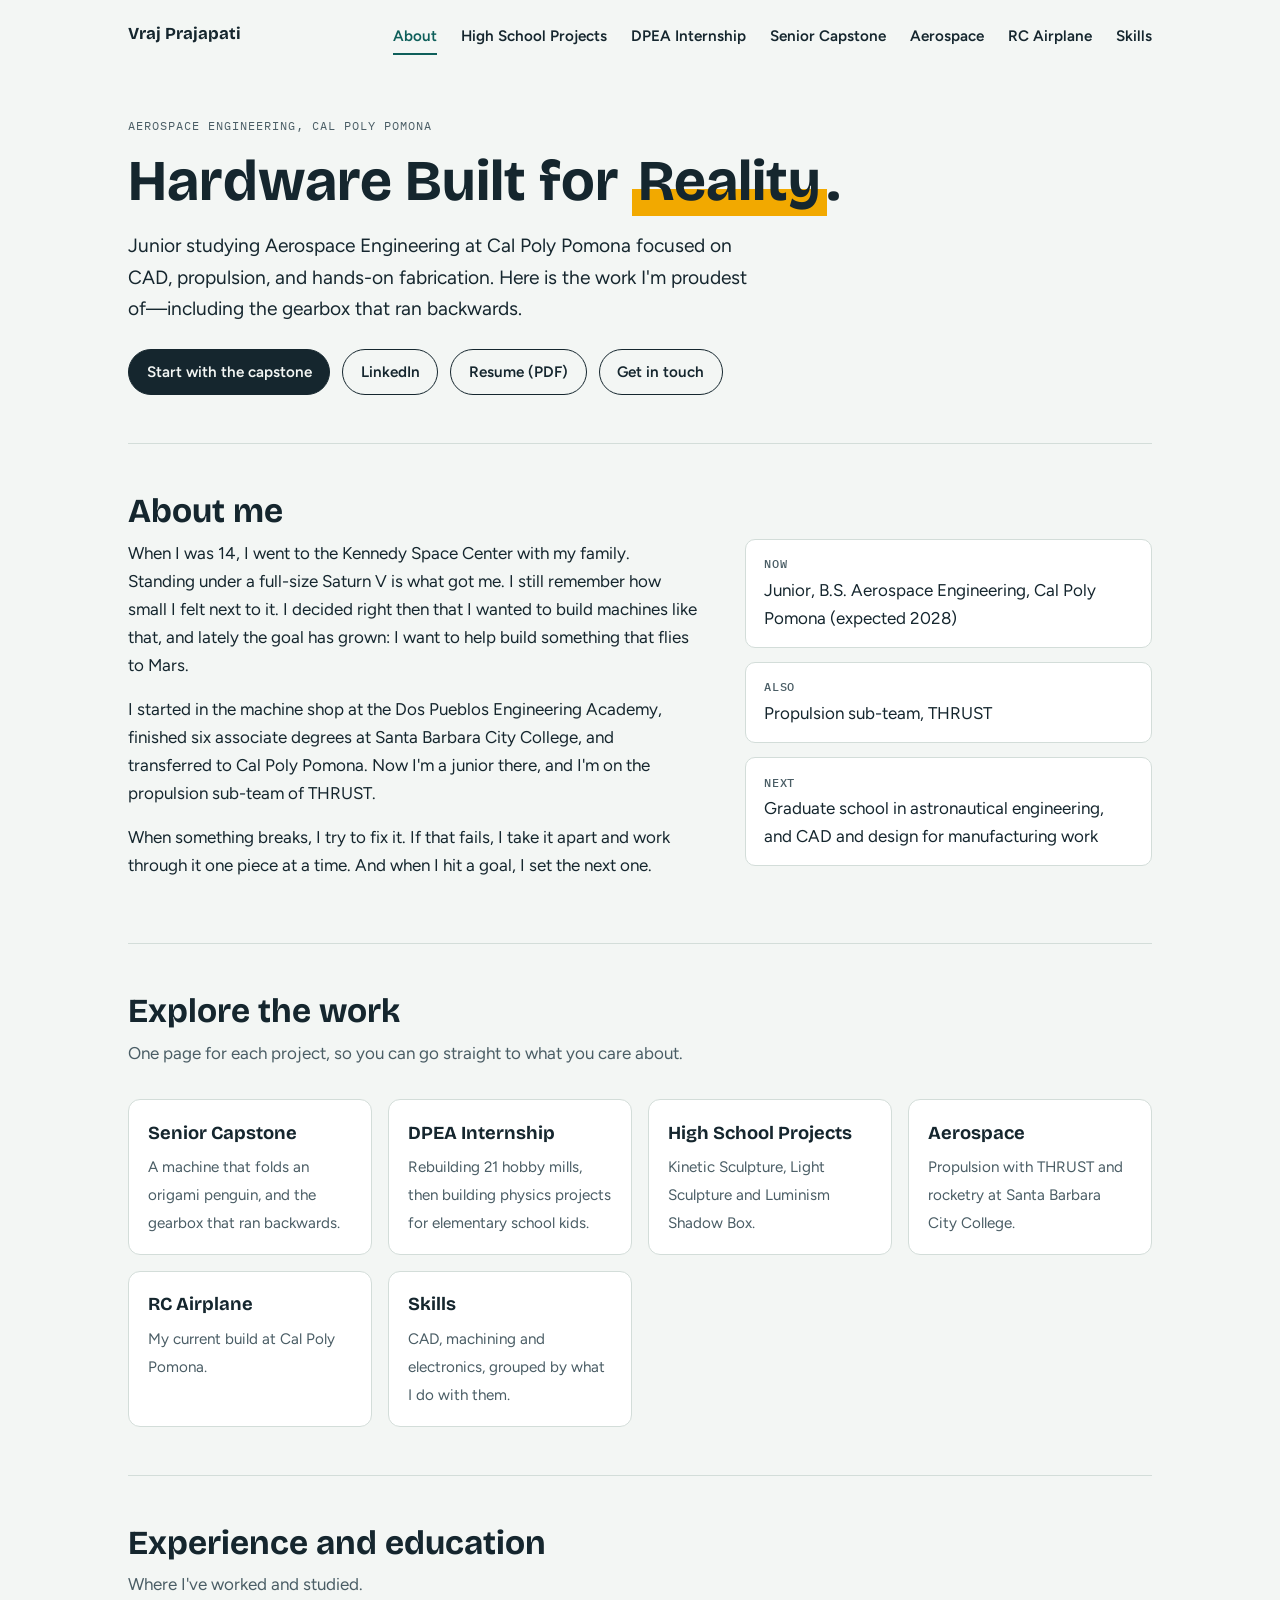
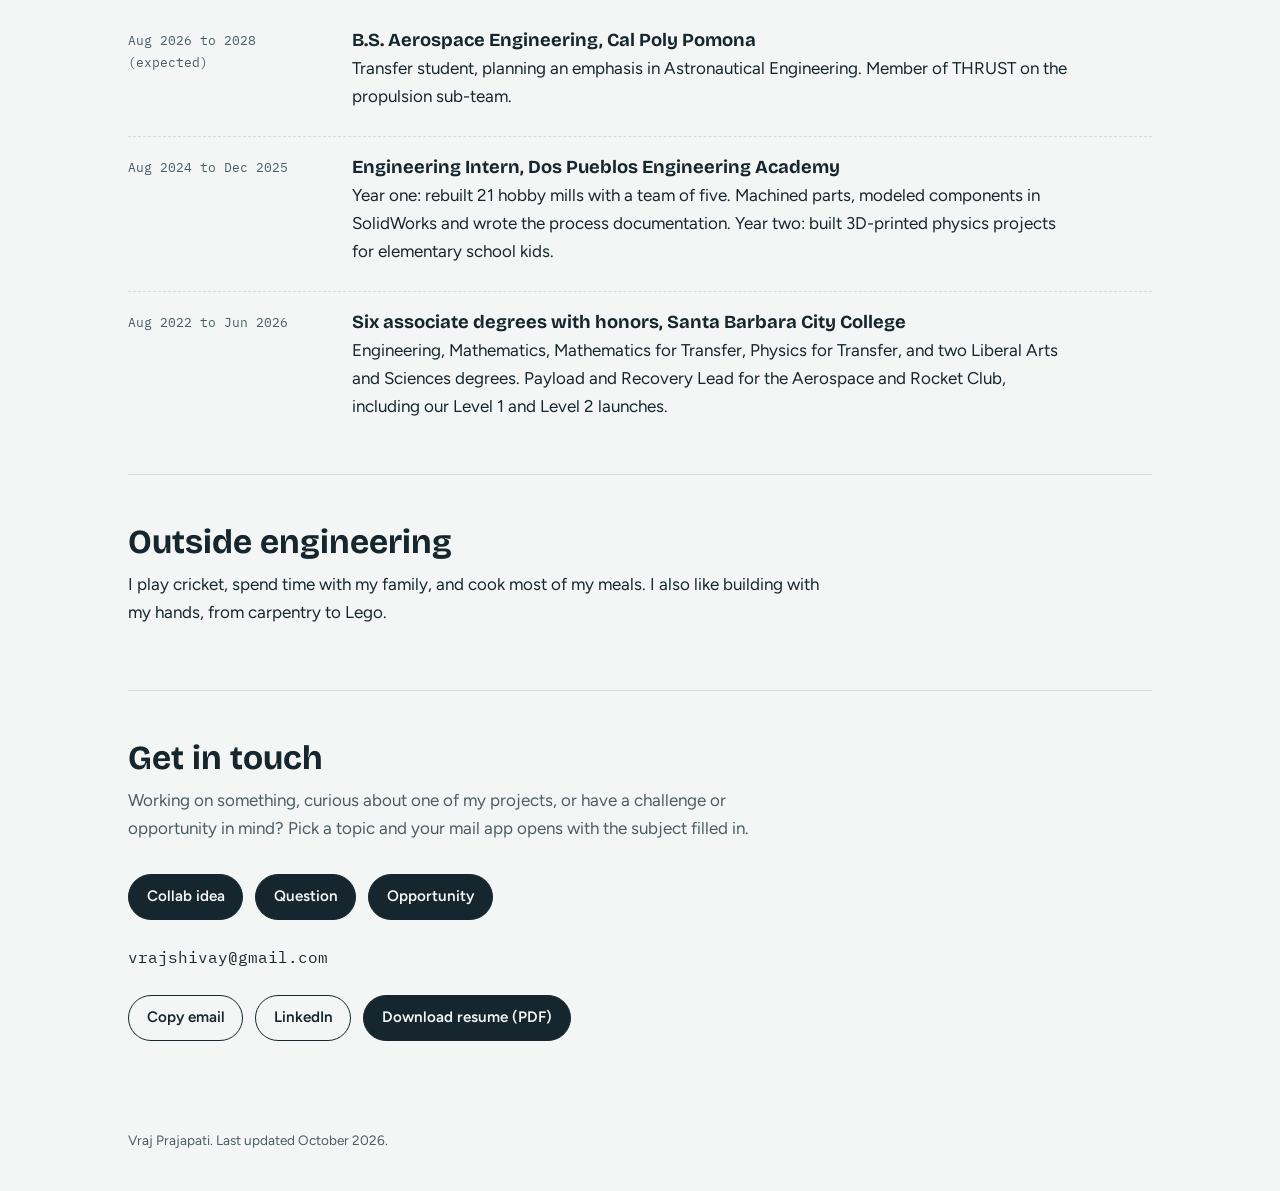
==== index.html @ 0551ebdc "Update index.html" ====
<!doctype html>
<html lang="en">
<head>
<meta charset="utf-8">
<meta name="viewport" content="width=device-width, initial-scale=1, viewport-fit=cover">
<title>Vraj Prajapati Portfolio</title>
<link rel="stylesheet" href="https://fonts.googleapis.com/css2?family=Bricolage+Grotesque:opsz,wght@12..96,600;12..96,700&family=Figtree:wght@400;500;600&family=IBM+Plex+Mono:wght@500&display=swap">
<link rel="stylesheet" href="styles.css">
</head>
<body>
<div class="wrap"><nav aria-label="Pages"><span class="name">Vraj Prajapati</span><a href="index.html" aria-current="page">About</a><a href="projects.html">High School Projects</a><a href="internship.html">DPEA Internship</a><a href="capstone.html">Senior Capstone</a><a href="aerospace.html">Aerospace</a><a href="rc.html">RC Airplane</a><a href="skills.html">Skills</a></nav>
<header class="hero">
  <p class="eyebrow">Aerospace Engineering, Cal Poly Pomona</p>
  <h1>Hardware Built for <mark>Reality</mark>.</h1>
  <p class="lede">Junior studying Aerospace Engineering at Cal Poly Pomona focused on CAD, propulsion, and hands-on fabrication. Here is the work I'm proudest of—including the gearbox that ran backwards.</p>
  <div class="links">
    <a class="btn fill" href="capstone.html">Start with the capstone</a>
    <a class="btn" href="https://www.linkedin.com/in/vrajprajapati101/" rel="noopener">LinkedIn</a>
    <a class="btn" href="Vraj_Prajapati_Resume.pdf" download>Resume (PDF)</a>
    <a class="btn" href="#contact">Get in touch</a>
  </div>
</header>

<section id="about">
  <h2>About me</h2>
  <div class="about-grid">
    <div>
      <p>When I was 14, I went to the Kennedy Space Center with my family. Standing under a full-size Saturn V is what got me. I still remember how small I felt next to it. I decided right then that I wanted to build machines like that, and lately the goal has grown: I want to help build something that flies to Mars.</p>
      <p>I started in the machine shop at the Dos Pueblos Engineering Academy, finished six associate degrees at Santa Barbara City College, and transferred to Cal Poly Pomona. Now I'm a junior there, and I'm on the propulsion sub-team of THRUST.</p>
      <p>When something breaks, I try to fix it. If that fails, I take it apart and work through it one piece at a time. And when I hit a goal, I set the next one.</p>
    </div>
    <div class="facts">
      <div class="fact"><b>Now</b>Junior, B.S. Aerospace Engineering, Cal Poly Pomona (expected 2028)</div>
      <div class="fact"><b>Also</b>Propulsion sub-team, THRUST</div>
      <div class="fact"><b>Next</b>Graduate school in astronautical engineering, and CAD and design for manufacturing work</div>
    </div>
  </div>
</section>

<section id="explore">
  <h2>Explore the work</h2>
  <p class="sub">One page for each project, so you can go straight to what you care about.</p>
  <div class="explore">
    <a href="capstone.html"><strong>Senior Capstone</strong><span>A machine that folds an origami penguin, and the gearbox that ran backwards.</span></a>
    <a href="internship.html"><strong>DPEA Internship</strong><span>Rebuilding 21 hobby mills, then building physics projects for elementary school kids.</span></a>
    <a href="projects.html"><strong>High School Projects</strong><span>Kinetic Sculpture, Light Sculpture and Luminism Shadow Box.</span></a>
    <a href="aerospace.html"><strong>Aerospace</strong><span>Propulsion with THRUST and rocketry at Santa Barbara City College.</span></a>
    <a href="rc.html"><strong>RC Airplane</strong><span>My current build at Cal Poly Pomona.</span></a>
    <a href="skills.html"><strong>Skills</strong><span>CAD, machining and electronics, grouped by what I do with them.</span></a>
  </div>
</section>

<section id="experience">
  <h2>Experience and education</h2>
  <p class="sub">Where I've worked and studied.</p>
  <div class="timeline">
    <div class="row"><div class="when">Aug 2026 to 2028 (expected)</div><div><h3>B.S. Aerospace Engineering, Cal Poly Pomona</h3><p>Transfer student, planning an emphasis in Astronautical Engineering. Member of THRUST on the propulsion sub-team.</p></div></div>
    <div class="row"><div class="when">Aug 2024 to Dec 2025</div><div><h3>Engineering Intern, Dos Pueblos Engineering Academy</h3><p>Year one: rebuilt 21 hobby mills with a team of five. Machined parts, modeled components in SolidWorks and wrote the process documentation. Year two: built 3D-printed physics projects for elementary school kids.</p></div></div>
    <div class="row"><div class="when">Aug 2022 to Jun 2026</div><div><h3>Six associate degrees with honors, Santa Barbara City College</h3><p>Engineering, Mathematics, Mathematics for Transfer, Physics for Transfer, and two Liberal Arts and Sciences degrees. Payload and Recovery Lead for the Aerospace and Rocket Club, including our Level 1 and Level 2 launches.</p></div></div>
  </div>
</section>

<section id="beyond">
  <h2>Outside engineering</h2>
  <p>I play cricket, spend time with my family, and cook most of my meals. I also like building with my hands, from carpentry to Lego.</p>
</section>

<section id="contact" class="contact">
  <h2>Get in touch</h2>
  <p class="sub">Working on something, curious about one of my projects, or have a challenge or opportunity in mind? Pick a topic and your mail app opens with the subject filled in.</p>
  <div class="topics">
    <a class="btn fill" href="mailto:vrajshivay@gmail.com?subject=Collab%20idea">Collab idea</a>
    <a class="btn fill" href="mailto:vrajshivay@gmail.com?subject=Question%20about%20your%20work">Question</a>
    <a class="btn fill" href="mailto:vrajshivay@gmail.com?subject=Opportunity">Opportunity</a>
  </div>
  <p class="addr" id="email">vrajshivay@gmail.com</p>
  <div class="links">
    <button class="btn" id="copy" type="button">Copy email</button>
    <a class="btn" href="https://www.linkedin.com/in/vrajprajapati101/" rel="noopener">LinkedIn</a>
    <a class="btn fill" href="Vraj_Prajapati_Resume.pdf" download>Download resume (PDF)</a>
  </div>
  <p id="copied" aria-live="polite" style="margin-top:0.75rem;color:var(--muted);"></p>
</section>
<footer>Vraj Prajapati. Last updated October 2026.</footer></div><script>
(function () {
  var btn = document.getElementById('copy');
  var out = document.getElementById('copied');
  if (!btn) return;
  var addr = 'vrajshivay@gmail.com';
  function pick() {
    var el = document.getElementById('email');
    var r = document.createRange(); r.selectNodeContents(el);
    var s = window.getSelection(); s.removeAllRanges(); s.addRange(r);
    out.textContent = 'Address selected. Copy it with your keyboard shortcut.';
  }
  btn.addEventListener('click', function () {
    try {
      navigator.clipboard.writeText(addr).then(function () {
        out.textContent = 'Email copied.';
      }, pick);
    } catch (e) { pick(); }
  });
})();
</script>
</body>
</html>
---- styles.css ----
/* Layout concept: a warm project-sheet portfolio. Every project opens with a small spec strip (where, when, role), then a plain story. */
:root {
  --bg: #F3F6F4;
  --surface: #FFFFFF;
  --ink: #15262E;
  --muted: #4A5D65;
  --line: #D3DDD9;
  --accent: #0E5F5A;
  --pop: #F2A900;
  --display: "Bricolage Grotesque", "Segoe UI", system-ui, sans-serif;
  --body: "Figtree", "Segoe UI", system-ui, sans-serif;
  --mono: "IBM Plex Mono", ui-monospace, Menlo, monospace;
}
@media (prefers-color-scheme: dark) {
  :root:not([data-theme="light"]) {
    --bg: #0F1B20; --surface: #16272D; --ink: #EAF1EE; --muted: #A5B7B4;
    --line: #2A4140; --accent: #5CC8BE; --pop: #F2B83A; color-scheme: dark;
  }
}
:root[data-theme="dark"] {
  --bg: #0F1B20; --surface: #16272D; --ink: #EAF1EE; --muted: #A5B7B4;
  --line: #2A4140; --accent: #5CC8BE; --pop: #F2B83A; color-scheme: dark;
}
* { box-sizing: border-box; }
html { scroll-behavior: smooth; }
body {
  margin: 0; background: var(--bg); color: var(--ink);
  font-family: var(--body); font-size: 17px; line-height: 1.65;
  padding-left: max(16px, env(safe-area-inset-left, 0px));
  padding-right: max(16px, env(safe-area-inset-right, 0px));
}
.wrap { max-width: 64rem; margin: 0 auto; }
a { color: var(--accent); text-underline-offset: 3px; }
a:focus-visible, summary:focus-visible, button:focus-visible { outline: 3px solid var(--pop); outline-offset: 3px; border-radius: 4px; }
h1, h2, h3 { font-family: var(--display); line-height: 1.15; text-wrap: balance; margin: 0; }
p { margin: 0 0 1rem; max-width: 65ch; }

nav { display: flex; flex-wrap: wrap; gap: 0.25rem 1.5rem; padding-block: 1.25rem; font-weight: 600; font-size: 0.95rem; }
nav a { color: var(--ink); text-decoration: none; padding: 0.25rem 0; border-bottom: 2px solid transparent; }
nav a:hover { border-bottom-color: var(--pop); }
nav .name { font-family: var(--display); font-weight: 700; margin-right: auto; font-size: 1.05rem; }

.hero { padding-block: 2.5rem 3rem; border-bottom: 1px solid var(--line); }
.eyebrow { font-family: var(--mono); font-size: 0.78rem; letter-spacing: 0.08em; text-transform: uppercase; color: var(--muted); margin-bottom: 0.75rem; }
.hero h1 { font-size: clamp(2.2rem, 6vw, 3.6rem); font-weight: 700; margin-bottom: 1rem; }
.hero h1 mark { background: linear-gradient(transparent 62%, var(--pop) 62%); color: inherit; padding: 0 0.1em; }
.lede { font-size: 1.2rem; max-width: 40rem; }
.links { display: flex; flex-wrap: wrap; gap: 0.75rem; margin-top: 1.5rem; }
.btn { display: inline-flex; align-items: center; gap: 0.5rem; padding: 0.6rem 1.1rem; border-radius: 999px; border: 1.5px solid var(--ink); color: var(--ink); background: transparent; font: inherit; font-weight: 600; font-size: 0.95rem; text-decoration: none; cursor: pointer; }
.btn.fill { background: var(--ink); color: var(--bg); }
.btn:hover { border-color: var(--accent); }
.btn[aria-disabled="true"] { opacity: 0.55; cursor: not-allowed; }
.btn[aria-disabled="true"]:hover { border-color: var(--ink); }

section { padding-block: 3rem; border-bottom: 1px solid var(--line); }
section > h2 { font-size: clamp(1.6rem, 4vw, 2.1rem); margin-bottom: 0.5rem; }
.sub { color: var(--muted); max-width: 42rem; margin-bottom: 2rem; }

.about-grid { display: grid; grid-template-columns: 1fr; gap: 1.5rem 3rem; }
@media (min-width: 52rem) { .about-grid { grid-template-columns: 1.4fr 1fr; } }
.facts { display: grid; gap: 0.9rem; align-content: start; }
.fact { background: var(--surface); border: 1px solid var(--line); border-radius: 10px; padding: 0.9rem 1.1rem; }
.fact b { display: block; font-family: var(--mono); font-size: 0.74rem; letter-spacing: 0.07em; text-transform: uppercase; color: var(--muted); font-weight: 500; margin-bottom: 0.15rem; }

.project { background: var(--surface); border: 1px solid var(--line); border-radius: 12px; padding: 1.4rem 1.5rem; margin-bottom: 1.5rem; min-width: 0; }
.project h3 { font-size: 1.45rem; margin-bottom: 0.25rem; }
.tagline { color: var(--muted); margin-bottom: 1rem; }
.spec { display: flex; flex-wrap: wrap; gap: 0.5rem 1.75rem; margin: 0 0 1.1rem; padding: 0.7rem 0; border-block: 1px dashed var(--line); }
.spec div { min-width: 0; }
.spec dt { font-family: var(--mono); font-size: 0.72rem; letter-spacing: 0.07em; text-transform: uppercase; color: var(--muted); }
.spec dd { margin: 0; font-weight: 600; font-size: 0.95rem; }
.pill { display: inline-block; font-family: var(--mono); font-size: 0.72rem; letter-spacing: 0.06em; text-transform: uppercase; padding: 0.15rem 0.6rem; border-radius: 999px; background: var(--pop); color: #15262E; margin-left: 0.5rem; vertical-align: middle; }
details { margin-top: 0.5rem; }
summary { cursor: pointer; font-weight: 600; color: var(--accent); }
details[open] summary { margin-bottom: 0.9rem; }
details h4 { font-family: var(--display); font-size: 1.05rem; margin: 1.2rem 0 0.35rem; }
.tools { display: flex; flex-wrap: wrap; gap: 0.4rem; list-style: none; padding: 0; margin: 1rem 0 0; }
.tools li { font-size: 0.82rem; padding: 0.15rem 0.65rem; border: 1px solid var(--line); border-radius: 999px; color: var(--muted); }
.note { color: var(--muted); font-style: italic; }

.small-grid { display: grid; grid-template-columns: repeat(auto-fit, minmax(16.5rem, 1fr)); gap: 1.25rem; }
.small-grid .project { margin: 0; }
.small-grid h3 { font-size: 1.2rem; }

.timeline { display: grid; gap: 1.25rem; }
.row { display: grid; grid-template-columns: 1fr; gap: 0.25rem 2rem; padding-bottom: 1.25rem; border-bottom: 1px dashed var(--line); }
.row:last-child { border-bottom: 0; padding-bottom: 0; }
@media (min-width: 46rem) { .row { grid-template-columns: 12rem 1fr; } }
.when { font-family: var(--mono); font-size: 0.82rem; color: var(--muted); }
.row h3 { font-size: 1.15rem; margin-bottom: 0.15rem; }
.row p { margin-bottom: 0.4rem; }

.skills { display: grid; grid-template-columns: repeat(auto-fit, minmax(15rem, 1fr)); gap: 1.25rem; }
.skills h3 { font-size: 1.05rem; margin-bottom: 0.5rem; }
.skills ul { list-style: none; padding: 0; margin: 0; }
.skills li { padding: 0.25rem 0; border-bottom: 1px solid var(--line); font-size: 0.95rem; }

.contact { border-bottom: 0; }
.topics { display: flex; flex-wrap: wrap; gap: 0.75rem; margin: 0 0 1.5rem; }
.addr { font-family: var(--mono); font-size: 1rem; user-select: all; overflow-wrap: anywhere; }
footer { padding-block: 1.5rem 2.5rem; color: var(--muted); font-size: 0.85rem; }
@media (prefers-reduced-motion: reduce) { html { scroll-behavior: auto; } }

nav a[aria-current="page"] { border-bottom-color: var(--accent); color: var(--accent); }
.page-head { padding-block: 2rem 1.5rem; border-bottom: 1px solid var(--line); }
.page-head h1 { font-size: clamp(2rem, 5vw, 3rem); font-weight: 700; margin-bottom: 0.75rem; }
.explore { display: grid; grid-template-columns: repeat(auto-fit, minmax(15rem, 1fr)); gap: 1rem; }
.explore a { display: block; background: var(--surface); border: 1px solid var(--line); border-radius: 12px; padding: 1.1rem 1.2rem; text-decoration: none; color: var(--ink); }
.explore a:hover { border-color: var(--accent); }
.explore strong { display: block; font-family: var(--display); font-size: 1.15rem; margin-bottom: 0.25rem; }
.explore span { color: var(--muted); font-size: 0.95rem; }
.phase { margin-bottom: 1.5rem; }
.phase h3 { font-size: 1.2rem; margin-bottom: 0.2rem; }
.phase .when { margin-bottom: 0.5rem; }
.proj-body h4 { font-family: var(--display); font-size: 1.05rem; margin: 1.3rem 0 0.3rem; }
.back { margin-top: 2rem; }

/* figures */
/* Every image shows in full (object-fit: contain on a neutral surface) rather than being cropped,
   and every photo/video is laid out in its own row under the text it illustrates rather than
   floated into the paragraph. Click any still image to open it full-size. */
.hero-fig { margin: 0 0 1.4rem; border-radius: 10px; overflow: hidden; border: 1px solid var(--line); background: var(--surface); }
.hero-fig img, .hero-fig video { display: block; width: 100%; height: auto; max-height: 26rem; object-fit: contain; background: var(--surface); }
.hero-fig img { cursor: zoom-in; }
.hero-fig figcaption { padding: 0.6rem 0.9rem; font-size: 0.85rem; color: var(--muted); background: var(--surface); }

.shot-row { display: flex; flex-wrap: wrap; gap: 0.9rem; margin: 0 0 1.5rem; }
.shot-row figure { margin: 0; flex: 1 1 14rem; max-width: 19rem; border: 1px solid var(--line); border-radius: 8px; overflow: hidden; background: var(--surface); display: flex; flex-direction: column; }
.shot-row img, .shot-row video { display: block; width: 100%; height: 11.5rem; object-fit: contain; background: var(--surface); }
.shot-row img { cursor: zoom-in; }
.shot-row figcaption { padding: 0.5rem 0.7rem; font-size: 0.8rem; color: var(--muted); background: var(--surface); border-top: 1px solid var(--line); margin-top: auto; }
.shot-row.wide figure { flex-basis: 100%; max-width: 100%; }
.shot-row.wide img, .shot-row.wide video { height: auto; max-height: 24rem; }

.gallery-head { font-family: var(--mono); font-size: 0.78rem; letter-spacing: 0.06em; text-transform: uppercase; color: var(--muted); margin: 1.6rem 0 0.7rem; }
.gallery { display: grid; grid-template-columns: repeat(auto-fill, minmax(10rem, 1fr)); gap: 0.6rem; }
.gallery figure { margin: 0; border: 1px solid var(--line); border-radius: 8px; overflow: hidden; background: var(--surface); }
.gallery img, .gallery video { display: block; width: 100%; height: 9rem; object-fit: contain; background: var(--surface); }
.gallery img { cursor: zoom-in; }
.gallery figcaption { padding: 0.4rem 0.55rem; font-size: 0.74rem; color: var(--muted); line-height: 1.3; }
.gallery .side figcaption { font-style: italic; }

.compare { display: grid; grid-template-columns: 1fr 1fr; gap: 1rem; margin: 1.2rem 0; }
.compare figure { margin: 0; border: 1px solid var(--line); border-radius: 8px; overflow: hidden; background: var(--surface); }
.compare img { display: block; width: 100%; height: 14rem; object-fit: contain; background: var(--surface); cursor: zoom-in; }
.compare figcaption { padding: 0.5rem 0.7rem; font-size: 0.8rem; color: var(--muted); background: var(--surface); }
.compare .placeholder { display: flex; align-items: center; justify-content: center; height: 14rem; background: var(--surface); color: var(--muted); font-family: var(--mono); font-size: 0.76rem; text-align: center; padding: 1rem; border: 1px dashed var(--line); box-sizing: border-box; }

@media (max-width: 30rem) { .shot-row figure { flex-basis: 100%; max-width: 100%; } .compare { grid-template-columns: 1fr; } }

/* lightbox */
.lightbox-overlay { position: fixed; inset: 0; background: rgba(8, 14, 14, 0.94); display: flex; align-items: center; justify-content: center; padding: 3rem 1.25rem; z-index: 999; cursor: zoom-out; }
.lightbox-overlay[hidden] { display: none; }
.lightbox-overlay img { max-width: 100%; max-height: 100%; object-fit: contain; border-radius: 6px; cursor: default; }
.lightbox-close { position: fixed; top: 1rem; right: 1.25rem; width: 2.5rem; height: 2.5rem; border-radius: 999px; border: none; background: rgba(255,255,255,0.12); color: #fff; font-size: 1.6rem; line-height: 1; cursor: pointer; z-index: 1000; }
.lightbox-close[hidden] { display: none; }
.lightbox-close:hover { background: rgba(255,255,255,0.22); }
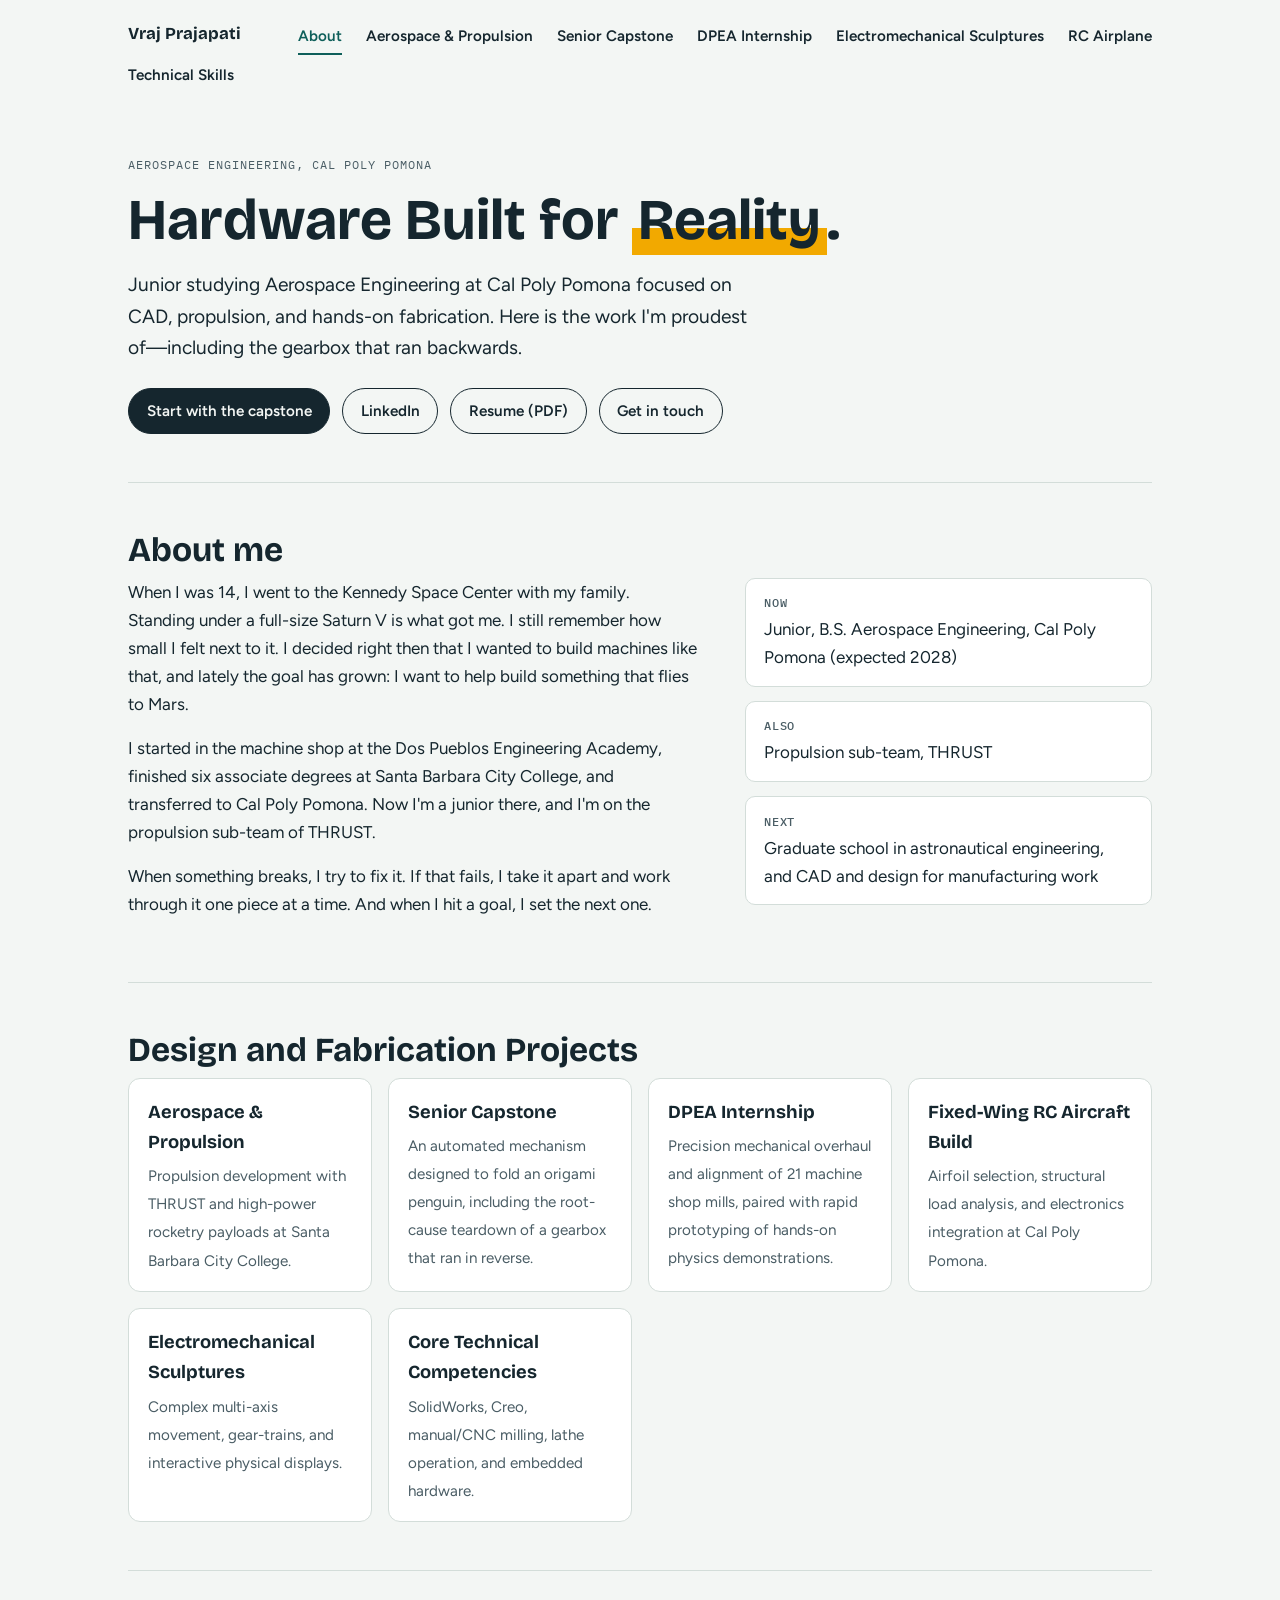
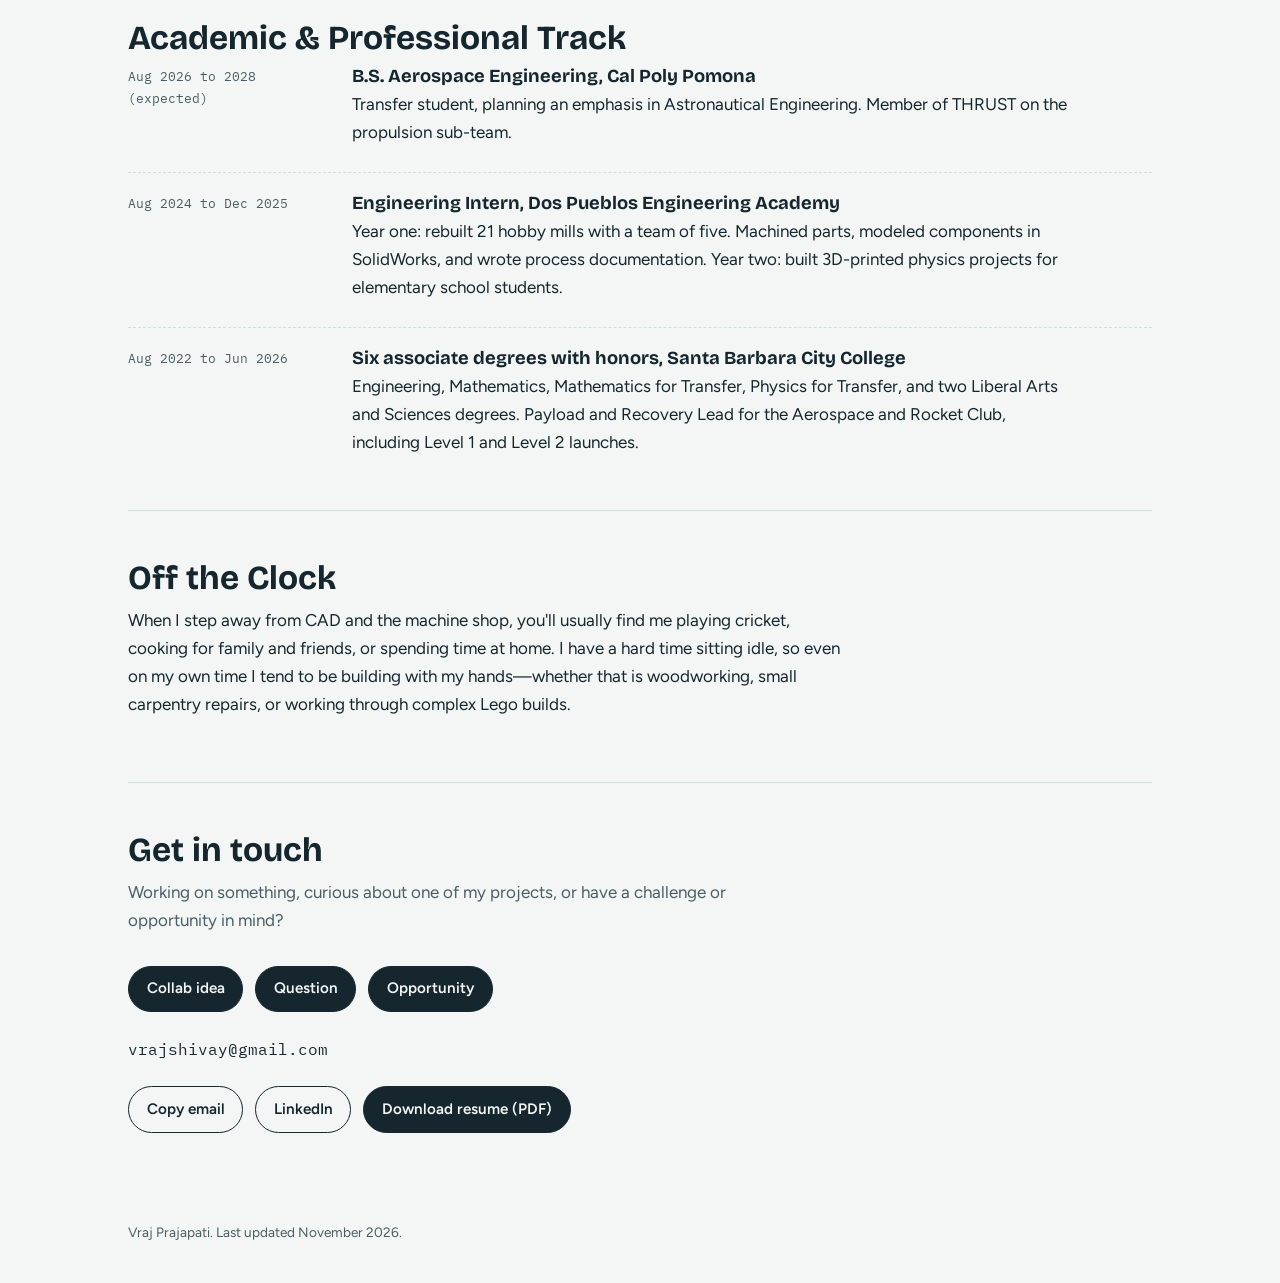
==== commit 699cc36a: "Add files via upload" ====
--- a/index.html
+++ b/index.html
@@ -8,7 +8,7 @@
 <link rel="stylesheet" href="styles.css">
 </head>
 <body>
-<div class="wrap"><nav aria-label="Pages"><span class="name">Vraj Prajapati</span><a href="index.html" aria-current="page">About</a><a href="projects.html">High School Projects</a><a href="internship.html">DPEA Internship</a><a href="capstone.html">Senior Capstone</a><a href="aerospace.html">Aerospace</a><a href="rc.html">RC Airplane</a><a href="skills.html">Skills</a></nav>
+<div class="wrap"><nav aria-label="Pages"><span class="name">Vraj Prajapati</span><a href="index.html" aria-current="page">About</a><a href="aerospace.html">Aerospace &amp; Propulsion</a><a href="capstone.html">Senior Capstone</a><a href="internship.html">DPEA Internship</a><a href="projects.html">Electromechanical Sculptures</a><a href="rc.html">RC Airplane</a><a href="skills.html">Technical Skills</a></nav>
 <header class="hero">
   <p class="eyebrow">Aerospace Engineering, Cal Poly Pomona</p>
   <h1>Hardware Built for <mark>Reality</mark>.</h1>
@@ -38,36 +38,34 @@
 </section>
 
 <section id="explore">
-  <h2>Explore the work</h2>
-  <p class="sub">One page for each project, so you can go straight to what you care about.</p>
+  <h2>Design and Fabrication Projects</h2>
   <div class="explore">
-    <a href="capstone.html"><strong>Senior Capstone</strong><span>A machine that folds an origami penguin, and the gearbox that ran backwards.</span></a>
-    <a href="internship.html"><strong>DPEA Internship</strong><span>Rebuilding 21 hobby mills, then building physics projects for elementary school kids.</span></a>
-    <a href="projects.html"><strong>High School Projects</strong><span>Kinetic Sculpture, Light Sculpture and Luminism Shadow Box.</span></a>
-    <a href="aerospace.html"><strong>Aerospace</strong><span>Propulsion with THRUST and rocketry at Santa Barbara City College.</span></a>
-    <a href="rc.html"><strong>RC Airplane</strong><span>My current build at Cal Poly Pomona.</span></a>
-    <a href="skills.html"><strong>Skills</strong><span>CAD, machining and electronics, grouped by what I do with them.</span></a>
+    <a href="aerospace.html"><strong>Aerospace &amp; Propulsion</strong><span>Propulsion development with THRUST and high-power rocketry payloads at Santa Barbara City College.</span></a>
+    <a href="capstone.html"><strong>Senior Capstone</strong><span>An automated mechanism designed to fold an origami penguin, including the root-cause teardown of a gearbox that ran in reverse.</span></a>
+    <a href="internship.html"><strong>DPEA Internship</strong><span>Precision mechanical overhaul and alignment of 21 machine shop mills, paired with rapid prototyping of hands-on physics demonstrations.</span></a>
+    <a href="rc.html"><strong>Fixed-Wing RC Aircraft Build</strong><span>Airfoil selection, structural load analysis, and electronics integration at Cal Poly Pomona.</span></a>
+    <a href="projects.html"><strong>Electromechanical Sculptures</strong><span>Complex multi-axis movement, gear-trains, and interactive physical displays.</span></a>
+    <a href="skills.html"><strong>Core Technical Competencies</strong><span>SolidWorks, Creo, manual/CNC milling, lathe operation, and embedded hardware.</span></a>
   </div>
 </section>
 
 <section id="experience">
-  <h2>Experience and education</h2>
-  <p class="sub">Where I've worked and studied.</p>
+  <h2>Academic &amp; Professional Track</h2>
   <div class="timeline">
     <div class="row"><div class="when">Aug 2026 to 2028 (expected)</div><div><h3>B.S. Aerospace Engineering, Cal Poly Pomona</h3><p>Transfer student, planning an emphasis in Astronautical Engineering. Member of THRUST on the propulsion sub-team.</p></div></div>
-    <div class="row"><div class="when">Aug 2024 to Dec 2025</div><div><h3>Engineering Intern, Dos Pueblos Engineering Academy</h3><p>Year one: rebuilt 21 hobby mills with a team of five. Machined parts, modeled components in SolidWorks and wrote the process documentation. Year two: built 3D-printed physics projects for elementary school kids.</p></div></div>
-    <div class="row"><div class="when">Aug 2022 to Jun 2026</div><div><h3>Six associate degrees with honors, Santa Barbara City College</h3><p>Engineering, Mathematics, Mathematics for Transfer, Physics for Transfer, and two Liberal Arts and Sciences degrees. Payload and Recovery Lead for the Aerospace and Rocket Club, including our Level 1 and Level 2 launches.</p></div></div>
+    <div class="row"><div class="when">Aug 2024 to Dec 2025</div><div><h3>Engineering Intern, Dos Pueblos Engineering Academy</h3><p>Year one: rebuilt 21 hobby mills with a team of five. Machined parts, modeled components in SolidWorks, and wrote process documentation. Year two: built 3D-printed physics projects for elementary school students.</p></div></div>
+    <div class="row"><div class="when">Aug 2022 to Jun 2026</div><div><h3>Six associate degrees with honors, Santa Barbara City College</h3><p>Engineering, Mathematics, Mathematics for Transfer, Physics for Transfer, and two Liberal Arts and Sciences degrees. Payload and Recovery Lead for the Aerospace and Rocket Club, including Level 1 and Level 2 launches.</p></div></div>
   </div>
 </section>
 
 <section id="beyond">
-  <h2>Outside engineering</h2>
-  <p>I play cricket, spend time with my family, and cook most of my meals. I also like building with my hands, from carpentry to Lego.</p>
+  <h2>Off the Clock</h2>
+  <p>When I step away from CAD and the machine shop, you'll usually find me playing cricket, cooking for family and friends, or spending time at home. I have a hard time sitting idle, so even on my own time I tend to be building with my hands&mdash;whether that is woodworking, small carpentry repairs, or working through complex Lego builds.</p>
 </section>
 
 <section id="contact" class="contact">
   <h2>Get in touch</h2>
-  <p class="sub">Working on something, curious about one of my projects, or have a challenge or opportunity in mind? Pick a topic and your mail app opens with the subject filled in.</p>
+  <p class="sub">Working on something, curious about one of my projects, or have a challenge or opportunity in mind?</p>
   <div class="topics">
     <a class="btn fill" href="mailto:vrajshivay@gmail.com?subject=Collab%20idea">Collab idea</a>
     <a class="btn fill" href="mailto:vrajshivay@gmail.com?subject=Question%20about%20your%20work">Question</a>
@@ -81,7 +79,7 @@
   </div>
   <p id="copied" aria-live="polite" style="margin-top:0.75rem;color:var(--muted);"></p>
 </section>
-<footer>Vraj Prajapati. Last updated October 2026.</footer></div><script>
+<footer>Vraj Prajapati. Last updated November 2026.</footer></div><script>
 (function () {
   var btn = document.getElementById('copy');
   var out = document.getElementById('copied');
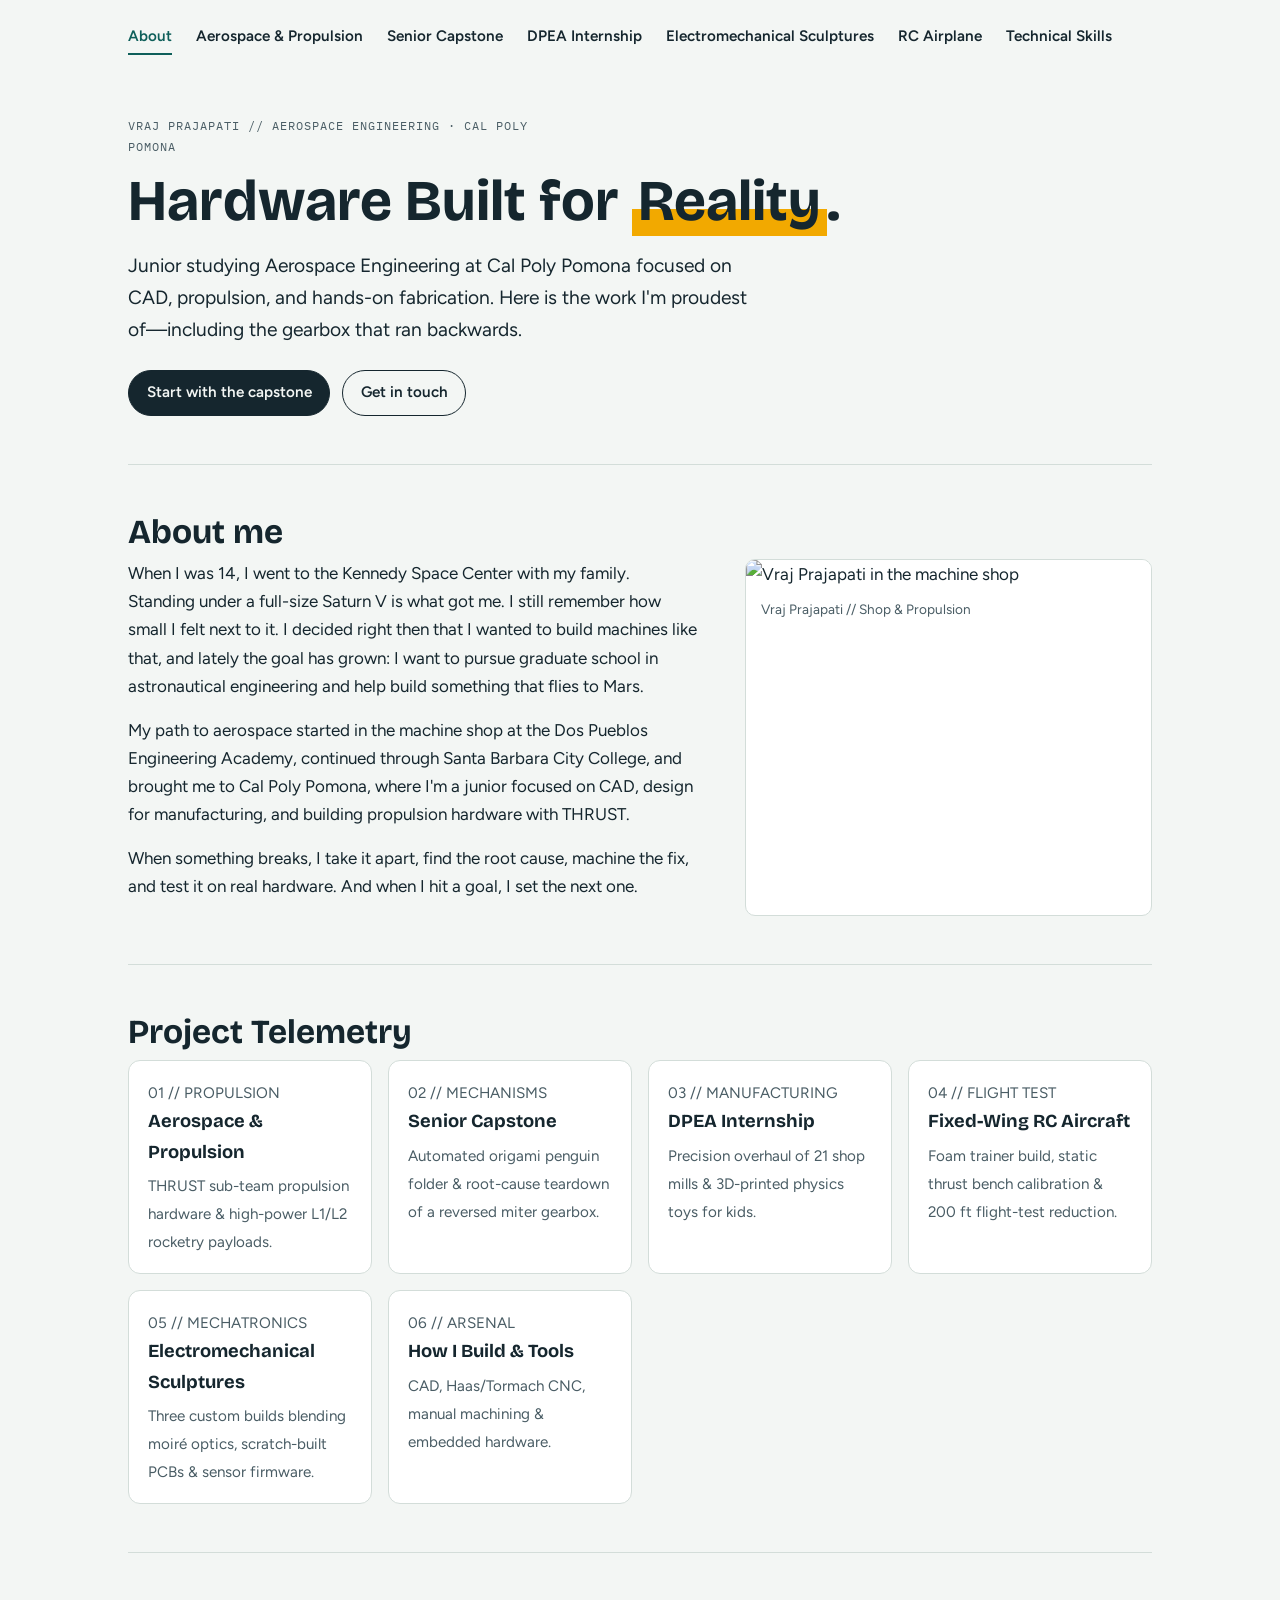
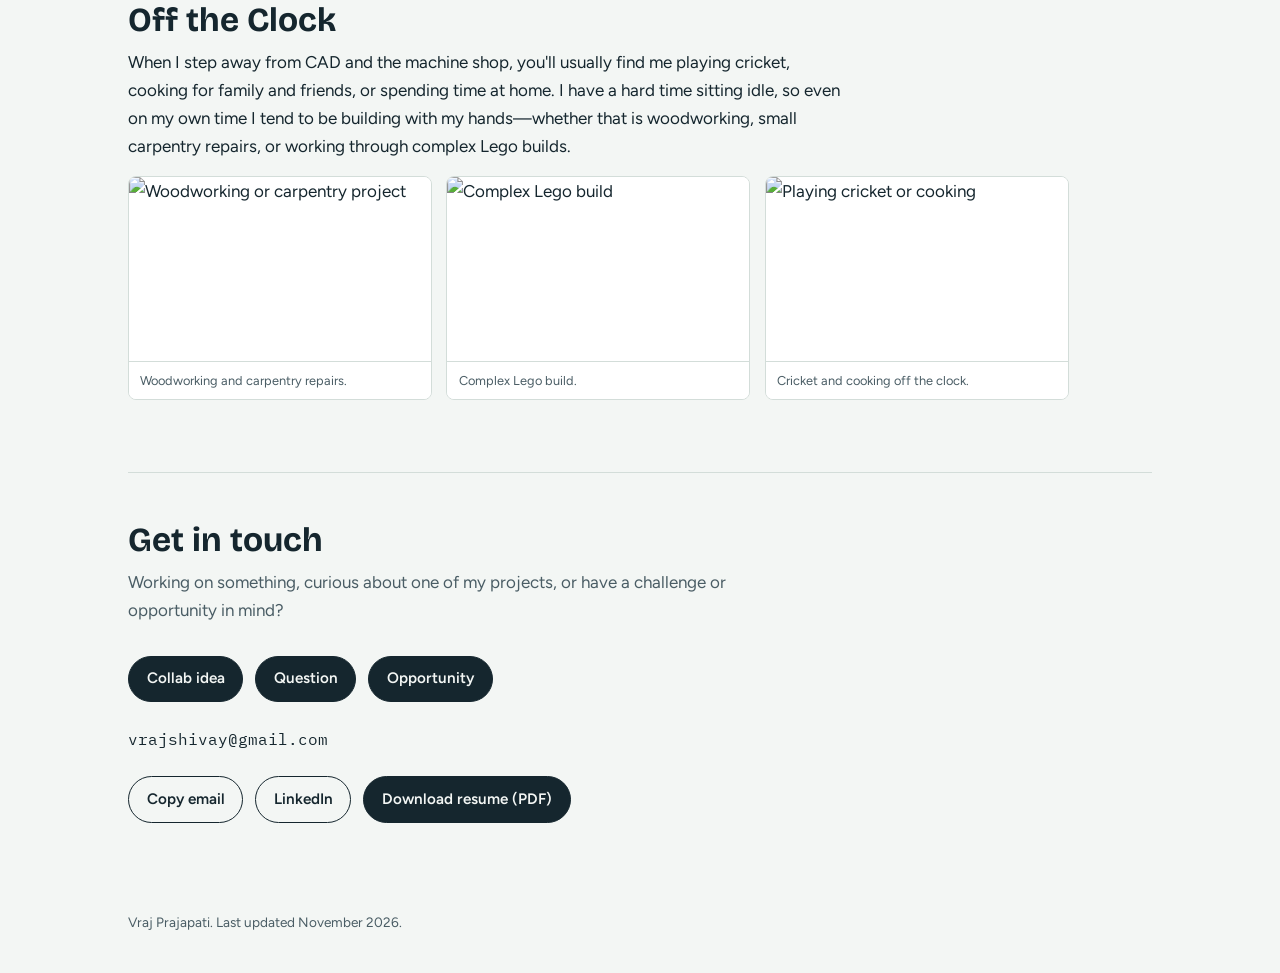
==== commit ff97267c: "Add files via upload" ====
--- a/index.html
+++ b/index.html
@@ -8,15 +8,13 @@
 <link rel="stylesheet" href="styles.css">
 </head>
 <body>
-<div class="wrap"><nav aria-label="Pages"><span class="name">Vraj Prajapati</span><a href="index.html" aria-current="page">About</a><a href="aerospace.html">Aerospace &amp; Propulsion</a><a href="capstone.html">Senior Capstone</a><a href="internship.html">DPEA Internship</a><a href="projects.html">Electromechanical Sculptures</a><a href="rc.html">RC Airplane</a><a href="skills.html">Technical Skills</a></nav>
+<div class="wrap"><nav aria-label="Pages"><a href="index.html" aria-current="page">About</a><a href="aerospace.html">Aerospace &amp; Propulsion</a><a href="capstone.html">Senior Capstone</a><a href="internship.html">DPEA Internship</a><a href="projects.html">Electromechanical Sculptures</a><a href="rc.html">RC Airplane</a><a href="skills.html">Technical Skills</a></nav>
 <header class="hero">
-  <p class="eyebrow">Aerospace Engineering, Cal Poly Pomona</p>
+  <p class="eyebrow">VRAJ PRAJAPATI // AEROSPACE ENGINEERING &middot; CAL POLY POMONA</p>
   <h1>Hardware Built for <mark>Reality</mark>.</h1>
-  <p class="lede">Junior studying Aerospace Engineering at Cal Poly Pomona focused on CAD, propulsion, and hands-on fabrication. Here is the work I'm proudest of—including the gearbox that ran backwards.</p>
+  <p class="lede">Junior studying Aerospace Engineering at Cal Poly Pomona focused on CAD, propulsion, and hands-on fabrication. Here is the work I'm proudest of&mdash;including the gearbox that ran backwards.</p>
   <div class="links">
     <a class="btn fill" href="capstone.html">Start with the capstone</a>
-    <a class="btn" href="https://www.linkedin.com/in/vrajprajapati101/" rel="noopener">LinkedIn</a>
-    <a class="btn" href="Vraj_Prajapati_Resume.pdf" download>Resume (PDF)</a>
     <a class="btn" href="#contact">Get in touch</a>
   </div>
 </header>
@@ -25,42 +23,46 @@
   <h2>About me</h2>
   <div class="about-grid">
     <div>
-      <p>When I was 14, I went to the Kennedy Space Center with my family. Standing under a full-size Saturn V is what got me. I still remember how small I felt next to it. I decided right then that I wanted to build machines like that, and lately the goal has grown: I want to help build something that flies to Mars.</p>
-      <p>I started in the machine shop at the Dos Pueblos Engineering Academy, finished six associate degrees at Santa Barbara City College, and transferred to Cal Poly Pomona. Now I'm a junior there, and I'm on the propulsion sub-team of THRUST.</p>
-      <p>When something breaks, I try to fix it. If that fails, I take it apart and work through it one piece at a time. And when I hit a goal, I set the next one.</p>
+      <p>When I was 14, I went to the Kennedy Space Center with my family. Standing under a full-size Saturn V is what got me. I still remember how small I felt next to it. I decided right then that I wanted to build machines like that, and lately the goal has grown: I want to pursue graduate school in astronautical engineering and help build something that flies to Mars.</p>
+      <p>My path to aerospace started in the machine shop at the Dos Pueblos Engineering Academy, continued through Santa Barbara City College, and brought me to Cal Poly Pomona, where I'm a junior focused on CAD, design for manufacturing, and building propulsion hardware with THRUST.</p>
+      <p>When something breaks, I take it apart, find the root cause, machine the fix, and test it on real hardware. And when I hit a goal, I set the next one.</p>
     </div>
-    <div class="facts">
-      <div class="fact"><b>Now</b>Junior, B.S. Aerospace Engineering, Cal Poly Pomona (expected 2028)</div>
-      <div class="fact"><b>Also</b>Propulsion sub-team, THRUST</div>
-      <div class="fact"><b>Next</b>Graduate school in astronautical engineering, and CAD and design for manufacturing work</div>
-    </div>
+    <figure class="hero-fig" style="margin:0;">
+      <img src="images/about-portrait.jpg" alt="Vraj Prajapati in the machine shop" loading="lazy">
+      <figcaption>Vraj Prajapati // Shop &amp; Propulsion</figcaption>
+    </figure>
   </div>
 </section>
 
 <section id="explore">
-  <h2>Design and Fabrication Projects</h2>
+  <h2>Project Telemetry</h2>
   <div class="explore">
-    <a href="aerospace.html"><strong>Aerospace &amp; Propulsion</strong><span>Propulsion development with THRUST and high-power rocketry payloads at Santa Barbara City College.</span></a>
-    <a href="capstone.html"><strong>Senior Capstone</strong><span>An automated mechanism designed to fold an origami penguin, including the root-cause teardown of a gearbox that ran in reverse.</span></a>
-    <a href="internship.html"><strong>DPEA Internship</strong><span>Precision mechanical overhaul and alignment of 21 machine shop mills, paired with rapid prototyping of hands-on physics demonstrations.</span></a>
-    <a href="rc.html"><strong>Fixed-Wing RC Aircraft Build</strong><span>Airfoil selection, structural load analysis, and electronics integration at Cal Poly Pomona.</span></a>
-    <a href="projects.html"><strong>Electromechanical Sculptures</strong><span>Complex multi-axis movement, gear-trains, and interactive physical displays.</span></a>
-    <a href="skills.html"><strong>Core Technical Competencies</strong><span>SolidWorks, Creo, manual/CNC milling, lathe operation, and embedded hardware.</span></a>
-  </div>
-</section>
-
-<section id="experience">
-  <h2>Academic &amp; Professional Track</h2>
-  <div class="timeline">
-    <div class="row"><div class="when">Aug 2026 to 2028 (expected)</div><div><h3>B.S. Aerospace Engineering, Cal Poly Pomona</h3><p>Transfer student, planning an emphasis in Astronautical Engineering. Member of THRUST on the propulsion sub-team.</p></div></div>
-    <div class="row"><div class="when">Aug 2024 to Dec 2025</div><div><h3>Engineering Intern, Dos Pueblos Engineering Academy</h3><p>Year one: rebuilt 21 hobby mills with a team of five. Machined parts, modeled components in SolidWorks, and wrote process documentation. Year two: built 3D-printed physics projects for elementary school students.</p></div></div>
-    <div class="row"><div class="when">Aug 2022 to Jun 2026</div><div><h3>Six associate degrees with honors, Santa Barbara City College</h3><p>Engineering, Mathematics, Mathematics for Transfer, Physics for Transfer, and two Liberal Arts and Sciences degrees. Payload and Recovery Lead for the Aerospace and Rocket Club, including Level 1 and Level 2 launches.</p></div></div>
+    <a href="aerospace.html"><span class="card-tag">01 // PROPULSION</span><strong>Aerospace &amp; Propulsion</strong><span>THRUST sub-team propulsion hardware &amp; high-power L1/L2 rocketry payloads.</span></a>
+    <a href="capstone.html"><span class="card-tag">02 // MECHANISMS</span><strong>Senior Capstone</strong><span>Automated origami penguin folder &amp; root-cause teardown of a reversed miter gearbox.</span></a>
+    <a href="internship.html"><span class="card-tag">03 // MANUFACTURING</span><strong>DPEA Internship</strong><span>Precision overhaul of 21 shop mills &amp; 3D-printed physics toys for kids.</span></a>
+    <a href="rc.html"><span class="card-tag">04 // FLIGHT TEST</span><strong>Fixed-Wing RC Aircraft</strong><span>Foam trainer build, static thrust bench calibration &amp; 200 ft flight-test reduction.</span></a>
+    <a href="projects.html"><span class="card-tag">05 // MECHATRONICS</span><strong>Electromechanical Sculptures</strong><span>Three custom builds blending moir&eacute; optics, scratch-built PCBs &amp; sensor firmware.</span></a>
+    <a href="skills.html"><span class="card-tag">06 // ARSENAL</span><strong>How I Build &amp; Tools</strong><span>CAD, Haas/Tormach CNC, manual machining &amp; embedded hardware.</span></a>
   </div>
 </section>
 
 <section id="beyond">
   <h2>Off the Clock</h2>
   <p>When I step away from CAD and the machine shop, you'll usually find me playing cricket, cooking for family and friends, or spending time at home. I have a hard time sitting idle, so even on my own time I tend to be building with my hands&mdash;whether that is woodworking, small carpentry repairs, or working through complex Lego builds.</p>
+  <div class="shot-row">
+    <figure>
+      <img src="images/hobby-woodworking.jpg" alt="Woodworking or carpentry project" loading="lazy">
+      <figcaption>Woodworking and carpentry repairs.</figcaption>
+    </figure>
+    <figure>
+      <img src="images/hobby-lego.jpg" alt="Complex Lego build" loading="lazy">
+      <figcaption>Complex Lego build.</figcaption>
+    </figure>
+    <figure>
+      <img src="images/hobby-cricket-cooking.jpg" alt="Playing cricket or cooking" loading="lazy">
+      <figcaption>Cricket and cooking off the clock.</figcaption>
+    </figure>
+  </div>
 </section>
 
 <section id="contact" class="contact">
@@ -101,4 +103,4 @@
 })();
 </script>
 </body>
-</html>
+</html>
--- a/styles.css
+++ b/styles.css
@@ -146,7 +146,14 @@
 .compare figcaption { padding: 0.5rem 0.7rem; font-size: 0.8rem; color: var(--muted); background: var(--surface); }
 .compare .placeholder { display: flex; align-items: center; justify-content: center; height: 14rem; background: var(--surface); color: var(--muted); font-family: var(--mono); font-size: 0.76rem; text-align: center; padding: 1rem; border: 1px dashed var(--line); box-sizing: border-box; }
 
-@media (max-width: 30rem) { .shot-row figure { flex-basis: 100%; max-width: 100%; } .compare { grid-template-columns: 1fr; } }
+.data-table { width: 100%; border-collapse: collapse; margin: 0 0 1.5rem; font-size: 0.88rem; }
+.data-table caption { text-align: left; font-family: var(--mono); font-size: 0.72rem; letter-spacing: 0.06em; text-transform: uppercase; color: var(--muted); margin-bottom: 0.5rem; }
+.data-table th, .data-table td { padding: 0.45rem 0.8rem; border-bottom: 1px solid var(--line); text-align: left; }
+.data-table th { font-family: var(--mono); font-size: 0.72rem; letter-spacing: 0.05em; text-transform: uppercase; color: var(--muted); font-weight: 500; }
+.data-table td:not(:first-child), .data-table th:not(:first-child) { text-align: right; font-variant-numeric: tabular-nums; }
+.data-table tbody tr:last-child td { border-bottom: none; }
+
+@media (max-width: 30rem) { .shot-row figure { flex-basis: 100%; max-width: 100%; } .compare { grid-template-columns: 1fr; } .data-table { font-size: 0.8rem; } .data-table th, .data-table td { padding: 0.4rem 0.5rem; } }
 
 /* lightbox */
 .lightbox-overlay { position: fixed; inset: 0; background: rgba(8, 14, 14, 0.94); display: flex; align-items: center; justify-content: center; padding: 3rem 1.25rem; z-index: 999; cursor: zoom-out; }
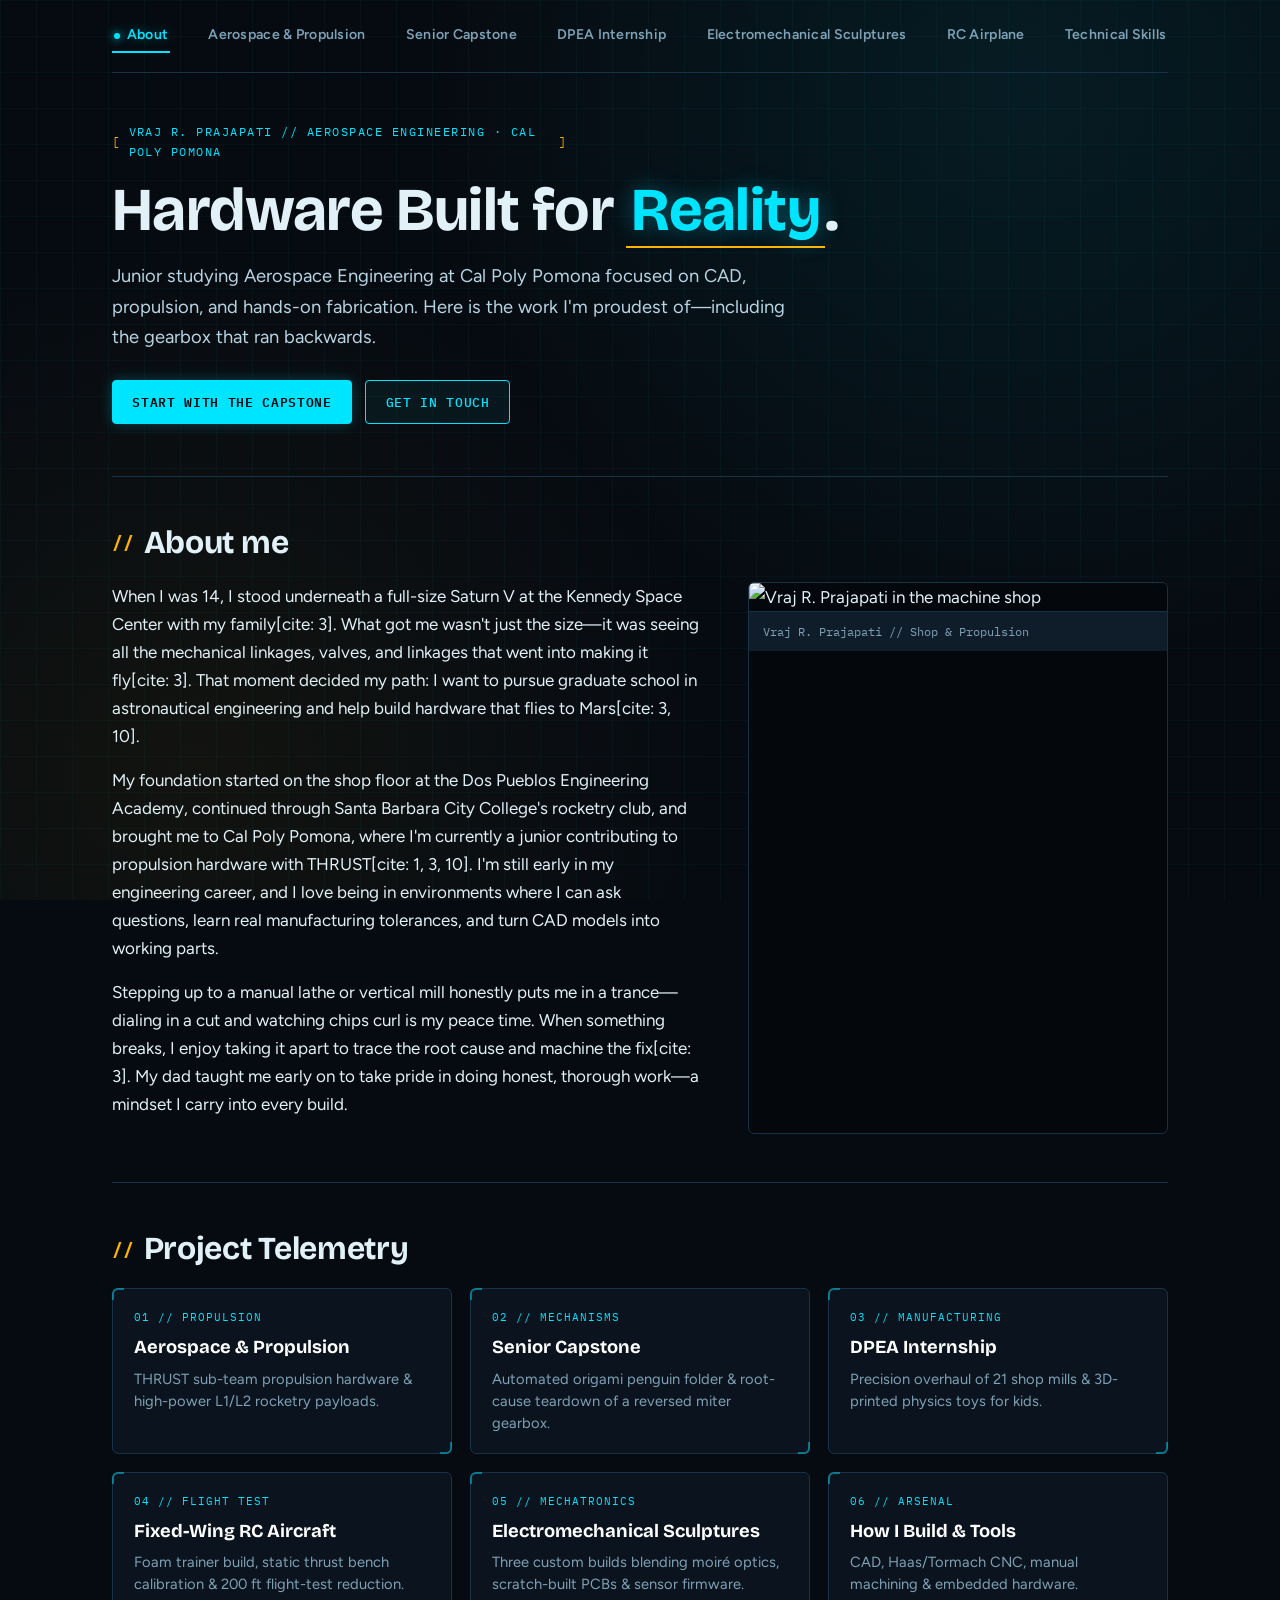
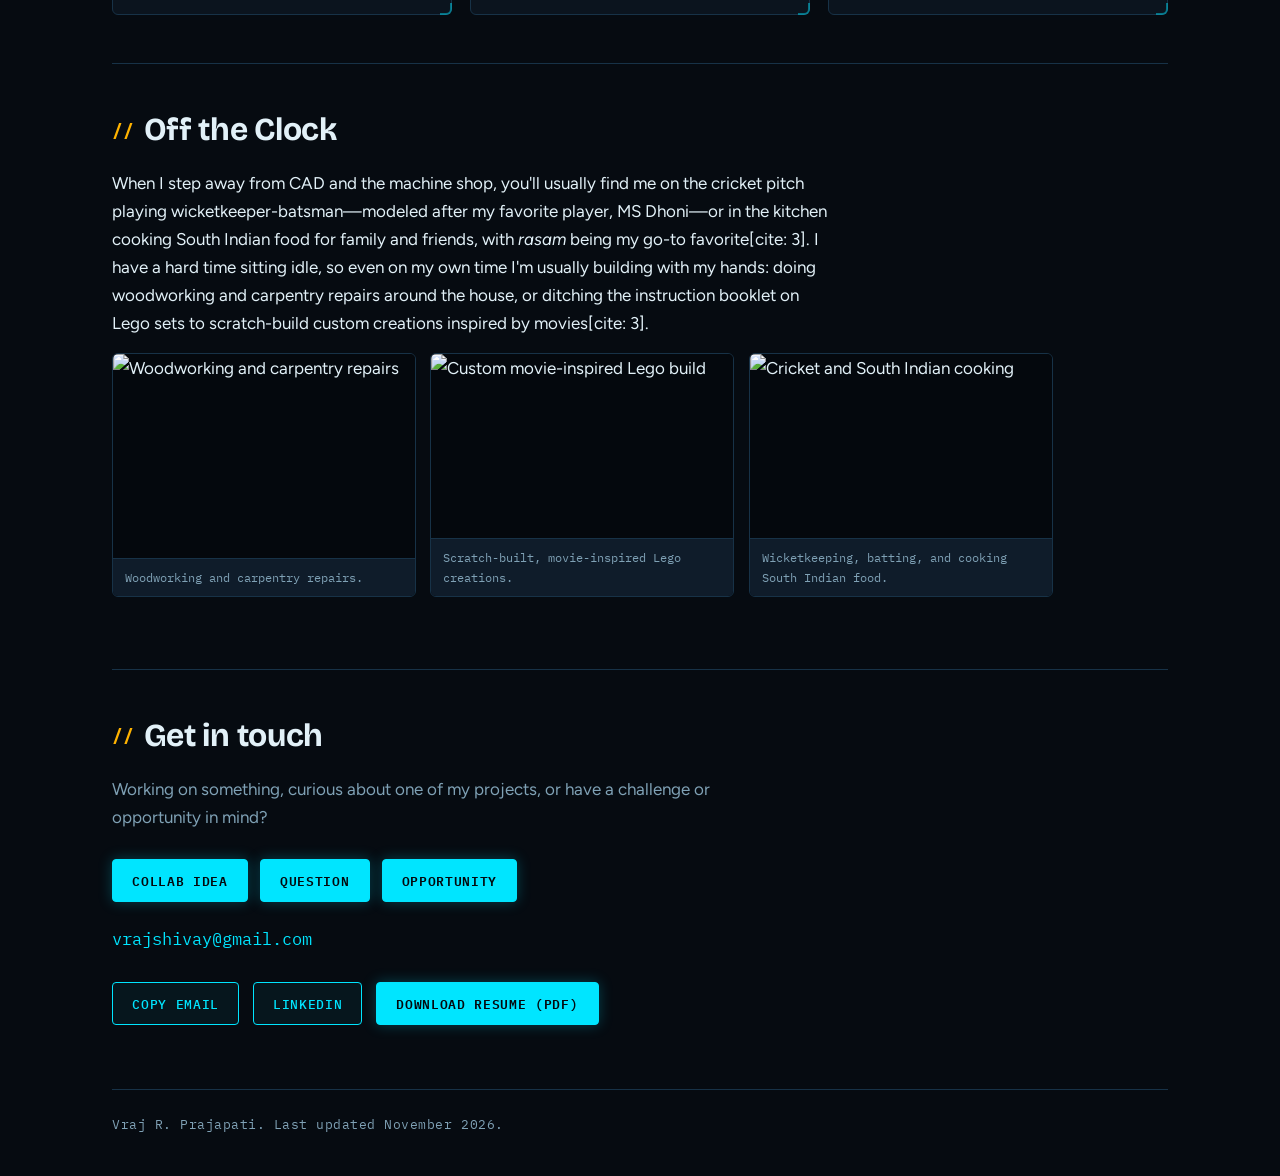
==== commit 399b26cb: "Add files via upload" ====
--- a/index.html
+++ b/index.html
@@ -3,14 +3,14 @@
 <head>
 <meta charset="utf-8">
 <meta name="viewport" content="width=device-width, initial-scale=1, viewport-fit=cover">
-<title>Vraj Prajapati Portfolio</title>
+<title>Vraj R. Prajapati &mdash; Aerospace &amp; Mechanical Engineering</title>
 <link rel="stylesheet" href="https://fonts.googleapis.com/css2?family=Bricolage+Grotesque:opsz,wght@12..96,600;12..96,700&family=Figtree:wght@400;500;600&family=IBM+Plex+Mono:wght@500&display=swap">
 <link rel="stylesheet" href="styles.css">
 </head>
-<body>
+<body data-palette="cyan">
 <div class="wrap"><nav aria-label="Pages"><a href="index.html" aria-current="page">About</a><a href="aerospace.html">Aerospace &amp; Propulsion</a><a href="capstone.html">Senior Capstone</a><a href="internship.html">DPEA Internship</a><a href="projects.html">Electromechanical Sculptures</a><a href="rc.html">RC Airplane</a><a href="skills.html">Technical Skills</a></nav>
 <header class="hero">
-  <p class="eyebrow">VRAJ PRAJAPATI // AEROSPACE ENGINEERING &middot; CAL POLY POMONA</p>
+  <p class="eyebrow">VRAJ R. PRAJAPATI // AEROSPACE ENGINEERING &middot; CAL POLY POMONA</p>
   <h1>Hardware Built for <mark>Reality</mark>.</h1>
   <p class="lede">Junior studying Aerospace Engineering at Cal Poly Pomona focused on CAD, propulsion, and hands-on fabrication. Here is the work I'm proudest of&mdash;including the gearbox that ran backwards.</p>
   <div class="links">
@@ -23,13 +23,13 @@
   <h2>About me</h2>
   <div class="about-grid">
     <div>
-      <p>When I was 14, I went to the Kennedy Space Center with my family. Standing under a full-size Saturn V is what got me. I still remember how small I felt next to it. I decided right then that I wanted to build machines like that, and lately the goal has grown: I want to pursue graduate school in astronautical engineering and help build something that flies to Mars.</p>
-      <p>My path to aerospace started in the machine shop at the Dos Pueblos Engineering Academy, continued through Santa Barbara City College, and brought me to Cal Poly Pomona, where I'm a junior focused on CAD, design for manufacturing, and building propulsion hardware with THRUST.</p>
-      <p>When something breaks, I take it apart, find the root cause, machine the fix, and test it on real hardware. And when I hit a goal, I set the next one.</p>
+      <p>When I was 14, I stood underneath a full-size Saturn V at the Kennedy Space Center with my family[cite: 3]. What got me wasn't just the size&mdash;it was seeing all the mechanical linkages, valves, and linkages that went into making it fly[cite: 3]. That moment decided my path: I want to pursue graduate school in astronautical engineering and help build hardware that flies to Mars[cite: 3, 10].</p>
+      <p>My foundation started on the shop floor at the Dos Pueblos Engineering Academy, continued through Santa Barbara City College's rocketry club, and brought me to Cal Poly Pomona, where I'm currently a junior contributing to propulsion hardware with THRUST[cite: 1, 3, 10]. I'm still early in my engineering career, and I love being in environments where I can ask questions, learn real manufacturing tolerances, and turn CAD models into working parts.</p>
+      <p>Stepping up to a manual lathe or vertical mill honestly puts me in a trance&mdash;dialing in a cut and watching chips curl is my peace time. When something breaks, I enjoy taking it apart to trace the root cause and machine the fix[cite: 3]. My dad taught me early on to take pride in doing honest, thorough work&mdash;a mindset I carry into every build.</p>
     </div>
     <figure class="hero-fig" style="margin:0;">
-      <img src="images/about-portrait.jpg" alt="Vraj Prajapati in the machine shop" loading="lazy">
-      <figcaption>Vraj Prajapati // Shop &amp; Propulsion</figcaption>
+      <img src="images/about-portrait.jpg" onerror="tryNextExt(this)" alt="Vraj R. Prajapati in the machine shop" loading="lazy">
+      <figcaption>Vraj R. Prajapati // Shop &amp; Propulsion</figcaption>
     </figure>
   </div>
 </section>
@@ -48,19 +48,19 @@
 
 <section id="beyond">
   <h2>Off the Clock</h2>
-  <p>When I step away from CAD and the machine shop, you'll usually find me playing cricket, cooking for family and friends, or spending time at home. I have a hard time sitting idle, so even on my own time I tend to be building with my hands&mdash;whether that is woodworking, small carpentry repairs, or working through complex Lego builds.</p>
+  <p>When I step away from CAD and the machine shop, you'll usually find me on the cricket pitch playing wicketkeeper-batsman&mdash;modeled after my favorite player, MS Dhoni&mdash;or in the kitchen cooking South Indian food for family and friends, with <em>rasam</em> being my go-to favorite[cite: 3]. I have a hard time sitting idle, so even on my own time I'm usually building with my hands: doing woodworking and carpentry repairs around the house, or ditching the instruction booklet on Lego sets to scratch-build custom creations inspired by movies[cite: 3].</p>
   <div class="shot-row">
     <figure>
-      <img src="images/hobby-woodworking.jpg" alt="Woodworking or carpentry project" loading="lazy">
+      <img src="images/hobby-woodworking.jpg" onerror="tryNextExt(this)" alt="Woodworking and carpentry repairs" loading="lazy">
       <figcaption>Woodworking and carpentry repairs.</figcaption>
     </figure>
     <figure>
-      <img src="images/hobby-lego.jpg" alt="Complex Lego build" loading="lazy">
-      <figcaption>Complex Lego build.</figcaption>
+      <img src="images/hobby-lego.jpg" onerror="tryNextExt(this)" alt="Custom movie-inspired Lego build" loading="lazy">
+      <figcaption>Scratch-built, movie-inspired Lego creations.</figcaption>
     </figure>
     <figure>
-      <img src="images/hobby-cricket-cooking.jpg" alt="Playing cricket or cooking" loading="lazy">
-      <figcaption>Cricket and cooking off the clock.</figcaption>
+      <img src="images/hobby-cricket-cooking.jpg" onerror="tryNextExt(this)" alt="Cricket and South Indian cooking" loading="lazy">
+      <figcaption>Wicketkeeping, batting, and cooking South Indian food.</figcaption>
     </figure>
   </div>
 </section>
@@ -81,7 +81,7 @@
   </div>
   <p id="copied" aria-live="polite" style="margin-top:0.75rem;color:var(--muted);"></p>
 </section>
-<footer>Vraj Prajapati. Last updated November 2026.</footer></div><script>
+<footer>Vraj R. Prajapati. Last updated November 2026.</footer></div><script>
 (function () {
   var btn = document.getElementById('copy');
   var out = document.getElementById('copied');
@@ -102,5 +102,6 @@
   });
 })();
 </script>
+<script src="lightbox.js" defer></script>
 </body>
 </html>
--- a/styles.css
+++ b/styles.css
@@ -1,81 +1,326 @@
-/* Layout concept: a warm project-sheet portfolio. Every project opens with a small spec strip (where, when, role), then a plain story. */
+/* Layout concept: J.A.R.V.I.S. / Stark Industries Aerospace HUD telemetry interface.
+   Dark tactical blueprint background, glowing cyan reticles, amber status highlights, and crisp engineering legibility. */
 :root {
-  --bg: #F3F6F4;
-  --surface: #FFFFFF;
-  --ink: #15262E;
-  --muted: #4A5D65;
-  --line: #D3DDD9;
-  --accent: #0E5F5A;
-  --pop: #F2A900;
+  --bg: #060B11;
+  --surface: #0B141E;
+  --surface-elevated: #0F1C2A;
+  --ink: #E2F1F8;
+  --muted: #7FA1B5;
+  --line: #173247;
+  --accent: #00E5FF;
+  --accent-dim: rgba(0, 229, 255, 0.12);
+  --pop: #FFB300;
+  --pop-dim: rgba(255, 179, 0, 0.15);
   --display: "Bricolage Grotesque", "Segoe UI", system-ui, sans-serif;
   --body: "Figtree", "Segoe UI", system-ui, sans-serif;
   --mono: "IBM Plex Mono", ui-monospace, Menlo, monospace;
-}
-@media (prefers-color-scheme: dark) {
-  :root:not([data-theme="light"]) {
-    --bg: #0F1B20; --surface: #16272D; --ink: #EAF1EE; --muted: #A5B7B4;
-    --line: #2A4140; --accent: #5CC8BE; --pop: #F2B83A; color-scheme: dark;
-  }
-}
-:root[data-theme="dark"] {
-  --bg: #0F1B20; --surface: #16272D; --ink: #EAF1EE; --muted: #A5B7B4;
-  --line: #2A4140; --accent: #5CC8BE; --pop: #F2B83A; color-scheme: dark;
-}
+  color-scheme: dark;
+}
+
 * { box-sizing: border-box; }
 html { scroll-behavior: smooth; }
+
 body {
-  margin: 0; background: var(--bg); color: var(--ink);
-  font-family: var(--body); font-size: 17px; line-height: 1.65;
+  margin: 0;
+  background-color: var(--bg);
+  background-image:
+    radial-gradient(circle at 80% 10%, rgba(0, 229, 255, 0.08) 0%, transparent 45%),
+    radial-gradient(circle at 15% 85%, rgba(255, 179, 0, 0.05) 0%, transparent 40%),
+    linear-gradient(rgba(0, 229, 255, 0.03) 1px, transparent 1px),
+    linear-gradient(90deg, rgba(0, 229, 255, 0.03) 1px, transparent 1px);
+  background-size: 100% 100%, 100% 100%, 36px 36px, 36px 36px;
+  background-attachment: fixed;
+  color: var(--ink);
+  font-family: var(--body);
+  font-size: 17px;
+  line-height: 1.65;
   padding-left: max(16px, env(safe-area-inset-left, 0px));
   padding-right: max(16px, env(safe-area-inset-right, 0px));
 }
-.wrap { max-width: 64rem; margin: 0 auto; }
-a { color: var(--accent); text-underline-offset: 3px; }
-a:focus-visible, summary:focus-visible, button:focus-visible { outline: 3px solid var(--pop); outline-offset: 3px; border-radius: 4px; }
-h1, h2, h3 { font-family: var(--display); line-height: 1.15; text-wrap: balance; margin: 0; }
+
+.wrap { max-width: 66rem; margin: 0 auto; }
+
+a { color: var(--accent); text-underline-offset: 3px; transition: color 0.2s ease, text-shadow 0.2s ease; }
+a:hover { color: #7DF3FF; text-shadow: 0 0 10px rgba(0, 229, 255, 0.45); }
+a:focus-visible, summary:focus-visible, button:focus-visible { outline: 2px solid var(--pop); outline-offset: 3px; border-radius: 2px; }
+
+h1, h2, h3 { font-family: var(--display); line-height: 1.15; text-wrap: balance; margin: 0; letter-spacing: -0.01em; }
 p { margin: 0 0 1rem; max-width: 65ch; }
 
-nav { display: flex; flex-wrap: wrap; gap: 0.25rem 1.5rem; padding-block: 1.25rem; font-weight: 600; font-size: 0.95rem; }
-nav a { color: var(--ink); text-decoration: none; padding: 0.25rem 0; border-bottom: 2px solid transparent; }
-nav a:hover { border-bottom-color: var(--pop); }
-nav .name { font-family: var(--display); font-weight: 700; margin-right: auto; font-size: 1.05rem; }
-
-.hero { padding-block: 2.5rem 3rem; border-bottom: 1px solid var(--line); }
-.eyebrow { font-family: var(--mono); font-size: 0.78rem; letter-spacing: 0.08em; text-transform: uppercase; color: var(--muted); margin-bottom: 0.75rem; }
-.hero h1 { font-size: clamp(2.2rem, 6vw, 3.6rem); font-weight: 700; margin-bottom: 1rem; }
-.hero h1 mark { background: linear-gradient(transparent 62%, var(--pop) 62%); color: inherit; padding: 0 0.1em; }
-.lede { font-size: 1.2rem; max-width: 40rem; }
-.links { display: flex; flex-wrap: wrap; gap: 0.75rem; margin-top: 1.5rem; }
-.btn { display: inline-flex; align-items: center; gap: 0.5rem; padding: 0.6rem 1.1rem; border-radius: 999px; border: 1.5px solid var(--ink); color: var(--ink); background: transparent; font: inherit; font-weight: 600; font-size: 0.95rem; text-decoration: none; cursor: pointer; }
-.btn.fill { background: var(--ink); color: var(--bg); }
-.btn:hover { border-color: var(--accent); }
-.btn[aria-disabled="true"] { opacity: 0.55; cursor: not-allowed; }
-.btn[aria-disabled="true"]:hover { border-color: var(--ink); }
+/* HUD Navigation Bar */
+nav {
+  display: flex;
+  flex-wrap: wrap;
+  justify-content: space-between;
+  align-items: center;
+  gap: 0.4rem 1.15rem;
+  padding-block: 1.15rem;
+  border-bottom: 1px solid var(--line);
+  font-weight: 600;
+  font-size: 0.88rem;
+}
+nav a {
+  color: var(--muted);
+  text-decoration: none;
+  padding: 0.3rem 0.1rem;
+  border-bottom: 2px solid transparent;
+  letter-spacing: 0.02em;
+  transition: color 0.2s ease, border-color 0.2s ease;
+}
+nav a:hover { color: var(--ink); border-bottom-color: var(--pop); text-shadow: none; }
+nav a[aria-current="page"] {
+  color: var(--accent);
+  border-bottom-color: var(--accent);
+  text-shadow: 0 0 12px rgba(0, 229, 255, 0.4);
+}
+nav a[aria-current="page"]::before {
+  content: "";
+  display: inline-block;
+  width: 6px;
+  height: 6px;
+  border-radius: 50%;
+  background: var(--accent);
+  box-shadow: 0 0 8px var(--accent);
+  margin-right: 0.45rem;
+  vertical-align: middle;
+}
+
+/* Hero Telemetry Panel */
+.hero {
+  position: relative;
+  padding-block: 3rem 3.25rem;
+  border-bottom: 1px solid var(--line);
+}
+.eyebrow {
+  font-family: var(--mono);
+  font-size: 0.78rem;
+  letter-spacing: 0.12em;
+  text-transform: uppercase;
+  color: var(--accent);
+  margin-bottom: 0.85rem;
+  display: inline-flex;
+  align-items: center;
+  gap: 0.5rem;
+}
+.eyebrow::before { content: "["; color: var(--pop); }
+.eyebrow::after { content: "]"; color: var(--pop); }
+.hero h1 { font-size: clamp(2.3rem, 6vw, 3.8rem); font-weight: 700; margin-bottom: 1rem; }
+.hero h1 mark {
+  background: transparent;
+  color: var(--accent);
+  text-shadow: 0 0 22px rgba(0, 229, 255, 0.35);
+  border-bottom: 2px solid var(--pop);
+  padding: 0 0.08em;
+}
+.lede { font-size: 1.15rem; color: #B8D4E3; max-width: 44rem; }
+
+/* Tactical HUD Buttons */
+.links { display: flex; flex-wrap: wrap; gap: 0.85rem; margin-top: 1.75rem; }
+.btn {
+  display: inline-flex;
+  align-items: center;
+  gap: 0.5rem;
+  padding: 0.6rem 1.2rem;
+  border-radius: 4px;
+  border: 1px solid var(--accent);
+  color: var(--accent);
+  background: rgba(0, 229, 255, 0.05);
+  font-family: var(--mono);
+  font-weight: 500;
+  font-size: 0.84rem;
+  letter-spacing: 0.05em;
+  text-transform: uppercase;
+  text-decoration: none;
+  cursor: pointer;
+  transition: all 0.2s ease;
+}
+.btn:hover {
+  background: rgba(0, 229, 255, 0.16);
+  box-shadow: 0 0 16px rgba(0, 229, 255, 0.3);
+  color: #FFFFFF;
+  text-shadow: none;
+}
+.btn.fill {
+  background: var(--accent);
+  color: #04090E;
+  font-weight: 600;
+  box-shadow: 0 0 14px rgba(0, 229, 255, 0.25);
+}
+.btn.fill:hover {
+  background: #5CEFFF;
+  box-shadow: 0 0 22px rgba(0, 229, 255, 0.5);
+  color: #04090E;
+}
+.btn[aria-disabled="true"] { opacity: 0.45; cursor: not-allowed; }
 
 section { padding-block: 3rem; border-bottom: 1px solid var(--line); }
-section > h2 { font-size: clamp(1.6rem, 4vw, 2.1rem); margin-bottom: 0.5rem; }
-.sub { color: var(--muted); max-width: 42rem; margin-bottom: 2rem; }
-
+section > h2 {
+  font-size: clamp(1.5rem, 3.5vw, 2rem);
+  margin-bottom: 1.25rem;
+  display: flex;
+  align-items: center;
+  gap: 0.65rem;
+}
+section > h2::before {
+  content: "//";
+  font-family: var(--mono);
+  font-size: 1.1rem;
+  color: var(--pop);
+}
+.sub { color: var(--muted); max-width: 42rem; margin-bottom: 1.75rem; }
+
+/* About Grid */
 .about-grid { display: grid; grid-template-columns: 1fr; gap: 1.5rem 3rem; }
 @media (min-width: 52rem) { .about-grid { grid-template-columns: 1.4fr 1fr; } }
 .facts { display: grid; gap: 0.9rem; align-content: start; }
-.fact { background: var(--surface); border: 1px solid var(--line); border-radius: 10px; padding: 0.9rem 1.1rem; }
-.fact b { display: block; font-family: var(--mono); font-size: 0.74rem; letter-spacing: 0.07em; text-transform: uppercase; color: var(--muted); font-weight: 500; margin-bottom: 0.15rem; }
-
-.project { background: var(--surface); border: 1px solid var(--line); border-radius: 12px; padding: 1.4rem 1.5rem; margin-bottom: 1.5rem; min-width: 0; }
-.project h3 { font-size: 1.45rem; margin-bottom: 0.25rem; }
+.fact {
+  position: relative;
+  background: linear-gradient(135deg, var(--surface) 0%, var(--surface-elevated) 100%);
+  border: 1px solid var(--line);
+  border-left: 3px solid var(--accent);
+  border-radius: 6px;
+  padding: 0.95rem 1.15rem;
+  box-shadow: inset 0 0 20px rgba(0, 229, 255, 0.02);
+}
+.fact b {
+  display: block;
+  font-family: var(--mono);
+  font-size: 0.72rem;
+  letter-spacing: 0.1em;
+  text-transform: uppercase;
+  color: var(--pop);
+  font-weight: 500;
+  margin-bottom: 0.25rem;
+}
+
+/* HUD Project Cards & Targeting Reticles */
+.explore { display: grid; grid-template-columns: repeat(auto-fit, minmax(17.5rem, 1fr)); gap: 1.1rem; }
+.explore a {
+  position: relative;
+  display: flex;
+  flex-direction: column;
+  background: var(--surface);
+  border: 1px solid var(--line);
+  border-radius: 6px;
+  padding: 1.2rem 1.3rem;
+  text-decoration: none;
+  color: var(--ink);
+  transition: transform 0.2s ease, border-color 0.2s ease, box-shadow 0.2s ease, background 0.2s ease;
+}
+.explore a::before, .explore a::after {
+  content: "";
+  position: absolute;
+  width: 10px;
+  height: 10px;
+  border-color: var(--accent);
+  border-style: solid;
+  opacity: 0.45;
+  transition: opacity 0.2s ease, width 0.2s ease, height 0.2s ease;
+}
+.explore a::before { top: -1px; left: -1px; border-width: 2px 0 0 2px; border-top-left-radius: 6px; }
+.explore a::after { bottom: -1px; right: -1px; border-width: 0 2px 2px 0; border-bottom-right-radius: 6px; }
+.explore a:hover {
+  transform: translateY(-2px);
+  border-color: var(--accent);
+  background: var(--surface-elevated);
+  box-shadow: 0 6px 24px rgba(0, 229, 255, 0.12);
+  text-shadow: none;
+}
+.explore a:hover::before, .explore a:hover::after {
+  opacity: 1;
+  width: 14px;
+  height: 14px;
+}
+.card-tag {
+  font-family: var(--mono);
+  font-size: 0.7rem;
+  letter-spacing: 0.09em;
+  color: var(--accent);
+  margin-bottom: 0.35rem;
+}
+.explore strong {
+  display: block;
+  font-family: var(--display);
+  font-size: 1.15rem;
+  color: #FFFFFF;
+  margin-bottom: 0.3rem;
+}
+.explore span:last-child { color: var(--muted); font-size: 0.92rem; line-height: 1.5; }
+
+/* Project Detail Sheets */
+.project {
+  position: relative;
+  background: var(--surface);
+  border: 1px solid var(--line);
+  border-radius: 8px;
+  padding: 1.6rem 1.75rem;
+  margin-bottom: 1.75rem;
+  min-width: 0;
+  box-shadow: 0 8px 30px rgba(0, 0, 0, 0.35);
+}
+.project::before {
+  content: "";
+  position: absolute;
+  top: -1px;
+  left: 1.5rem;
+  width: 4rem;
+  height: 2px;
+  background: var(--accent);
+  box-shadow: 0 0 10px var(--accent);
+}
+.project h3 { font-size: 1.5rem; margin-bottom: 0.3rem; color: #FFFFFF; }
 .tagline { color: var(--muted); margin-bottom: 1rem; }
-.spec { display: flex; flex-wrap: wrap; gap: 0.5rem 1.75rem; margin: 0 0 1.1rem; padding: 0.7rem 0; border-block: 1px dashed var(--line); }
+
+.spec {
+  display: flex;
+  flex-wrap: wrap;
+  gap: 0.65rem 2rem;
+  margin: 0 0 1.25rem;
+  padding: 0.8rem 1rem;
+  background: rgba(0, 229, 255, 0.03);
+  border: 1px solid var(--line);
+  border-radius: 6px;
+}
 .spec div { min-width: 0; }
-.spec dt { font-family: var(--mono); font-size: 0.72rem; letter-spacing: 0.07em; text-transform: uppercase; color: var(--muted); }
-.spec dd { margin: 0; font-weight: 600; font-size: 0.95rem; }
-.pill { display: inline-block; font-family: var(--mono); font-size: 0.72rem; letter-spacing: 0.06em; text-transform: uppercase; padding: 0.15rem 0.6rem; border-radius: 999px; background: var(--pop); color: #15262E; margin-left: 0.5rem; vertical-align: middle; }
+.spec dt {
+  font-family: var(--mono);
+  font-size: 0.7rem;
+  letter-spacing: 0.09em;
+  text-transform: uppercase;
+  color: var(--accent);
+}
+.spec dd { margin: 0; font-weight: 600; font-size: 0.95rem; color: var(--ink); }
+
+.pill {
+  display: inline-block;
+  font-family: var(--mono);
+  font-size: 0.7rem;
+  letter-spacing: 0.08em;
+  text-transform: uppercase;
+  padding: 0.2rem 0.65rem;
+  border-radius: 4px;
+  background: var(--pop-dim);
+  border: 1px solid var(--pop);
+  color: var(--pop);
+  margin-left: 0.5rem;
+  vertical-align: middle;
+}
+
 details { margin-top: 0.5rem; }
 summary { cursor: pointer; font-weight: 600; color: var(--accent); }
 details[open] summary { margin-bottom: 0.9rem; }
-details h4 { font-family: var(--display); font-size: 1.05rem; margin: 1.2rem 0 0.35rem; }
-.tools { display: flex; flex-wrap: wrap; gap: 0.4rem; list-style: none; padding: 0; margin: 1rem 0 0; }
-.tools li { font-size: 0.82rem; padding: 0.15rem 0.65rem; border: 1px solid var(--line); border-radius: 999px; color: var(--muted); }
+details h4 { font-family: var(--display); font-size: 1.05rem; margin: 1.2rem 0 0.35rem; color: #FFFFFF; }
+
+.tools { display: flex; flex-wrap: wrap; gap: 0.45rem; list-style: none; padding: 0; margin: 1.2rem 0 0; }
+.tools li {
+  font-family: var(--mono);
+  font-size: 0.76rem;
+  padding: 0.2rem 0.65rem;
+  border: 1px solid var(--line);
+  background: rgba(0, 229, 255, 0.04);
+  border-radius: 4px;
+  color: var(--accent);
+}
 .note { color: var(--muted); font-style: italic; }
 
 .small-grid { display: grid; grid-template-columns: repeat(auto-fit, minmax(16.5rem, 1fr)); gap: 1.25rem; }
@@ -86,79 +331,128 @@
 .row { display: grid; grid-template-columns: 1fr; gap: 0.25rem 2rem; padding-bottom: 1.25rem; border-bottom: 1px dashed var(--line); }
 .row:last-child { border-bottom: 0; padding-bottom: 0; }
 @media (min-width: 46rem) { .row { grid-template-columns: 12rem 1fr; } }
-.when { font-family: var(--mono); font-size: 0.82rem; color: var(--muted); }
+.when { font-family: var(--mono); font-size: 0.8rem; color: var(--pop); }
 .row h3 { font-size: 1.15rem; margin-bottom: 0.15rem; }
 .row p { margin-bottom: 0.4rem; }
 
 .skills { display: grid; grid-template-columns: repeat(auto-fit, minmax(15rem, 1fr)); gap: 1.25rem; }
-.skills h3 { font-size: 1.05rem; margin-bottom: 0.5rem; }
+.skills > div {
+  background: var(--surface);
+  border: 1px solid var(--line);
+  border-radius: 6px;
+  padding: 1.15rem 1.25rem;
+}
+.skills h3 { font-size: 1.05rem; margin-bottom: 0.65rem; color: var(--accent); font-family: var(--mono); text-transform: uppercase; letter-spacing: 0.05em; }
 .skills ul { list-style: none; padding: 0; margin: 0; }
-.skills li { padding: 0.25rem 0; border-bottom: 1px solid var(--line); font-size: 0.95rem; }
+.skills li { padding: 0.35rem 0; border-bottom: 1px solid var(--line); font-size: 0.94rem; }
+.skills li:last-child { border-bottom: 0; }
 
 .contact { border-bottom: 0; }
 .topics { display: flex; flex-wrap: wrap; gap: 0.75rem; margin: 0 0 1.5rem; }
-.addr { font-family: var(--mono); font-size: 1rem; user-select: all; overflow-wrap: anywhere; }
-footer { padding-block: 1.5rem 2.5rem; color: var(--muted); font-size: 0.85rem; }
+.addr { font-family: var(--mono); font-size: 1.05rem; color: var(--accent); user-select: all; overflow-wrap: anywhere; }
+footer {
+  padding-block: 1.5rem 2.5rem;
+  border-top: 1px solid var(--line);
+  color: var(--muted);
+  font-family: var(--mono);
+  font-size: 0.8rem;
+  letter-spacing: 0.04em;
+}
 @media (prefers-reduced-motion: reduce) { html { scroll-behavior: auto; } }
 
-nav a[aria-current="page"] { border-bottom-color: var(--accent); color: var(--accent); }
-.page-head { padding-block: 2rem 1.5rem; border-bottom: 1px solid var(--line); }
-.page-head h1 { font-size: clamp(2rem, 5vw, 3rem); font-weight: 700; margin-bottom: 0.75rem; }
-.explore { display: grid; grid-template-columns: repeat(auto-fit, minmax(15rem, 1fr)); gap: 1rem; }
-.explore a { display: block; background: var(--surface); border: 1px solid var(--line); border-radius: 12px; padding: 1.1rem 1.2rem; text-decoration: none; color: var(--ink); }
-.explore a:hover { border-color: var(--accent); }
-.explore strong { display: block; font-family: var(--display); font-size: 1.15rem; margin-bottom: 0.25rem; }
-.explore span { color: var(--muted); font-size: 0.95rem; }
-.phase { margin-bottom: 1.5rem; }
-.phase h3 { font-size: 1.2rem; margin-bottom: 0.2rem; }
+.page-head { padding-block: 2.25rem 1.75rem; border-bottom: 1px solid var(--line); }
+.page-head h1 { font-size: clamp(2rem, 5vw, 3.1rem); font-weight: 700; margin-bottom: 0.75rem; color: #FFFFFF; }
+.phase { margin-bottom: 1.75rem; padding-left: 1rem; border-left: 2px solid var(--line); }
+.phase h3 { font-size: 1.2rem; margin-bottom: 0.2rem; color: #FFFFFF; }
 .phase .when { margin-bottom: 0.5rem; }
-.proj-body h4 { font-family: var(--display); font-size: 1.05rem; margin: 1.3rem 0 0.3rem; }
-.back { margin-top: 2rem; }
-
-/* figures */
-/* Every image shows in full (object-fit: contain on a neutral surface) rather than being cropped,
-   and every photo/video is laid out in its own row under the text it illustrates rather than
-   floated into the paragraph. Click any still image to open it full-size. */
-.hero-fig { margin: 0 0 1.4rem; border-radius: 10px; overflow: hidden; border: 1px solid var(--line); background: var(--surface); }
-.hero-fig img, .hero-fig video { display: block; width: 100%; height: auto; max-height: 26rem; object-fit: contain; background: var(--surface); }
+.proj-body h4 { font-family: var(--display); font-size: 1.1rem; margin: 1.4rem 0 0.4rem; color: var(--accent); }
+.back { margin-top: 2rem; font-family: var(--mono); font-size: 0.88rem; }
+
+/* Figures & Media Containers */
+.hero-fig { margin: 0 0 1.5rem; border-radius: 6px; overflow: hidden; border: 1px solid var(--line); background: #04080D; }
+.hero-fig img, .hero-fig video { display: block; width: 100%; height: auto; max-height: 26rem; object-fit: contain; background: #04080D; }
 .hero-fig img { cursor: zoom-in; }
-.hero-fig figcaption { padding: 0.6rem 0.9rem; font-size: 0.85rem; color: var(--muted); background: var(--surface); }
+.hero-fig figcaption {
+  padding: 0.6rem 0.9rem;
+  font-family: var(--mono);
+  font-size: 0.78rem;
+  color: var(--muted);
+  background: var(--surface-elevated);
+  border-top: 1px solid var(--line);
+}
 
 .shot-row { display: flex; flex-wrap: wrap; gap: 0.9rem; margin: 0 0 1.5rem; }
-.shot-row figure { margin: 0; flex: 1 1 14rem; max-width: 19rem; border: 1px solid var(--line); border-radius: 8px; overflow: hidden; background: var(--surface); display: flex; flex-direction: column; }
-.shot-row img, .shot-row video { display: block; width: 100%; height: 11.5rem; object-fit: contain; background: var(--surface); }
+.shot-row figure {
+  margin: 0;
+  flex: 1 1 14rem;
+  max-width: 19rem;
+  border: 1px solid var(--line);
+  border-radius: 6px;
+  overflow: hidden;
+  background: #04080D;
+  display: flex;
+  flex-direction: column;
+  transition: border-color 0.2s ease;
+}
+.shot-row figure:hover { border-color: var(--accent); }
+.shot-row img, .shot-row video { display: block; width: 100%; height: 11.5rem; object-fit: contain; background: #04080D; }
 .shot-row img { cursor: zoom-in; }
-.shot-row figcaption { padding: 0.5rem 0.7rem; font-size: 0.8rem; color: var(--muted); background: var(--surface); border-top: 1px solid var(--line); margin-top: auto; }
+.shot-row figcaption {
+  padding: 0.55rem 0.75rem;
+  font-family: var(--mono);
+  font-size: 0.74rem;
+  color: var(--muted);
+  background: var(--surface-elevated);
+  border-top: 1px solid var(--line);
+  margin-top: auto;
+}
 .shot-row.wide figure { flex-basis: 100%; max-width: 100%; }
 .shot-row.wide img, .shot-row.wide video { height: auto; max-height: 24rem; }
 
-.gallery-head { font-family: var(--mono); font-size: 0.78rem; letter-spacing: 0.06em; text-transform: uppercase; color: var(--muted); margin: 1.6rem 0 0.7rem; }
-.gallery { display: grid; grid-template-columns: repeat(auto-fill, minmax(10rem, 1fr)); gap: 0.6rem; }
-.gallery figure { margin: 0; border: 1px solid var(--line); border-radius: 8px; overflow: hidden; background: var(--surface); }
-.gallery img, .gallery video { display: block; width: 100%; height: 9rem; object-fit: contain; background: var(--surface); }
+.gallery-head {
+  font-family: var(--mono);
+  font-size: 0.78rem;
+  letter-spacing: 0.08em;
+  text-transform: uppercase;
+  color: var(--pop);
+  margin: 1.75rem 0 0.75rem;
+}
+.gallery { display: grid; grid-template-columns: repeat(auto-fill, minmax(10rem, 1fr)); gap: 0.65rem; }
+.gallery figure {
+  margin: 0;
+  border: 1px solid var(--line);
+  border-radius: 6px;
+  overflow: hidden;
+  background: #04080D;
+  transition: border-color 0.2s ease;
+}
+.gallery figure:hover { border-color: var(--accent); }
+.gallery img, .gallery video { display: block; width: 100%; height: 9rem; object-fit: contain; background: #04080D; }
 .gallery img { cursor: zoom-in; }
-.gallery figcaption { padding: 0.4rem 0.55rem; font-size: 0.74rem; color: var(--muted); line-height: 1.3; }
+.gallery figcaption { padding: 0.45rem 0.55rem; font-size: 0.74rem; color: var(--muted); line-height: 1.35; background: var(--surface-elevated); border-top: 1px solid var(--line); }
 .gallery .side figcaption { font-style: italic; }
 
 .compare { display: grid; grid-template-columns: 1fr 1fr; gap: 1rem; margin: 1.2rem 0; }
-.compare figure { margin: 0; border: 1px solid var(--line); border-radius: 8px; overflow: hidden; background: var(--surface); }
-.compare img { display: block; width: 100%; height: 14rem; object-fit: contain; background: var(--surface); cursor: zoom-in; }
-.compare figcaption { padding: 0.5rem 0.7rem; font-size: 0.8rem; color: var(--muted); background: var(--surface); }
+.compare figure { margin: 0; border: 1px solid var(--line); border-radius: 6px; overflow: hidden; background: #04080D; }
+.compare img { display: block; width: 100%; height: 14rem; object-fit: contain; background: #04080D; cursor: zoom-in; }
+.compare figcaption { padding: 0.5rem 0.7rem; font-family: var(--mono); font-size: 0.75rem; color: var(--muted); background: var(--surface-elevated); border-top: 1px solid var(--line); }
 .compare .placeholder { display: flex; align-items: center; justify-content: center; height: 14rem; background: var(--surface); color: var(--muted); font-family: var(--mono); font-size: 0.76rem; text-align: center; padding: 1rem; border: 1px dashed var(--line); box-sizing: border-box; }
 
-.data-table { width: 100%; border-collapse: collapse; margin: 0 0 1.5rem; font-size: 0.88rem; }
-.data-table caption { text-align: left; font-family: var(--mono); font-size: 0.72rem; letter-spacing: 0.06em; text-transform: uppercase; color: var(--muted); margin-bottom: 0.5rem; }
-.data-table th, .data-table td { padding: 0.45rem 0.8rem; border-bottom: 1px solid var(--line); text-align: left; }
-.data-table th { font-family: var(--mono); font-size: 0.72rem; letter-spacing: 0.05em; text-transform: uppercase; color: var(--muted); font-weight: 500; }
-.data-table td:not(:first-child), .data-table th:not(:first-child) { text-align: right; font-variant-numeric: tabular-nums; }
+/* Telemetry Data Tables */
+.data-table { width: 100%; border-collapse: collapse; margin: 0 0 1.5rem; font-size: 0.88rem; background: rgba(0, 229, 255, 0.02); border: 1px solid var(--line); }
+.data-table caption { text-align: left; font-family: var(--mono); font-size: 0.72rem; letter-spacing: 0.08em; text-transform: uppercase; color: var(--accent); margin-bottom: 0.5rem; }
+.data-table th, .data-table td { padding: 0.55rem 0.85rem; border-bottom: 1px solid var(--line); text-align: left; }
+.data-table th { font-family: var(--mono); font-size: 0.72rem; letter-spacing: 0.06em; text-transform: uppercase; color: var(--pop); font-weight: 500; background: var(--surface-elevated); }
+.data-table td:not(:first-child), .data-table th:not(:first-child) { text-align: right; font-variant-numeric: tabular-nums; font-family: var(--mono); }
+.data-table tbody tr:hover { background: rgba(0, 229, 255, 0.05); }
 .data-table tbody tr:last-child td { border-bottom: none; }
 
 @media (max-width: 30rem) { .shot-row figure { flex-basis: 100%; max-width: 100%; } .compare { grid-template-columns: 1fr; } .data-table { font-size: 0.8rem; } .data-table th, .data-table td { padding: 0.4rem 0.5rem; } }
 
-/* lightbox */
-.lightbox-overlay { position: fixed; inset: 0; background: rgba(8, 14, 14, 0.94); display: flex; align-items: center; justify-content: center; padding: 3rem 1.25rem; z-index: 999; cursor: zoom-out; }
+/* Lightbox */
+.lightbox-overlay { position: fixed; inset: 0; background: rgba(4, 9, 14, 0.96); display: flex; align-items: center; justify-content: center; padding: 3rem 1.25rem; z-index: 999; cursor: zoom-out; }
 .lightbox-overlay[hidden] { display: none; }
-.lightbox-overlay img { max-width: 100%; max-height: 100%; object-fit: contain; border-radius: 6px; cursor: default; }
-.lightbox-close { position: fixed; top: 1rem; right: 1.25rem; width: 2.5rem; height: 2.5rem; border-radius: 999px; border: none; background: rgba(255,255,255,0.12); color: #fff; font-size: 1.6rem; line-height: 1; cursor: pointer; z-index: 1000; }
+.lightbox-overlay img { max-width: 100%; max-height: 100%; object-fit: contain; border: 1px solid var(--accent); box-shadow: 0 0 30px rgba(0, 229, 255, 0.25); border-radius: 4px; cursor: default; }
+.lightbox-close { position: fixed; top: 1rem; right: 1.25rem; width: 2.5rem; height: 2.5rem; border-radius: 4px; border: 1px solid var(--accent); background: rgba(0, 229, 255, 0.12); color: var(--accent); font-size: 1.6rem; line-height: 1; cursor: pointer; z-index: 1000; }
 .lightbox-close[hidden] { display: none; }
-.lightbox-close:hover { background: rgba(255,255,255,0.22); }
+.lightbox-close:hover { background: var(--accent); color: #04090E; }
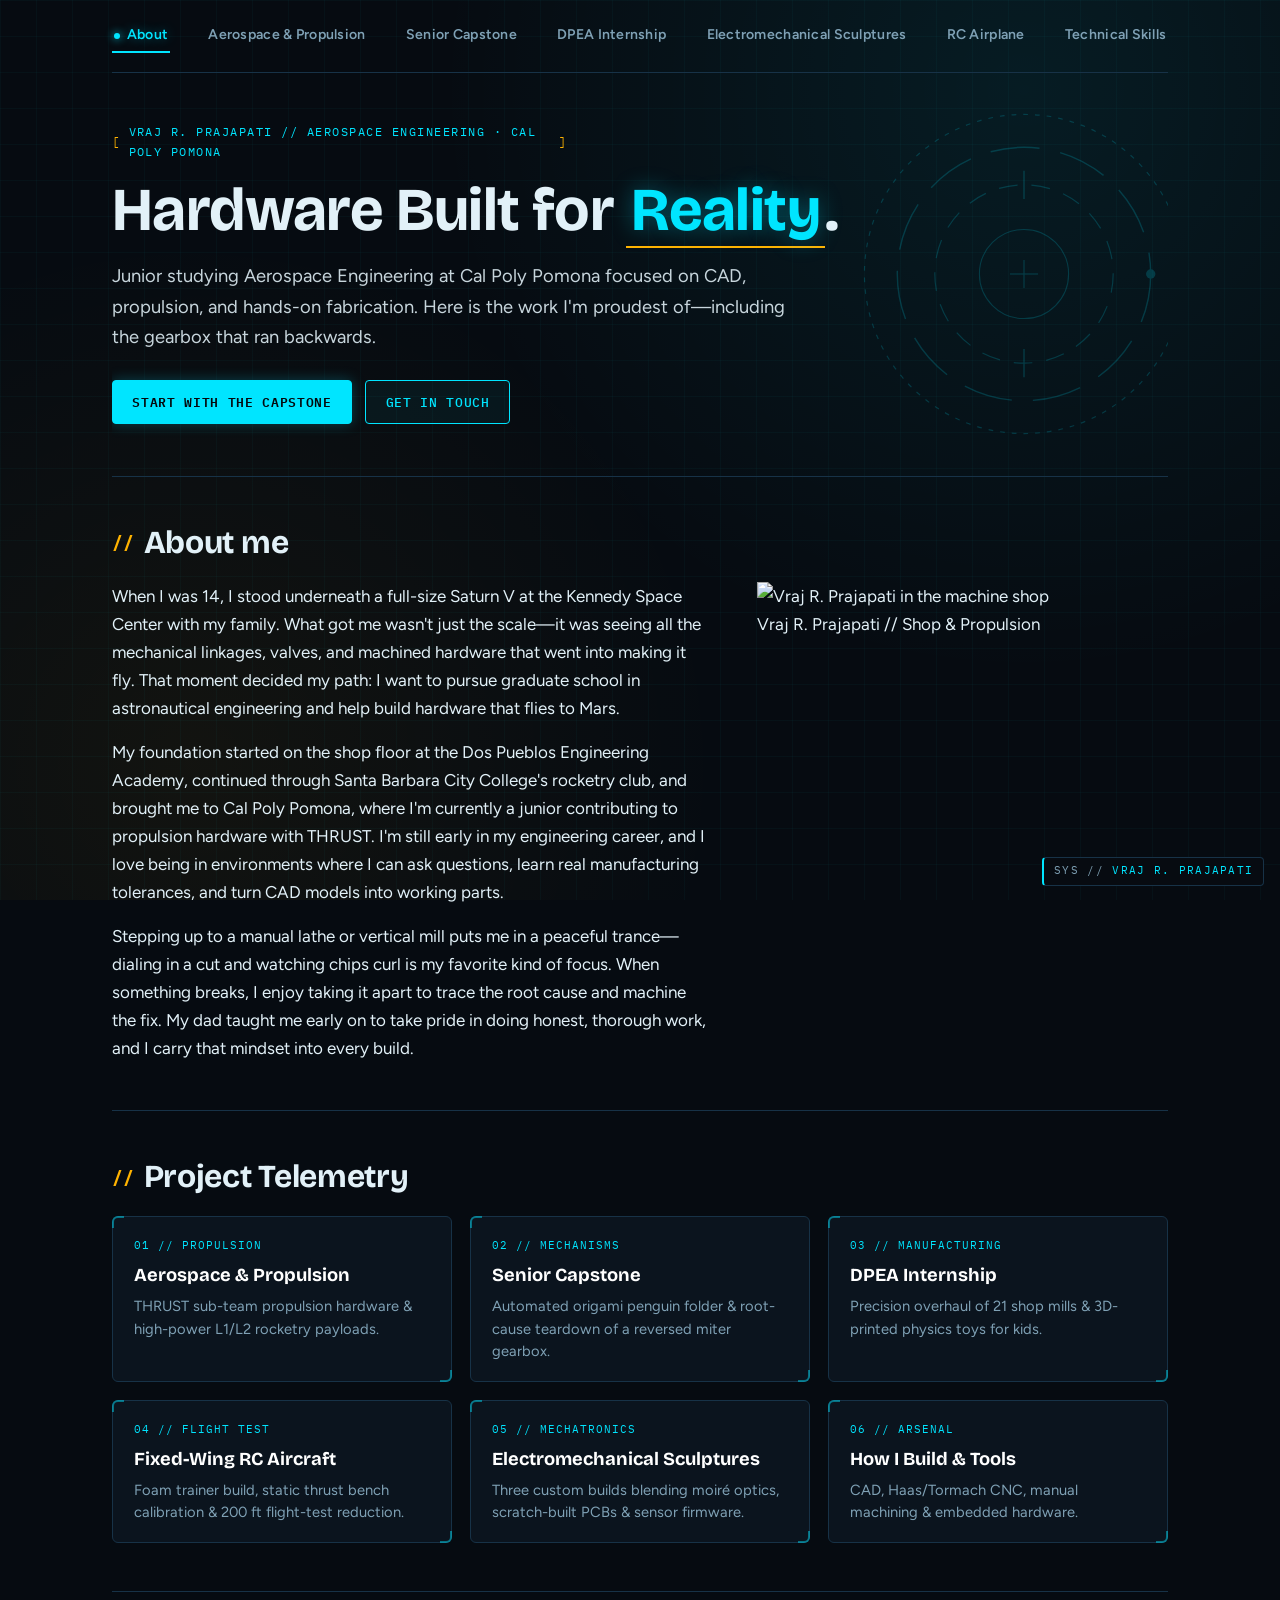
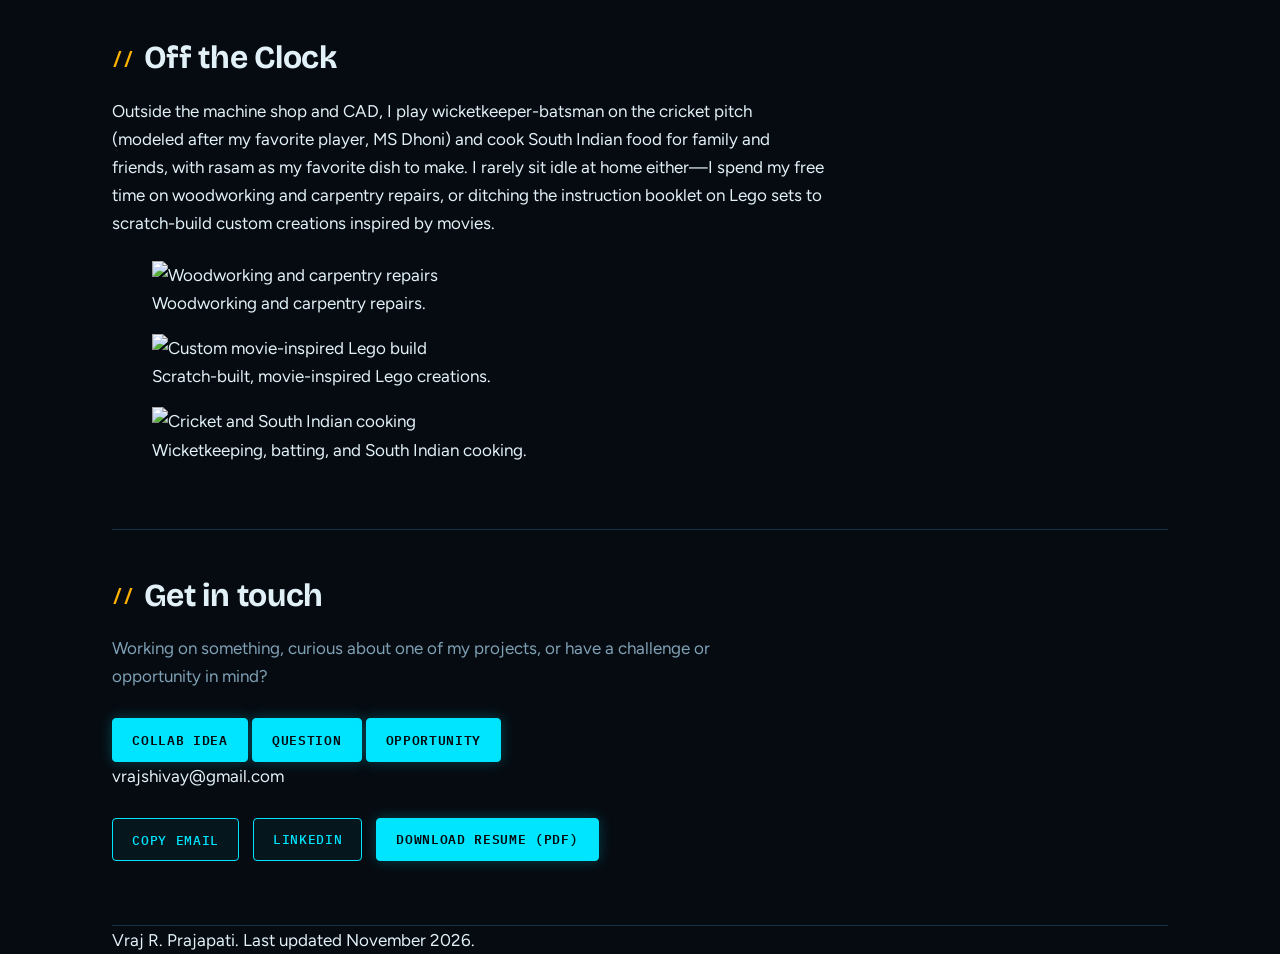
==== commit bbca4a7a: "Add files via upload" ====
--- a/index.html
+++ b/index.html
@@ -8,14 +8,33 @@
 <link rel="stylesheet" href="styles.css">
 </head>
 <body data-palette="cyan">
-<div class="wrap"><nav aria-label="Pages"><a href="index.html" aria-current="page">About</a><a href="aerospace.html">Aerospace &amp; Propulsion</a><a href="capstone.html">Senior Capstone</a><a href="internship.html">DPEA Internship</a><a href="projects.html">Electromechanical Sculptures</a><a href="rc.html">RC Airplane</a><a href="skills.html">Technical Skills</a></nav>
+<div class="wrap">
+<nav aria-label="Pages"><a href="index.html" aria-current="page">About</a><a href="aerospace.html">Aerospace &amp; Propulsion</a><a href="capstone.html">Senior Capstone</a><a href="internship.html">DPEA Internship</a><a href="projects.html">Electromechanical Sculptures</a><a href="rc.html">RC Airplane</a><a href="skills.html">Technical Skills</a></nav>
+
 <header class="hero">
-  <p class="eyebrow">VRAJ R. PRAJAPATI // AEROSPACE ENGINEERING &middot; CAL POLY POMONA</p>
-  <h1>Hardware Built for <mark>Reality</mark>.</h1>
-  <p class="lede">Junior studying Aerospace Engineering at Cal Poly Pomona focused on CAD, propulsion, and hands-on fabrication. Here is the work I'm proudest of&mdash;including the gearbox that ran backwards.</p>
-  <div class="links">
-    <a class="btn fill" href="capstone.html">Start with the capstone</a>
-    <a class="btn" href="#contact">Get in touch</a>
+  <svg class="hero-reticle" viewBox="0 0 300 300" aria-hidden="true">
+    <circle cx="150" cy="150" r="136" fill="none" stroke="currentColor" stroke-width="1" stroke-dasharray="4 6"/>
+    <g class="orbit-cw">
+      <circle cx="150" cy="150" r="108" fill="none" stroke="currentColor" stroke-width="1.2" stroke-dasharray="42 18"/>
+      <circle cx="258" cy="150" r="4" fill="currentColor"/>
+    </g>
+    <g class="orbit-ccw">
+      <circle cx="150" cy="150" r="76" fill="none" stroke="currentColor" stroke-width="1" stroke-dasharray="16 12"/>
+      <line x1="150" y1="62" x2="150" y2="86" stroke="currentColor" stroke-width="1.2"/>
+      <line x1="150" y1="214" x2="150" y2="238" stroke="currentColor" stroke-width="1.2"/>
+    </g>
+    <circle cx="150" cy="150" r="38" fill="none" stroke="currentColor" stroke-width="0.9"/>
+    <line x1="138" y1="150" x2="162" y2="150" stroke="currentColor" stroke-width="1"/>
+    <line x1="150" y1="138" x2="150" y2="162" stroke="currentColor" stroke-width="1"/>
+  </svg>
+  <div class="hero-content">
+    <p class="eyebrow">VRAJ R. PRAJAPATI // AEROSPACE ENGINEERING &middot; CAL POLY POMONA</p>
+    <h1>Hardware Built for <mark>Reality</mark>.</h1>
+    <p class="lede">Junior studying Aerospace Engineering at Cal Poly Pomona focused on CAD, propulsion, and hands-on fabrication. Here is the work I'm proudest of&mdash;including the gearbox that ran backwards.</p>
+    <div class="links">
+      <a class="btn fill" href="capstone.html">Start with the capstone</a>
+      <a class="btn" href="#contact">Get in touch</a>
+    </div>
   </div>
 </header>
 
@@ -23,9 +42,9 @@
   <h2>About me</h2>
   <div class="about-grid">
     <div>
-      <p>When I was 14, I stood underneath a full-size Saturn V at the Kennedy Space Center with my family[cite: 3]. What got me wasn't just the size&mdash;it was seeing all the mechanical linkages, valves, and linkages that went into making it fly[cite: 3]. That moment decided my path: I want to pursue graduate school in astronautical engineering and help build hardware that flies to Mars[cite: 3, 10].</p>
-      <p>My foundation started on the shop floor at the Dos Pueblos Engineering Academy, continued through Santa Barbara City College's rocketry club, and brought me to Cal Poly Pomona, where I'm currently a junior contributing to propulsion hardware with THRUST[cite: 1, 3, 10]. I'm still early in my engineering career, and I love being in environments where I can ask questions, learn real manufacturing tolerances, and turn CAD models into working parts.</p>
-      <p>Stepping up to a manual lathe or vertical mill honestly puts me in a trance&mdash;dialing in a cut and watching chips curl is my peace time. When something breaks, I enjoy taking it apart to trace the root cause and machine the fix[cite: 3]. My dad taught me early on to take pride in doing honest, thorough work&mdash;a mindset I carry into every build.</p>
+      <p>When I was 14, I stood underneath a full-size Saturn V at the Kennedy Space Center with my family. What got me wasn't just the scale&mdash;it was seeing all the mechanical linkages, valves, and machined hardware that went into making it fly. That moment decided my path: I want to pursue graduate school in astronautical engineering and help build hardware that flies to Mars.</p>
+      <p>My foundation started on the shop floor at the Dos Pueblos Engineering Academy, continued through Santa Barbara City College's rocketry club, and brought me to Cal Poly Pomona, where I'm currently a junior contributing to propulsion hardware with THRUST. I'm still early in my engineering career, and I love being in environments where I can ask questions, learn real manufacturing tolerances, and turn CAD models into working parts.</p>
+      <p style="margin-bottom:0;">Stepping up to a manual lathe or vertical mill puts me in a peaceful trance&mdash;dialing in a cut and watching chips curl is my favorite kind of focus. When something breaks, I enjoy taking it apart to trace the root cause and machine the fix. My dad taught me early on to take pride in doing honest, thorough work, and I carry that mindset into every build.</p>
     </div>
     <figure class="hero-fig" style="margin:0;">
       <img src="images/about-portrait.jpg" onerror="tryNextExt(this)" alt="Vraj R. Prajapati in the machine shop" loading="lazy">
@@ -48,7 +67,7 @@
 
 <section id="beyond">
   <h2>Off the Clock</h2>
-  <p>When I step away from CAD and the machine shop, you'll usually find me on the cricket pitch playing wicketkeeper-batsman&mdash;modeled after my favorite player, MS Dhoni&mdash;or in the kitchen cooking South Indian food for family and friends, with <em>rasam</em> being my go-to favorite[cite: 3]. I have a hard time sitting idle, so even on my own time I'm usually building with my hands: doing woodworking and carpentry repairs around the house, or ditching the instruction booklet on Lego sets to scratch-build custom creations inspired by movies[cite: 3].</p>
+  <p style="margin-bottom:1.5rem;">Outside the machine shop and CAD, I play wicketkeeper-batsman on the cricket pitch (modeled after my favorite player, MS Dhoni) and cook South Indian food for family and friends, with rasam as my favorite dish to make. I rarely sit idle at home either&mdash;I spend my free time on woodworking and carpentry repairs, or ditching the instruction booklet on Lego sets to scratch-build custom creations inspired by movies.</p>
   <div class="shot-row">
     <figure>
       <img src="images/hobby-woodworking.jpg" onerror="tryNextExt(this)" alt="Woodworking and carpentry repairs" loading="lazy">
@@ -60,7 +79,7 @@
     </figure>
     <figure>
       <img src="images/hobby-cricket-cooking.jpg" onerror="tryNextExt(this)" alt="Cricket and South Indian cooking" loading="lazy">
-      <figcaption>Wicketkeeping, batting, and cooking South Indian food.</figcaption>
+      <figcaption>Wicketkeeping, batting, and South Indian cooking.</figcaption>
     </figure>
   </div>
 </section>
@@ -81,7 +100,11 @@
   </div>
   <p id="copied" aria-live="polite" style="margin-top:0.75rem;color:var(--muted);"></p>
 </section>
-<footer>Vraj R. Prajapati. Last updated November 2026.</footer></div><script>
+
+<footer>Vraj R. Prajapati. Last updated November 2026.</footer>
+</div>
+
+<script>
 (function () {
   var btn = document.getElementById('copy');
   var out = document.getElementById('copied');
@@ -103,5 +126,6 @@
 })();
 </script>
 <script src="lightbox.js" defer></script>
+<script src="hud.js" defer></script>
 </body>
 </html>
--- a/styles.css
+++ b/styles.css
@@ -1,6 +1,6 @@
-/* Layout concept: J.A.R.V.I.S. / Stark Industries Aerospace HUD telemetry interface.
-   Dark tactical blueprint background, glowing cyan reticles, amber status highlights, and crisp engineering legibility. */
-:root {
+/* Aerospace & Mechanical Telemetry HUD — Vraj R. Prajapati */
+:root,
+body[data-palette="cyan"] {
   --bg: #060B11;
   --surface: #0B141E;
   --surface-elevated: #0F1C2A;
@@ -8,15 +8,34 @@
   --muted: #7FA1B5;
   --line: #173247;
   --accent: #00E5FF;
+  --accent-rgb: 0, 229, 255;
   --accent-dim: rgba(0, 229, 255, 0.12);
   --pop: #FFB300;
+  --pop-rgb: 255, 179, 0;
   --pop-dim: rgba(255, 179, 0, 0.15);
+  --btn-ink: #04090E;
   --display: "Bricolage Grotesque", "Segoe UI", system-ui, sans-serif;
   --body: "Figtree", "Segoe UI", system-ui, sans-serif;
   --mono: "IBM Plex Mono", ui-monospace, Menlo, monospace;
   color-scheme: dark;
 }
 
+body[data-palette="amber"] {
+  --bg: #090A0F;
+  --surface: #11131B;
+  --surface-elevated: #171B26;
+  --ink: #F2EFE9;
+  --muted: #9AA3B2;
+  --line: #272D3D;
+  --accent: #FF9E00;
+  --accent-rgb: 255, 158, 0;
+  --accent-dim: rgba(255, 158, 0, 0.12);
+  --pop: #38BDF8;
+  --pop-rgb: 56, 189, 248;
+  --pop-dim: rgba(56, 189, 248, 0.15);
+  --btn-ink: #090A0F;
+}
+
 * { box-sizing: border-box; }
 html { scroll-behavior: smooth; }
 
@@ -24,10 +43,10 @@
   margin: 0;
   background-color: var(--bg);
   background-image:
-    radial-gradient(circle at 80% 10%, rgba(0, 229, 255, 0.08) 0%, transparent 45%),
-    radial-gradient(circle at 15% 85%, rgba(255, 179, 0, 0.05) 0%, transparent 40%),
-    linear-gradient(rgba(0, 229, 255, 0.03) 1px, transparent 1px),
-    linear-gradient(90deg, rgba(0, 229, 255, 0.03) 1px, transparent 1px);
+    radial-gradient(circle at 80% 10%, rgba(var(--accent-rgb), 0.08) 0%, transparent 45%),
+    radial-gradient(circle at 15% 85%, rgba(var(--pop-rgb), 0.05) 0%, transparent 40%),
+    linear-gradient(rgba(var(--accent-rgb), 0.03) 1px, transparent 1px),
+    linear-gradient(90deg, rgba(var(--accent-rgb), 0.03) 1px, transparent 1px);
   background-size: 100% 100%, 100% 100%, 36px 36px, 36px 36px;
   background-attachment: fixed;
   color: var(--ink);
@@ -36,16 +55,50 @@
   line-height: 1.65;
   padding-left: max(16px, env(safe-area-inset-left, 0px));
   padding-right: max(16px, env(safe-area-inset-right, 0px));
-}
-
-.wrap { max-width: 66rem; margin: 0 auto; }
+  transition: background-color 0.25s ease;
+}
+
+.wrap { max-width: 66rem; margin: 0 auto; position: relative; }
 
 a { color: var(--accent); text-underline-offset: 3px; transition: color 0.2s ease, text-shadow 0.2s ease; }
-a:hover { color: #7DF3FF; text-shadow: 0 0 10px rgba(0, 229, 255, 0.45); }
+a:hover { color: var(--ink); text-shadow: 0 0 10px rgba(var(--accent-rgb), 0.45); }
 a:focus-visible, summary:focus-visible, button:focus-visible { outline: 2px solid var(--pop); outline-offset: 3px; border-radius: 2px; }
 
 h1, h2, h3 { font-family: var(--display); line-height: 1.15; text-wrap: balance; margin: 0; letter-spacing: -0.01em; }
 p { margin: 0 0 1rem; max-width: 65ch; }
+
+/* Global Scroll-Depth Bar & Corner Signature Stamp */
+.hud-scroll-bar {
+  position: fixed;
+  top: 0;
+  left: 0;
+  height: 2px;
+  width: 0%;
+  background: linear-gradient(90deg, var(--pop), var(--accent));
+  box-shadow: 0 0 10px rgba(var(--accent-rgb), 0.65);
+  z-index: 950;
+  pointer-events: none;
+}
+
+.hud-corner-stamp {
+  position: fixed;
+  right: 1rem;
+  bottom: 0.9rem;
+  font-family: var(--mono);
+  font-size: 0.68rem;
+  letter-spacing: 0.12em;
+  color: var(--muted);
+  background: rgba(9, 12, 18, 0.85);
+  border: 1px solid var(--line);
+  border-left: 2px solid var(--accent);
+  padding: 0.28rem 0.6rem;
+  border-radius: 4px;
+  z-index: 800;
+  pointer-events: none;
+  backdrop-filter: blur(6px);
+}
+.hud-corner-stamp span { color: var(--accent); }
+@media (max-width: 56rem) { .hud-corner-stamp { display: none; } }
 
 /* HUD Navigation Bar */
 nav {
@@ -71,7 +124,7 @@
 nav a[aria-current="page"] {
   color: var(--accent);
   border-bottom-color: var(--accent);
-  text-shadow: 0 0 12px rgba(0, 229, 255, 0.4);
+  text-shadow: 0 0 12px rgba(var(--accent-rgb), 0.4);
 }
 nav a[aria-current="page"]::before {
   content: "";
@@ -85,12 +138,32 @@
   vertical-align: middle;
 }
 
-/* Hero Telemetry Panel */
+/* Hero Telemetry Panel (Home) */
 .hero {
   position: relative;
   padding-block: 3rem 3.25rem;
   border-bottom: 1px solid var(--line);
-}
+  overflow: hidden;
+}
+.hero-content { position: relative; z-index: 2; }
+.hero-reticle {
+  position: absolute;
+  right: -2rem;
+  top: 50%;
+  transform: translateY(-50%);
+  width: 22rem;
+  height: 22rem;
+  color: var(--accent);
+  opacity: 0.18;
+  pointer-events: none;
+  z-index: 1;
+}
+.hero-reticle .orbit-cw { transform-origin: 150px 150px; animation: spin-cw 48s linear infinite; }
+.hero-reticle .orbit-ccw { transform-origin: 150px 150px; animation: spin-ccw 32s linear infinite; }
+@keyframes spin-cw { to { transform: rotate(360deg); } }
+@keyframes spin-ccw { to { transform: rotate(-360deg); } }
+@media (max-width: 48rem) { .hero-reticle { width: 15rem; height: 15rem; opacity: 0.11; right: -3rem; } }
+
 .eyebrow {
   font-family: var(--mono);
   font-size: 0.78rem;
@@ -108,11 +181,11 @@
 .hero h1 mark {
   background: transparent;
   color: var(--accent);
-  text-shadow: 0 0 22px rgba(0, 229, 255, 0.35);
+  text-shadow: 0 0 22px rgba(var(--accent-rgb), 0.35);
   border-bottom: 2px solid var(--pop);
   padding: 0 0.08em;
 }
-.lede { font-size: 1.15rem; color: #B8D4E3; max-width: 44rem; }
+.lede { font-size: 1.15rem; color: var(--ink); opacity: 0.88; max-width: 44rem; }
 
 /* Tactical HUD Buttons */
 .links { display: flex; flex-wrap: wrap; gap: 0.85rem; margin-top: 1.75rem; }
@@ -124,7 +197,7 @@
   border-radius: 4px;
   border: 1px solid var(--accent);
   color: var(--accent);
-  background: rgba(0, 229, 255, 0.05);
+  background: rgba(var(--accent-rgb), 0.05);
   font-family: var(--mono);
   font-weight: 500;
   font-size: 0.84rem;
@@ -135,21 +208,21 @@
   transition: all 0.2s ease;
 }
 .btn:hover {
-  background: rgba(0, 229, 255, 0.16);
-  box-shadow: 0 0 16px rgba(0, 229, 255, 0.3);
+  background: rgba(var(--accent-rgb), 0.16);
+  box-shadow: 0 0 16px rgba(var(--accent-rgb), 0.3);
   color: #FFFFFF;
   text-shadow: none;
 }
 .btn.fill {
   background: var(--accent);
-  color: #04090E;
+  color: var(--btn-ink);
   font-weight: 600;
-  box-shadow: 0 0 14px rgba(0, 229, 255, 0.25);
+  box-shadow: 0 0 14px rgba(var(--accent-rgb), 0.25);
 }
 .btn.fill:hover {
-  background: #5CEFFF;
-  box-shadow: 0 0 22px rgba(0, 229, 255, 0.5);
-  color: #04090E;
+  filter: brightness(1.12);
+  box-shadow: 0 0 22px rgba(var(--accent-rgb), 0.5);
+  color: var(--btn-ink);
 }
 .btn[aria-disabled="true"] { opacity: 0.45; cursor: not-allowed; }
 
@@ -170,28 +243,8 @@
 .sub { color: var(--muted); max-width: 42rem; margin-bottom: 1.75rem; }
 
 /* About Grid */
-.about-grid { display: grid; grid-template-columns: 1fr; gap: 1.5rem 3rem; }
-@media (min-width: 52rem) { .about-grid { grid-template-columns: 1.4fr 1fr; } }
-.facts { display: grid; gap: 0.9rem; align-content: start; }
-.fact {
-  position: relative;
-  background: linear-gradient(135deg, var(--surface) 0%, var(--surface-elevated) 100%);
-  border: 1px solid var(--line);
-  border-left: 3px solid var(--accent);
-  border-radius: 6px;
-  padding: 0.95rem 1.15rem;
-  box-shadow: inset 0 0 20px rgba(0, 229, 255, 0.02);
-}
-.fact b {
-  display: block;
-  font-family: var(--mono);
-  font-size: 0.72rem;
-  letter-spacing: 0.1em;
-  text-transform: uppercase;
-  color: var(--pop);
-  font-weight: 500;
-  margin-bottom: 0.25rem;
-}
+.about-grid { display: grid; grid-template-columns: 1fr; gap: 1.5rem 3rem; align-items: start; }
+@media (min-width: 52rem) { .about-grid { grid-template-columns: 1.45fr 1fr; } }
 
 /* HUD Project Cards & Targeting Reticles */
 .explore { display: grid; grid-template-columns: repeat(auto-fit, minmax(17.5rem, 1fr)); gap: 1.1rem; }
@@ -215,7 +268,7 @@
   border-color: var(--accent);
   border-style: solid;
   opacity: 0.45;
-  transition: opacity 0.2s ease, width 0.2s ease, height 0.2s ease;
+  transition: opacity 0.2s ease, width 0.2s ease, height 0.2s ease, border-color 0.2s ease;
 }
 .explore a::before { top: -1px; left: -1px; border-width: 2px 0 0 2px; border-top-left-radius: 6px; }
 .explore a::after { bottom: -1px; right: -1px; border-width: 0 2px 2px 0; border-bottom-right-radius: 6px; }
@@ -223,13 +276,14 @@
   transform: translateY(-2px);
   border-color: var(--accent);
   background: var(--surface-elevated);
-  box-shadow: 0 6px 24px rgba(0, 229, 255, 0.12);
+  box-shadow: 0 6px 24px rgba(var(--accent-rgb), 0.14);
   text-shadow: none;
 }
 .explore a:hover::before, .explore a:hover::after {
   opacity: 1;
-  width: 14px;
-  height: 14px;
+  width: 16px;
+  height: 16px;
+  border-color: var(--pop);
 }
 .card-tag {
   font-family: var(--mono);
@@ -277,7 +331,7 @@
   gap: 0.65rem 2rem;
   margin: 0 0 1.25rem;
   padding: 0.8rem 1rem;
-  background: rgba(0, 229, 255, 0.03);
+  background: rgba(var(--accent-rgb), 0.04);
   border: 1px solid var(--line);
   border-radius: 6px;
 }
@@ -306,153 +360,38 @@
   vertical-align: middle;
 }
 
-details { margin-top: 0.5rem; }
-summary { cursor: pointer; font-weight: 600; color: var(--accent); }
-details[open] summary { margin-bottom: 0.9rem; }
-details h4 { font-family: var(--display); font-size: 1.05rem; margin: 1.2rem 0 0.35rem; color: #FFFFFF; }
-
 .tools { display: flex; flex-wrap: wrap; gap: 0.45rem; list-style: none; padding: 0; margin: 1.2rem 0 0; }
 .tools li {
   font-family: var(--mono);
   font-size: 0.76rem;
   padding: 0.2rem 0.65rem;
   border: 1px solid var(--line);
-  background: rgba(0, 229, 255, 0.04);
+  background: rgba(var(--accent-rgb), 0.05);
   border-radius: 4px;
   color: var(--accent);
 }
 .note { color: var(--muted); font-style: italic; }
-
-.small-grid { display: grid; grid-template-columns: repeat(auto-fit, minmax(16.5rem, 1fr)); gap: 1.25rem; }
-.small-grid .project { margin: 0; }
-.small-grid h3 { font-size: 1.2rem; }
-
-.timeline { display: grid; gap: 1.25rem; }
-.row { display: grid; grid-template-columns: 1fr; gap: 0.25rem 2rem; padding-bottom: 1.25rem; border-bottom: 1px dashed var(--line); }
-.row:last-child { border-bottom: 0; padding-bottom: 0; }
-@media (min-width: 46rem) { .row { grid-template-columns: 12rem 1fr; } }
 .when { font-family: var(--mono); font-size: 0.8rem; color: var(--pop); }
-.row h3 { font-size: 1.15rem; margin-bottom: 0.15rem; }
-.row p { margin-bottom: 0.4rem; }
-
-.skills { display: grid; grid-template-columns: repeat(auto-fit, minmax(15rem, 1fr)); gap: 1.25rem; }
-.skills > div {
+
+/* Skills Matrix & Filter Pills */
+.filter-bar { display: flex; flex-wrap: wrap; gap: 0.5rem; margin-bottom: 1.5rem; }
+.filter-btn {
+  font-family: var(--mono);
+  font-size: 0.78rem;
+  letter-spacing: 0.06em;
+  text-transform: uppercase;
+  padding: 0.45rem 0.95rem;
+  border-radius: 4px;
+  border: 1px solid var(--line);
   background: var(--surface);
-  border: 1px solid var(--line);
-  border-radius: 6px;
-  padding: 1.15rem 1.25rem;
-}
-.skills h3 { font-size: 1.05rem; margin-bottom: 0.65rem; color: var(--accent); font-family: var(--mono); text-transform: uppercase; letter-spacing: 0.05em; }
-.skills ul { list-style: none; padding: 0; margin: 0; }
-.skills li { padding: 0.35rem 0; border-bottom: 1px solid var(--line); font-size: 0.94rem; }
-.skills li:last-child { border-bottom: 0; }
-
-.contact { border-bottom: 0; }
-.topics { display: flex; flex-wrap: wrap; gap: 0.75rem; margin: 0 0 1.5rem; }
-.addr { font-family: var(--mono); font-size: 1.05rem; color: var(--accent); user-select: all; overflow-wrap: anywhere; }
-footer {
-  padding-block: 1.5rem 2.5rem;
-  border-top: 1px solid var(--line);
   color: var(--muted);
-  font-family: var(--mono);
-  font-size: 0.8rem;
-  letter-spacing: 0.04em;
-}
-@media (prefers-reduced-motion: reduce) { html { scroll-behavior: auto; } }
-
-.page-head { padding-block: 2.25rem 1.75rem; border-bottom: 1px solid var(--line); }
-.page-head h1 { font-size: clamp(2rem, 5vw, 3.1rem); font-weight: 700; margin-bottom: 0.75rem; color: #FFFFFF; }
-.phase { margin-bottom: 1.75rem; padding-left: 1rem; border-left: 2px solid var(--line); }
-.phase h3 { font-size: 1.2rem; margin-bottom: 0.2rem; color: #FFFFFF; }
-.phase .when { margin-bottom: 0.5rem; }
-.proj-body h4 { font-family: var(--display); font-size: 1.1rem; margin: 1.4rem 0 0.4rem; color: var(--accent); }
-.back { margin-top: 2rem; font-family: var(--mono); font-size: 0.88rem; }
-
-/* Figures & Media Containers */
-.hero-fig { margin: 0 0 1.5rem; border-radius: 6px; overflow: hidden; border: 1px solid var(--line); background: #04080D; }
-.hero-fig img, .hero-fig video { display: block; width: 100%; height: auto; max-height: 26rem; object-fit: contain; background: #04080D; }
-.hero-fig img { cursor: zoom-in; }
-.hero-fig figcaption {
-  padding: 0.6rem 0.9rem;
-  font-family: var(--mono);
-  font-size: 0.78rem;
-  color: var(--muted);
-  background: var(--surface-elevated);
-  border-top: 1px solid var(--line);
-}
-
-.shot-row { display: flex; flex-wrap: wrap; gap: 0.9rem; margin: 0 0 1.5rem; }
-.shot-row figure {
-  margin: 0;
-  flex: 1 1 14rem;
-  max-width: 19rem;
-  border: 1px solid var(--line);
-  border-radius: 6px;
-  overflow: hidden;
-  background: #04080D;
-  display: flex;
-  flex-direction: column;
-  transition: border-color 0.2s ease;
-}
-.shot-row figure:hover { border-color: var(--accent); }
-.shot-row img, .shot-row video { display: block; width: 100%; height: 11.5rem; object-fit: contain; background: #04080D; }
-.shot-row img { cursor: zoom-in; }
-.shot-row figcaption {
-  padding: 0.55rem 0.75rem;
-  font-family: var(--mono);
-  font-size: 0.74rem;
-  color: var(--muted);
-  background: var(--surface-elevated);
-  border-top: 1px solid var(--line);
-  margin-top: auto;
-}
-.shot-row.wide figure { flex-basis: 100%; max-width: 100%; }
-.shot-row.wide img, .shot-row.wide video { height: auto; max-height: 24rem; }
-
-.gallery-head {
-  font-family: var(--mono);
-  font-size: 0.78rem;
-  letter-spacing: 0.08em;
-  text-transform: uppercase;
-  color: var(--pop);
-  margin: 1.75rem 0 0.75rem;
-}
-.gallery { display: grid; grid-template-columns: repeat(auto-fill, minmax(10rem, 1fr)); gap: 0.65rem; }
-.gallery figure {
-  margin: 0;
-  border: 1px solid var(--line);
-  border-radius: 6px;
-  overflow: hidden;
-  background: #04080D;
-  transition: border-color 0.2s ease;
-}
-.gallery figure:hover { border-color: var(--accent); }
-.gallery img, .gallery video { display: block; width: 100%; height: 9rem; object-fit: contain; background: #04080D; }
-.gallery img { cursor: zoom-in; }
-.gallery figcaption { padding: 0.45rem 0.55rem; font-size: 0.74rem; color: var(--muted); line-height: 1.35; background: var(--surface-elevated); border-top: 1px solid var(--line); }
-.gallery .side figcaption { font-style: italic; }
-
-.compare { display: grid; grid-template-columns: 1fr 1fr; gap: 1rem; margin: 1.2rem 0; }
-.compare figure { margin: 0; border: 1px solid var(--line); border-radius: 6px; overflow: hidden; background: #04080D; }
-.compare img { display: block; width: 100%; height: 14rem; object-fit: contain; background: #04080D; cursor: zoom-in; }
-.compare figcaption { padding: 0.5rem 0.7rem; font-family: var(--mono); font-size: 0.75rem; color: var(--muted); background: var(--surface-elevated); border-top: 1px solid var(--line); }
-.compare .placeholder { display: flex; align-items: center; justify-content: center; height: 14rem; background: var(--surface); color: var(--muted); font-family: var(--mono); font-size: 0.76rem; text-align: center; padding: 1rem; border: 1px dashed var(--line); box-sizing: border-box; }
-
-/* Telemetry Data Tables */
-.data-table { width: 100%; border-collapse: collapse; margin: 0 0 1.5rem; font-size: 0.88rem; background: rgba(0, 229, 255, 0.02); border: 1px solid var(--line); }
-.data-table caption { text-align: left; font-family: var(--mono); font-size: 0.72rem; letter-spacing: 0.08em; text-transform: uppercase; color: var(--accent); margin-bottom: 0.5rem; }
-.data-table th, .data-table td { padding: 0.55rem 0.85rem; border-bottom: 1px solid var(--line); text-align: left; }
-.data-table th { font-family: var(--mono); font-size: 0.72rem; letter-spacing: 0.06em; text-transform: uppercase; color: var(--pop); font-weight: 500; background: var(--surface-elevated); }
-.data-table td:not(:first-child), .data-table th:not(:first-child) { text-align: right; font-variant-numeric: tabular-nums; font-family: var(--mono); }
-.data-table tbody tr:hover { background: rgba(0, 229, 255, 0.05); }
-.data-table tbody tr:last-child td { border-bottom: none; }
-
-@media (max-width: 30rem) { .shot-row figure { flex-basis: 100%; max-width: 100%; } .compare { grid-template-columns: 1fr; } .data-table { font-size: 0.8rem; } .data-table th, .data-table td { padding: 0.4rem 0.5rem; } }
-
-/* Lightbox */
-.lightbox-overlay { position: fixed; inset: 0; background: rgba(4, 9, 14, 0.96); display: flex; align-items: center; justify-content: center; padding: 3rem 1.25rem; z-index: 999; cursor: zoom-out; }
-.lightbox-overlay[hidden] { display: none; }
-.lightbox-overlay img { max-width: 100%; max-height: 100%; object-fit: contain; border: 1px solid var(--accent); box-shadow: 0 0 30px rgba(0, 229, 255, 0.25); border-radius: 4px; cursor: default; }
-.lightbox-close { position: fixed; top: 1rem; right: 1.25rem; width: 2.5rem; height: 2.5rem; border-radius: 4px; border: 1px solid var(--accent); background: rgba(0, 229, 255, 0.12); color: var(--accent); font-size: 1.6rem; line-height: 1; cursor: pointer; z-index: 1000; }
-.lightbox-close[hidden] { display: none; }
-.lightbox-close:hover { background: var(--accent); color: #04090E; }+  cursor: pointer;
+  transition: all 0.2s ease;
+}
+.filter-btn:hover { border-color: var(--accent); color: var(--ink); }
+.filter-btn.active {
+  background: var(--accent);
+  border-color: var(--accent);
+  color: var(--btn-ink);
+  font-weight: 600;
+  box-shadow: 0 0 14px rgba
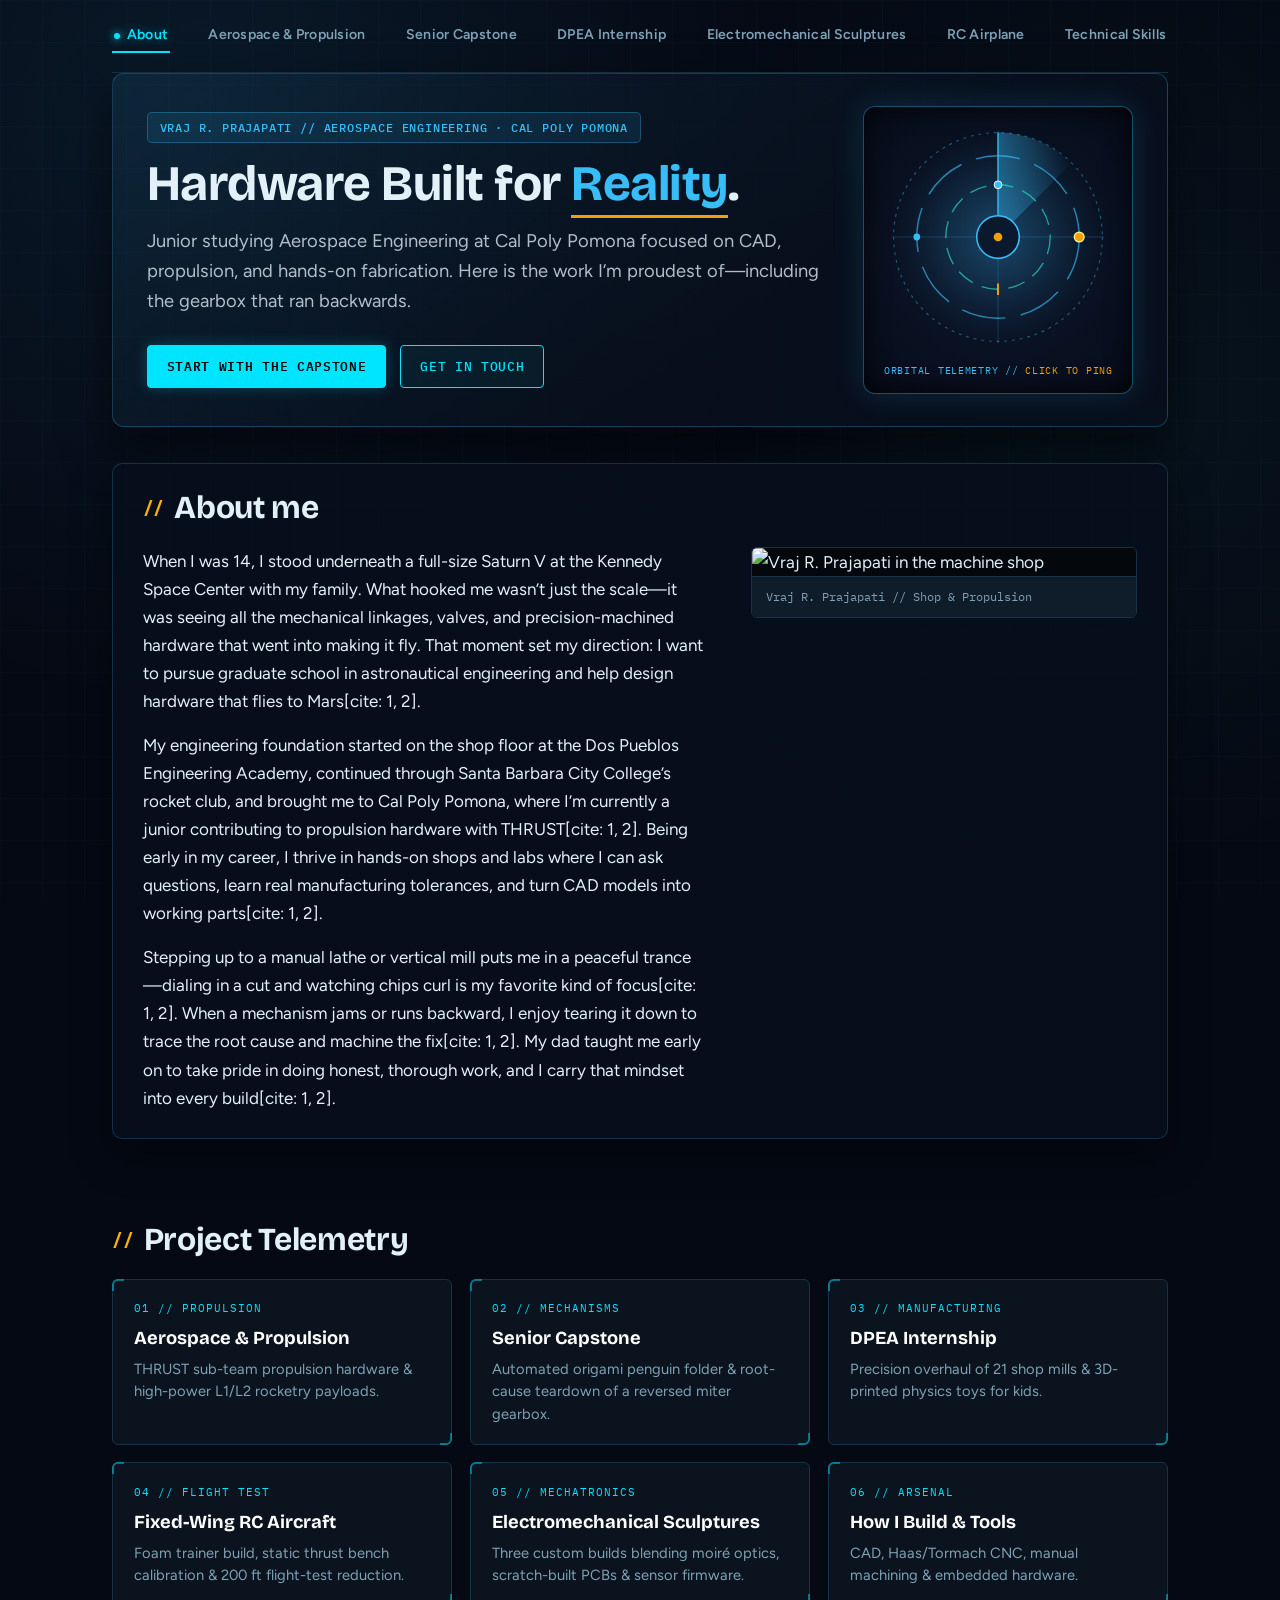
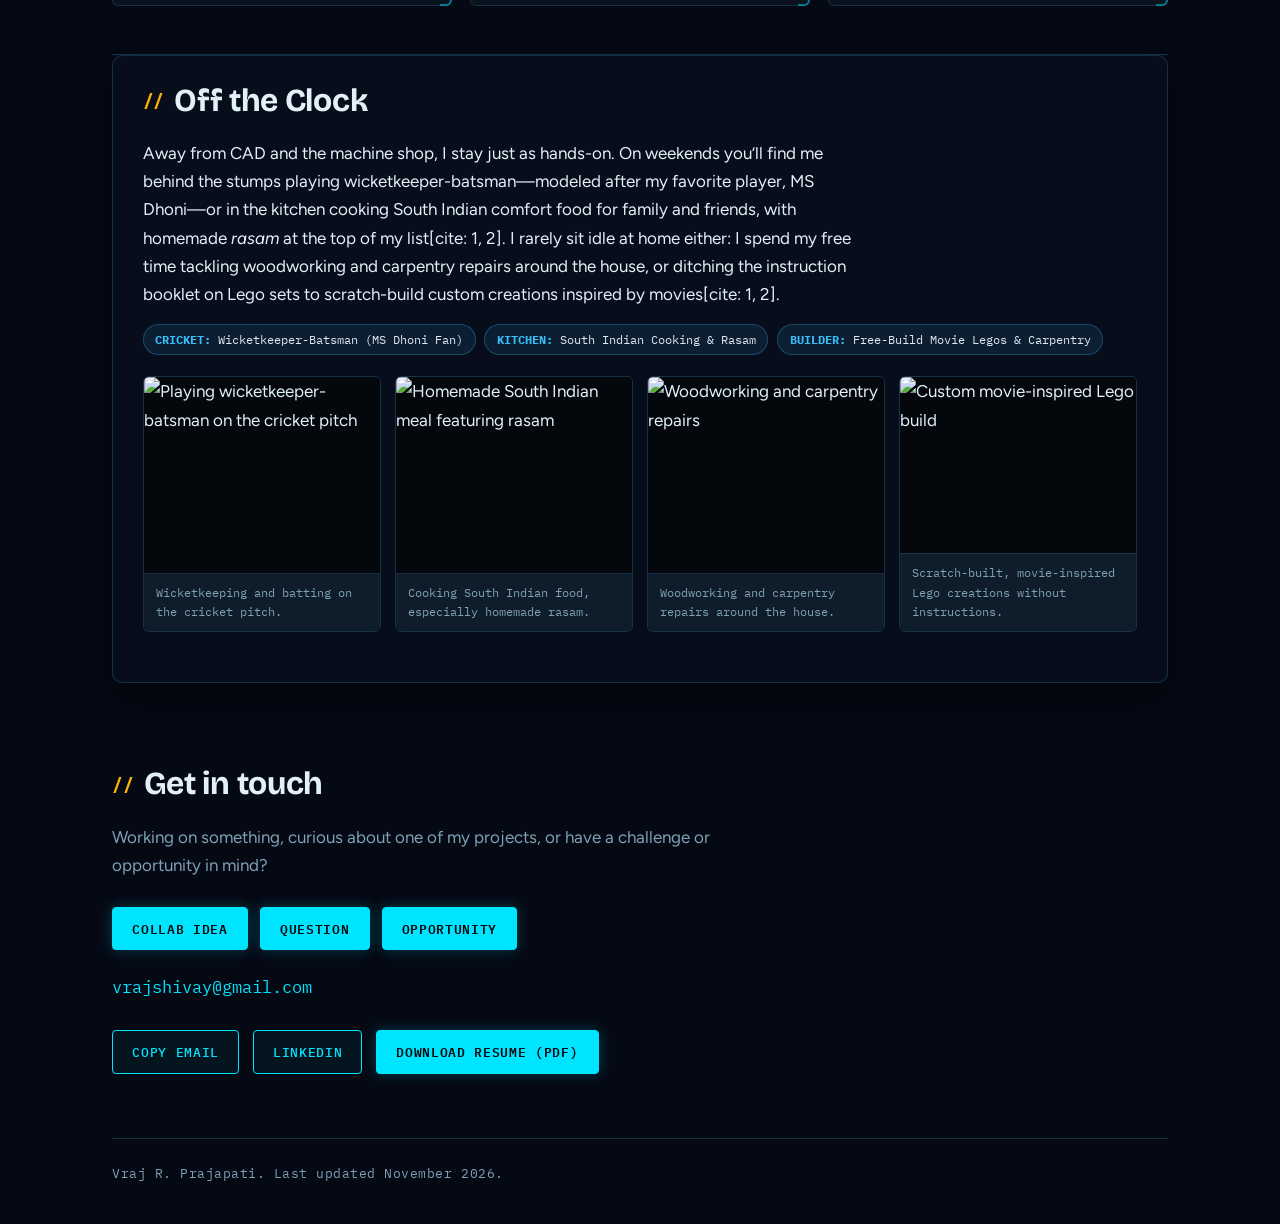
==== commit 1c242d1b: "Add files via upload" ====
--- a/index.html
+++ b/index.html
@@ -4,47 +4,265 @@
 <meta charset="utf-8">
 <meta name="viewport" content="width=device-width, initial-scale=1, viewport-fit=cover">
 <title>Vraj R. Prajapati &mdash; Aerospace &amp; Mechanical Engineering</title>
-<link rel="stylesheet" href="https://fonts.googleapis.com/css2?family=Bricolage+Grotesque:opsz,wght@12..96,600;12..96,700&family=Figtree:wght@400;500;600&family=IBM+Plex+Mono:wght@500&display=swap">
+<link rel="stylesheet" href="https://fonts.googleapis.com/css2?family=Bricolage+Grotesque:opsz,wght@12..96,600;12..96,700&family=Figtree:wght@400;500;600&family=IBM+Plex+Mono:wght@400;500;600&display=swap">
 <link rel="stylesheet" href="styles.css">
+<style>
+  :root {
+    --idx-cyan: #38BDF8;
+    --idx-teal: #2DD4BF;
+    --idx-amber: #F59E0B;
+    --idx-surface: rgba(8, 15, 28, 0.9);
+    --idx-border: rgba(56, 189, 248, 0.26);
+  }
+
+  body[data-page="about"] {
+    background-color: #050914;
+    background-image:
+      radial-gradient(circle at 16% 12%, rgba(56, 189, 248, 0.09), transparent 45%),
+      radial-gradient(circle at 84% 42%, rgba(45, 212, 191, 0.06), transparent 42%),
+      linear-gradient(rgba(56, 189, 248, 0.025) 1px, transparent 1px),
+      linear-gradient(90deg, rgba(56, 189, 248, 0.025) 1px, transparent 1px);
+    background-size: 100% 100%, 100% 100%, 42px 42px, 42px 42px;
+  }
+
+  /* Hero Layout with High-Visibility Interactive Orbital Telemetry Radar */
+  .hero-workbench {
+    display: grid;
+    grid-template-columns: 1fr 270px;
+    gap: 2rem;
+    align-items: center;
+    padding: 2rem 2.1rem;
+    margin-bottom: 2.2rem;
+    background: linear-gradient(145deg, rgba(56, 189, 248, 0.09), rgba(8, 15, 28, 0.96) 65%);
+    border: 1px solid var(--idx-border);
+    border-radius: 12px;
+    box-shadow: 0 20px 50px rgba(0, 0, 0, 0.55);
+  }
+  @media (max-width: 820px) {
+    .hero-workbench {
+      grid-template-columns: 1fr;
+      padding: 1.5rem;
+    }
+  }
+
+  .hero-badge {
+    display: inline-block;
+    font-family: 'IBM Plex Mono', monospace;
+    font-size: 0.72rem;
+    font-weight: 500;
+    letter-spacing: 0.07em;
+    color: var(--idx-cyan);
+    background: rgba(56, 189, 248, 0.1);
+    border: 1px solid rgba(56, 189, 248, 0.3);
+    padding: 0.32rem 0.75rem;
+    border-radius: 5px;
+    margin-bottom: 0.9rem;
+    text-transform: uppercase;
+  }
+  .hero-workbench h1 {
+    margin: 0 0 0.85rem;
+    font-size: clamp(2rem, 4.4vw, 3.1rem);
+    line-height: 1.1;
+  }
+  .hero-workbench h1 mark {
+    background: none;
+    color: var(--idx-cyan);
+    border-bottom: 3px solid var(--idx-amber);
+    padding-bottom: 2px;
+  }
+  .hero-workbench .lede {
+    margin: 0 0 1.4rem;
+    max-width: 56ch;
+    color: #CBD5E1;
+  }
+
+  /* Interactive Orbital Radar Box */
+  .radar-box {
+    display: flex;
+    flex-direction: column;
+    align-items: center;
+    justify-content: center;
+    padding: 0.9rem;
+    background: radial-gradient(circle at 50% 50%, #0D1930 0%, #060B17 100%);
+    border: 1px solid rgba(56, 189, 248, 0.38);
+    border-radius: 12px;
+    box-shadow: 0 0 32px rgba(56, 189, 248, 0.16), inset 0 0 24px rgba(0, 0, 0, 0.8);
+    cursor: pointer;
+    user-select: none;
+    transition: border-color 0.25s ease, box-shadow 0.25s ease;
+  }
+  .radar-box:hover {
+    border-color: rgba(56, 189, 248, 0.75);
+    box-shadow: 0 0 38px rgba(56, 189, 248, 0.28), inset 0 0 24px rgba(0, 0, 0, 0.8);
+  }
+  .radar-caption {
+    margin-top: 0.55rem;
+    font-family: 'IBM Plex Mono', monospace;
+    font-size: 0.65rem;
+    letter-spacing: 0.07em;
+    color: var(--idx-cyan);
+    text-transform: uppercase;
+    text-align: center;
+  }
+  .radar-caption span {
+    color: var(--idx-amber);
+  }
+
+  @keyframes radarSpinCW {
+    from { transform: rotate(0deg); }
+    to { transform: rotate(360deg); }
+  }
+  @keyframes radarSpinCCW {
+    from { transform: rotate(360deg); }
+    to { transform: rotate(0deg); }
+  }
+  @keyframes pulseRing {
+    0% { r: 22; opacity: 0.9; }
+    100% { r: 108; opacity: 0; }
+  }
+  .radar-orbit-1 {
+    transform-origin: 120px 120px;
+    animation: radarSpinCW 18s linear infinite;
+  }
+  .radar-orbit-2 {
+    transform-origin: 120px 120px;
+    animation: radarSpinCCW 11s linear infinite;
+  }
+  .radar-sweep {
+    transform-origin: 120px 120px;
+    animation: radarSpinCW 6s linear infinite;
+  }
+  .radar-ping-active {
+    animation: pulseRing 0.9s ease-out forwards;
+  }
+
+  /* Section & Card Upgrades */
+  .about-panel {
+    padding: 1.65rem 1.85rem;
+    margin-bottom: 2.2rem;
+    background: var(--idx-surface);
+    border: 1px solid rgba(56, 189, 248, 0.2);
+    border-radius: 10px;
+    box-shadow: 0 16px 40px rgba(0, 0, 0, 0.45);
+  }
+  .about-panel h2 {
+    margin-top: 0;
+  }
+
+  .hobby-pills {
+    display: flex;
+    flex-wrap: wrap;
+    gap: 0.55rem;
+    margin: 0.85rem 0 1.35rem;
+  }
+  .hobby-pill {
+    font-family: 'IBM Plex Mono', monospace;
+    font-size: 0.72rem;
+    padding: 0.32rem 0.72rem;
+    border-radius: 999px;
+    background: rgba(56, 189, 248, 0.1);
+    border: 1px solid rgba(56, 189, 248, 0.28);
+    color: #E2E8F0;
+  }
+  .hobby-pill strong {
+    color: var(--idx-cyan);
+  }
+
+  .shot-row figure img,
+  .hero-fig img {
+    transition: transform 0.25s ease, box-shadow 0.25s ease;
+  }
+  .shot-row figure:hover img,
+  .hero-fig:hover img {
+    transform: translateY(-2px);
+    box-shadow: 0 10px 24px rgba(0, 0, 0, 0.45);
+  }
+</style>
+<script>
+function tryNextExt(img) {
+  var exts = ['.JPG', '.jpeg', '.JPEG', '.png', '.PNG'];
+  var step = parseInt(img.dataset.step || '0', 10);
+  if (step < exts.length) {
+    img.dataset.step = step + 1;
+    img.src = img.src.replace(/\.[^.]+$/, exts[step]);
+  }
+}
+</script>
 </head>
-<body data-palette="cyan">
+<body data-page="about" data-palette="cyan">
 <div class="wrap">
 <nav aria-label="Pages"><a href="index.html" aria-current="page">About</a><a href="aerospace.html">Aerospace &amp; Propulsion</a><a href="capstone.html">Senior Capstone</a><a href="internship.html">DPEA Internship</a><a href="projects.html">Electromechanical Sculptures</a><a href="rc.html">RC Airplane</a><a href="skills.html">Technical Skills</a></nav>
 
-<header class="hero">
-  <svg class="hero-reticle" viewBox="0 0 300 300" aria-hidden="true">
-    <circle cx="150" cy="150" r="136" fill="none" stroke="currentColor" stroke-width="1" stroke-dasharray="4 6"/>
-    <g class="orbit-cw">
-      <circle cx="150" cy="150" r="108" fill="none" stroke="currentColor" stroke-width="1.2" stroke-dasharray="42 18"/>
-      <circle cx="258" cy="150" r="4" fill="currentColor"/>
-    </g>
-    <g class="orbit-ccw">
-      <circle cx="150" cy="150" r="76" fill="none" stroke="currentColor" stroke-width="1" stroke-dasharray="16 12"/>
-      <line x1="150" y1="62" x2="150" y2="86" stroke="currentColor" stroke-width="1.2"/>
-      <line x1="150" y1="214" x2="150" y2="238" stroke="currentColor" stroke-width="1.2"/>
-    </g>
-    <circle cx="150" cy="150" r="38" fill="none" stroke="currentColor" stroke-width="0.9"/>
-    <line x1="138" y1="150" x2="162" y2="150" stroke="currentColor" stroke-width="1"/>
-    <line x1="150" y1="138" x2="150" y2="162" stroke="currentColor" stroke-width="1"/>
-  </svg>
+<header class="hero-workbench">
   <div class="hero-content">
-    <p class="eyebrow">VRAJ R. PRAJAPATI // AEROSPACE ENGINEERING &middot; CAL POLY POMONA</p>
+    <div class="hero-badge">VRAJ R. PRAJAPATI // AEROSPACE ENGINEERING &middot; CAL POLY POMONA</div>
     <h1>Hardware Built for <mark>Reality</mark>.</h1>
-    <p class="lede">Junior studying Aerospace Engineering at Cal Poly Pomona focused on CAD, propulsion, and hands-on fabrication. Here is the work I'm proudest of&mdash;including the gearbox that ran backwards.</p>
+    <p class="lede">Junior studying Aerospace Engineering at Cal Poly Pomona focused on CAD, propulsion, and hands-on fabrication. Here is the work I&rsquo;m proudest of&mdash;including the gearbox that ran backwards.</p>
     <div class="links">
       <a class="btn fill" href="capstone.html">Start with the capstone</a>
       <a class="btn" href="#contact">Get in touch</a>
     </div>
   </div>
+
+  <!-- High-Contrast Interactive Orbital Trajectory Radar -->
+  <div class="radar-box" id="orbital-radar" role="button" tabindex="0" aria-label="Interactive orbital trajectory radar. Click to send telemetry pulse.">
+    <svg width="232" height="232" viewBox="0 0 240 240" aria-hidden="true">
+      <defs>
+        <radialGradient id="radarGlow" cx="50%" cy="50%" r="50%">
+          <stop offset="0%" stop-color="#38BDF8" stop-opacity="0.28"/>
+          <stop offset="70%" stop-color="#38BDF8" stop-opacity="0.06"/>
+          <stop offset="100%" stop-color="#38BDF8" stop-opacity="0"/>
+        </radialGradient>
+        <linearGradient id="sweepGrad" x1="0%" y1="0%" x2="100%" y2="0%">
+          <stop offset="0%" stop-color="#38BDF8" stop-opacity="0.42"/>
+          <stop offset="100%" stop-color="#38BDF8" stop-opacity="0"/>
+        </linearGradient>
+      </defs>
+
+      <!-- Ambient Radar Glow & Crosshairs -->
+      <circle cx="120" cy="120" r="110" fill="url(#radarGlow)"/>
+      <line x1="10" y1="120" x2="230" y2="120" stroke="#38BDF8" stroke-opacity="0.22" stroke-width="1"/>
+      <line x1="120" y1="10" x2="120" y2="230" stroke="#38BDF8" stroke-opacity="0.22" stroke-width="1"/>
+
+      <!-- Outer Fixed Degree Ring -->
+      <circle cx="120" cy="120" r="108" fill="none" stroke="#38BDF8" stroke-opacity="0.42" stroke-width="1.2" stroke-dasharray="3 5"/>
+
+      <!-- Rotating Radar Sweep Wedge -->
+      <g class="radar-sweep">
+        <path d="M 120 120 L 120 12 A 108 108 0 0 1 196 44 Z" fill="url(#sweepGrad)"/>
+        <line x1="120" y1="120" x2="120" y2="12" stroke="#38BDF8" stroke-width="1.6" stroke-opacity="0.85"/>
+      </g>
+
+      <!-- Orbit 1 (Outer Mars Transfer Ring + Spacecraft Node) -->
+      <g class="radar-orbit-1">
+        <circle cx="120" cy="120" r="84" fill="none" stroke="#38BDF8" stroke-opacity="0.65" stroke-width="1.5" stroke-dasharray="46 16"/>
+        <circle cx="204" cy="120" r="5" fill="#F59E0B" stroke="#FEF08A" stroke-width="1.5"/>
+        <circle cx="36" cy="120" r="3.5" fill="#38BDF8"/>
+      </g>
+
+      <!-- Orbit 2 (Inner LEO Ring + Telemetry Markers) -->
+      <g class="radar-orbit-2">
+        <circle cx="120" cy="120" r="54" fill="none" stroke="#2DD4BF" stroke-opacity="0.7" stroke-width="1.4" stroke-dasharray="18 10"/>
+        <circle cx="120" cy="66" r="4" fill="#38BDF8" stroke="#FFF" stroke-width="1"/>
+        <line x1="120" y1="168" x2="120" y2="180" stroke="#F59E0B" stroke-width="2"/>
+      </g>
+
+      <!-- Center Core & Interactive Ping Ring -->
+      <circle cx="120" cy="120" r="22" fill="#0B192E" stroke="#38BDF8" stroke-width="1.6"/>
+      <circle cx="120" cy="120" r="4.5" fill="#F59E0B"/>
+      <circle id="radar-ping-circle" cx="120" cy="120" r="22" fill="none" stroke="#F59E0B" stroke-width="2" opacity="0"/>
+    </svg>
+    <div class="radar-caption" id="radar-status">ORBITAL TELEMETRY // <span>CLICK TO PING</span></div>
+  </div>
 </header>
 
-<section id="about">
+<section id="about" class="about-panel">
   <h2>About me</h2>
   <div class="about-grid">
     <div>
-      <p>When I was 14, I stood underneath a full-size Saturn V at the Kennedy Space Center with my family. What got me wasn't just the scale&mdash;it was seeing all the mechanical linkages, valves, and machined hardware that went into making it fly. That moment decided my path: I want to pursue graduate school in astronautical engineering and help build hardware that flies to Mars.</p>
-      <p>My foundation started on the shop floor at the Dos Pueblos Engineering Academy, continued through Santa Barbara City College's rocketry club, and brought me to Cal Poly Pomona, where I'm currently a junior contributing to propulsion hardware with THRUST. I'm still early in my engineering career, and I love being in environments where I can ask questions, learn real manufacturing tolerances, and turn CAD models into working parts.</p>
-      <p style="margin-bottom:0;">Stepping up to a manual lathe or vertical mill puts me in a peaceful trance&mdash;dialing in a cut and watching chips curl is my favorite kind of focus. When something breaks, I enjoy taking it apart to trace the root cause and machine the fix. My dad taught me early on to take pride in doing honest, thorough work, and I carry that mindset into every build.</p>
+      <p>When I was 14, I stood underneath a full-size Saturn V at the Kennedy Space Center with my family. What hooked me wasn&rsquo;t just the scale&mdash;it was seeing all the mechanical linkages, valves, and precision-machined hardware that went into making it fly. That moment set my direction: I want to pursue graduate school in astronautical engineering and help design hardware that flies to Mars[cite: 1, 2].</p>
+      <p>My engineering foundation started on the shop floor at the Dos Pueblos Engineering Academy, continued through Santa Barbara City College&rsquo;s rocket club, and brought me to Cal Poly Pomona, where I&rsquo;m currently a junior contributing to propulsion hardware with THRUST[cite: 1, 2]. Being early in my career, I thrive in hands-on shops and labs where I can ask questions, learn real manufacturing tolerances, and turn CAD models into working parts[cite: 1, 2].</p>
+      <p style="margin-bottom:0;">Stepping up to a manual lathe or vertical mill puts me in a peaceful trance&mdash;dialing in a cut and watching chips curl is my favorite kind of focus[cite: 1, 2]. When a mechanism jams or runs backward, I enjoy tearing it down to trace the root cause and machine the fix[cite: 1, 2]. My dad taught me early on to take pride in doing honest, thorough work, and I carry that mindset into every build[cite: 1, 2].</p>
     </div>
     <figure class="hero-fig" style="margin:0;">
       <img src="images/about-portrait.jpg" onerror="tryNextExt(this)" alt="Vraj R. Prajapati in the machine shop" loading="lazy">
@@ -65,21 +283,30 @@
   </div>
 </section>
 
-<section id="beyond">
+<section id="beyond" class="about-panel">
   <h2>Off the Clock</h2>
-  <p style="margin-bottom:1.5rem;">Outside the machine shop and CAD, I play wicketkeeper-batsman on the cricket pitch (modeled after my favorite player, MS Dhoni) and cook South Indian food for family and friends, with rasam as my favorite dish to make. I rarely sit idle at home either&mdash;I spend my free time on woodworking and carpentry repairs, or ditching the instruction booklet on Lego sets to scratch-build custom creations inspired by movies.</p>
+  <p>Away from CAD and the machine shop, I stay just as hands-on. On weekends you&rsquo;ll find me behind the stumps playing wicketkeeper-batsman&mdash;modeled after my favorite player, MS Dhoni&mdash;or in the kitchen cooking South Indian comfort food for family and friends, with homemade <em>rasam</em> at the top of my list[cite: 1, 2]. I rarely sit idle at home either: I spend my free time tackling woodworking and carpentry repairs around the house, or ditching the instruction booklet on Lego sets to scratch-build custom creations inspired by movies[cite: 1, 2].</p>
+  <div class="hobby-pills">
+    <span class="hobby-pill"><strong>CRICKET:</strong> Wicketkeeper-Batsman (MS Dhoni Fan)</span>
+    <span class="hobby-pill"><strong>KITCHEN:</strong> South Indian Cooking &amp; Rasam</span>
+    <span class="hobby-pill"><strong>BUILDER:</strong> Free-Build Movie Legos &amp; Carpentry</span>
+  </div>
   <div class="shot-row">
     <figure>
+      <img src="images/hobby-cricket.jpg" onerror="tryNextExt(this)" alt="Playing wicketkeeper-batsman on the cricket pitch" loading="lazy">
+      <figcaption>Wicketkeeping and batting on the cricket pitch.</figcaption>
+    </figure>
+    <figure>
+      <img src="images/hobby-south-indian-food.jpg" onerror="tryNextExt(this)" alt="Homemade South Indian meal featuring rasam" loading="lazy">
+      <figcaption>Cooking South Indian food, especially homemade rasam.</figcaption>
+    </figure>
+    <figure>
       <img src="images/hobby-woodworking.jpg" onerror="tryNextExt(this)" alt="Woodworking and carpentry repairs" loading="lazy">
-      <figcaption>Woodworking and carpentry repairs.</figcaption>
+      <figcaption>Woodworking and carpentry repairs around the house.</figcaption>
     </figure>
     <figure>
       <img src="images/hobby-lego.jpg" onerror="tryNextExt(this)" alt="Custom movie-inspired Lego build" loading="lazy">
-      <figcaption>Scratch-built, movie-inspired Lego creations.</figcaption>
-    </figure>
-    <figure>
-      <img src="images/hobby-cricket-cooking.jpg" onerror="tryNextExt(this)" alt="Cricket and South Indian cooking" loading="lazy">
-      <figcaption>Wicketkeeping, batting, and South Indian cooking.</figcaption>
+      <figcaption>Scratch-built, movie-inspired Lego creations without instructions.</figcaption>
     </figure>
   </div>
 </section>
@@ -100,12 +327,45 @@
   </div>
   <p id="copied" aria-live="polite" style="margin-top:0.75rem;color:var(--muted);"></p>
 </section>
-
 <footer>Vraj R. Prajapati. Last updated November 2026.</footer>
 </div>
 
 <script>
 (function () {
+  // Interactive Orbital Telemetry Radar Ping
+  var radar = document.getElementById('orbital-radar');
+  var pingCircle = document.getElementById('radar-ping-circle');
+  var radarStatus = document.getElementById('radar-status');
+  var pingCount = 0;
+  var lockMessages = [
+    'MARS TRANSFER // LOCKED',
+    'THRUST STAND // NOMINAL',
+    'SATURN V // INSPIRATION',
+    'ORBITAL TELEMETRY // ACTIVE'
+  ];
+
+  function triggerPing() {
+    if (!pingCircle) return;
+    pingCircle.classList.remove('radar-ping-active');
+    void pingCircle.offsetWidth;
+    pingCircle.classList.add('radar-ping-active');
+    if (radarStatus) {
+      radarStatus.innerHTML = lockMessages[pingCount % lockMessages.length];
+      pingCount++;
+    }
+  }
+
+  if (radar) {
+    radar.addEventListener('click', triggerPing);
+    radar.addEventListener('keydown', function (e) {
+      if (e.key === 'Enter' || e.key === ' ') {
+        e.preventDefault();
+        triggerPing();
+      }
+    });
+  }
+
+  // Copy Email Button
   var btn = document.getElementById('copy');
   var out = document.getElementById('copied');
   if (!btn) return;
@@ -126,6 +386,5 @@
 })();
 </script>
 <script src="lightbox.js" defer></script>
-<script src="hud.js" defer></script>
 </body>
 </html>
--- a/styles.css
+++ b/styles.css
@@ -394,4 +394,337 @@
   border-color: var(--accent);
   color: var(--btn-ink);
   font-weight: 600;
-  box-shadow: 0 0 14px rgba+  box-shadow: 0 0 14px rgba(var(--accent-rgb), 0.3);
+}
+
+.skills { display: grid; grid-template-columns: repeat(auto-fit, minmax(17.5rem, 1fr)); gap: 1.25rem; }
+.skills > div {
+  background: var(--surface);
+  border: 1px solid var(--line);
+  border-radius: 6px;
+  padding: 1.15rem 1.25rem;
+  transition: border-color 0.2s ease, transform 0.2s ease;
+}
+.skills > div:hover { border-color: var(--accent); }
+.skills > div.is-hidden { display: none; }
+.skills h3 { font-size: 1.02rem; margin-bottom: 0.65rem; color: var(--accent); font-family: var(--mono); text-transform: uppercase; letter-spacing: 0.05em; }
+.skills ul { list-style: none; padding: 0; margin: 0; }
+.skills li { padding: 0.35rem 0; border-bottom: 1px solid var(--line); font-size: 0.94rem; }
+.skills li:last-child { border-bottom: 0; }
+
+/* Page Header & Interactive Micro-Interactions */
+.page-head { position: relative; padding-block: 2.25rem 1.75rem; border-bottom: 1px solid var(--line); overflow: hidden; }
+.page-head h1 { font-size: clamp(2rem, 5vw, 3.1rem); font-weight: 700; margin-bottom: 0.75rem; color: #FFFFFF; }
+.page-head-grid { display: flex; flex-wrap: wrap; align-items: center; justify-content: space-between; gap: 1.25rem; }
+
+/* Aerospace Flight Trajectory Track */
+.trajectory-hud {
+  display: flex;
+  flex-wrap: wrap;
+  align-items: center;
+  justify-content: space-between;
+  gap: 0.5rem;
+  margin-top: 1.25rem;
+  padding: 0.65rem 0.9rem;
+  background: var(--surface);
+  border: 1px solid var(--line);
+  border-radius: 6px;
+  font-family: var(--mono);
+  font-size: 0.72rem;
+}
+.traj-step { display: inline-flex; align-items: center; gap: 0.4rem; color: var(--muted); transition: color 0.2s ease; }
+.traj-step .dot { width: 7px; height: 7px; border-radius: 50%; background: var(--line); transition: all 0.2s ease; }
+.traj-step.active { color: var(--accent); font-weight: 600; }
+.traj-step.active .dot { background: var(--accent); box-shadow: 0 0 8px var(--accent); }
+
+/* Capstone Meshing Miter Gears & CAD/Physical Toggle */
+.gear-widget {
+  display: inline-flex;
+  align-items: center;
+  gap: 0.75rem;
+  padding: 0.55rem 0.9rem;
+  background: var(--surface);
+  border: 1px solid var(--line);
+  border-radius: 6px;
+  font-family: var(--mono);
+  font-size: 0.72rem;
+  color: var(--muted);
+}
+.gear-widget svg { width: 64px; height: 40px; color: var(--accent); overflow: visible; }
+.gear-a { transform-origin: 20px 20px; }
+.gear-b { transform-origin: 44px 20px; color: var(--pop); }
+
+.xray-toggle-bar { display: flex; flex-wrap: wrap; align-items: center; justify-content: space-between; gap: 0.75rem; margin-bottom: 0.85rem; }
+.xray-btn {
+  font-family: var(--mono);
+  font-size: 0.75rem;
+  letter-spacing: 0.05em;
+  text-transform: uppercase;
+  padding: 0.38rem 0.85rem;
+  border-radius: 4px;
+  border: 1px solid var(--pop);
+  background: var(--pop-dim);
+  color: var(--pop);
+  cursor: pointer;
+  transition: all 0.2s ease;
+}
+.xray-btn:hover { background: var(--pop); color: var(--btn-ink); }
+
+/* Internship Vernier Caliper Scale & Fleet Status */
+.caliper-strip {
+  position: relative;
+  height: 26px;
+  margin: 0.75rem 0 1.5rem;
+  background: var(--surface);
+  border: 1px solid var(--line);
+  border-radius: 4px;
+  overflow: hidden;
+  display: flex;
+  align-items: center;
+  padding-inline: 0.75rem;
+  font-family: var(--mono);
+  font-size: 0.7rem;
+  color: var(--accent);
+}
+.caliper-ticks {
+  position: absolute;
+  inset: 0;
+  background-image: repeating-linear-gradient(90deg, var(--line) 0, var(--line) 1px, transparent 1px, transparent 12px);
+  opacity: 0.7;
+  will-change: transform;
+}
+.caliper-readout { position: relative; z-index: 2; background: var(--surface); padding-inline: 0.45rem; border: 1px solid var(--line); border-radius: 3px; }
+.fleet-badge {
+  display: inline-flex;
+  align-items: center;
+  gap: 0.5rem;
+  font-family: var(--mono);
+  font-size: 0.75rem;
+  padding: 0.35rem 0.75rem;
+  border-radius: 4px;
+  border: 1px solid var(--accent);
+  background: var(--accent-dim);
+  color: var(--accent);
+}
+.fleet-badge .pulse-dot { width: 8px; height: 8px; border-radius: 50%; background: var(--accent); box-shadow: 0 0 8px var(--accent); }
+
+/* RC Artificial Horizon Reticle */
+.horizon-widget {
+  display: inline-flex;
+  align-items: center;
+  gap: 0.75rem;
+  padding: 0.55rem 0.9rem;
+  background: var(--surface);
+  border: 1px solid var(--line);
+  border-radius: 6px;
+  font-family: var(--mono);
+  font-size: 0.72rem;
+  color: var(--muted);
+}
+.horizon-widget svg { width: 54px; height: 54px; color: var(--accent); }
+
+/* Projects Moire Phase Overlay & PCB Pulse */
+.moire-banner {
+  position: relative;
+  height: 36px;
+  margin-top: 1rem;
+  border: 1px solid var(--line);
+  border-radius: 4px;
+  overflow: hidden;
+  background: var(--surface);
+}
+.moire-layer {
+  position: absolute;
+  inset: -20px;
+  background-image: repeating-linear-gradient(60deg, rgba(var(--accent-rgb), 0.28) 0, rgba(var(--accent-rgb), 0.28) 2px, transparent 2px, transparent 10px);
+}
+.moire-layer.layer-2 {
+  background-image: repeating-linear-gradient(-60deg, rgba(var(--pop-rgb), 0.28) 0, rgba(var(--pop-rgb), 0.28) 2px, transparent 2px, transparent 10px);
+  will-change: transform;
+}
+
+.phase { margin-bottom: 1.75rem; padding-left: 1rem; border-left: 2px solid var(--line); }
+.phase h3 { font-size: 1.2rem; margin-bottom: 0.2rem; color: #FFFFFF; }
+.phase .when { margin-bottom: 0.5rem; }
+.proj-body h4 { font-family: var(--display); font-size: 1.1rem; margin: 1.4rem 0 0.4rem; color: var(--accent); }
+.back { margin-top: 2rem; font-family: var(--mono); font-size: 0.88rem; }
+
+/* Figures & Media Containers — Strict Proportional Bounds */
+.hero-fig {
+  margin: 0 0 1.5rem;
+  border-radius: 6px;
+  overflow: hidden;
+  border: 1px solid var(--line);
+  background: #04080D;
+  max-width: 100%;
+}
+.hero-fig img, .hero-fig video {
+  display: block;
+  width: 100%;
+  height: auto;
+  max-height: 22rem;
+  object-fit: contain;
+  background: #04080D;
+}
+.hero-fig img { cursor: zoom-in; }
+.hero-fig figcaption {
+  padding: 0.6rem 0.9rem;
+  font-family: var(--mono);
+  font-size: 0.78rem;
+  color: var(--muted);
+  background: var(--surface-elevated);
+  border-top: 1px solid var(--line);
+}
+
+.shot-row {
+  display: flex;
+  flex-wrap: wrap;
+  gap: 0.9rem;
+  margin: 0 0 1.5rem;
+}
+.shot-row figure {
+  margin: 0;
+  flex: 1 1 14rem;
+  max-width: 18.5rem;
+  border: 1px solid var(--line);
+  border-radius: 6px;
+  overflow: hidden;
+  background: #04080D;
+  display: flex;
+  flex-direction: column;
+  transition: border-color 0.2s ease;
+}
+.shot-row figure:hover { border-color: var(--accent); }
+.shot-row img, .shot-row video {
+  display: block;
+  width: 100%;
+  height: 11rem;
+  max-height: 11rem;
+  object-fit: contain;
+  background: #04080D;
+}
+.shot-row img { cursor: zoom-in; }
+.shot-row figcaption {
+  padding: 0.55rem 0.75rem;
+  font-family: var(--mono);
+  font-size: 0.74rem;
+  color: var(--muted);
+  background: var(--surface-elevated);
+  border-top: 1px solid var(--line);
+  margin-top: auto;
+}
+.shot-row.wide figure { flex-basis: 100%; max-width: 100%; }
+.shot-row.wide img, .shot-row.wide video { height: auto; max-height: 22rem; }
+
+.gallery-head {
+  font-family: var(--mono);
+  font-size: 0.78rem;
+  letter-spacing: 0.08em;
+  text-transform: uppercase;
+  color: var(--pop);
+  margin: 1.75rem 0 0.75rem;
+}
+.gallery {
+  display: grid;
+  grid-template-columns: repeat(auto-fill, minmax(10rem, 1fr));
+  gap: 0.65rem;
+}
+.gallery figure {
+  margin: 0;
+  border: 1px solid var(--line);
+  border-radius: 6px;
+  overflow: hidden;
+  background: #04080D;
+  transition: border-color 0.2s ease;
+}
+.gallery figure:hover { border-color: var(--accent); }
+.gallery img, .gallery video {
+  display: block;
+  width: 100%;
+  height: 8.5rem;
+  max-height: 8.5rem;
+  object-fit: contain;
+  background: #04080D;
+}
+.gallery img { cursor: zoom-in; }
+.gallery figcaption {
+  padding: 0.45rem 0.55rem;
+  font-size: 0.74rem;
+  color: var(--muted);
+  line-height: 1.35;
+  background: var(--surface-elevated);
+  border-top: 1px solid var(--line);
+}
+.gallery .side figcaption { font-style: italic; }
+
+.compare {
+  display: grid;
+  grid-template-columns: 1fr 1fr;
+  gap: 1rem;
+  margin: 1.2rem 0;
+}
+.compare figure {
+  margin: 0;
+  border: 1px solid var(--line);
+  border-radius: 6px;
+  overflow: hidden;
+  background: #04080D;
+}
+.compare img {
+  display: block;
+  width: 100%;
+  height: 13rem;
+  max-height: 13rem;
+  object-fit: contain;
+  background: #04080D;
+  cursor: zoom-in;
+}
+.compare figcaption {
+  padding: 0.5rem 0.7rem;
+  font-family: var(--mono);
+  font-size: 0.75rem;
+  color: var(--muted);
+  background: var(--surface-elevated);
+  border-top: 1px solid var(--line);
+}
+
+/* Telemetry Data Tables */
+.data-table { width: 100%; border-collapse: collapse; margin: 0 0 1.5rem; font-size: 0.88rem; background: rgba(var(--accent-rgb), 0.02); border: 1px solid var(--line); }
+.data-table caption { text-align: left; font-family: var(--mono); font-size: 0.72rem; letter-spacing: 0.08em; text-transform: uppercase; color: var(--accent); margin-bottom: 0.5rem; }
+.data-table th, .data-table td { padding: 0.55rem 0.85rem; border-bottom: 1px solid var(--line); text-align: left; }
+.data-table th { font-family: var(--mono); font-size: 0.72rem; letter-spacing: 0.06em; text-transform: uppercase; color: var(--pop); font-weight: 500; background: var(--surface-elevated); }
+.data-table td:not(:first-child), .data-table th:not(:first-child) { text-align: right; font-variant-numeric: tabular-nums; font-family: var(--mono); }
+.data-table tbody tr:hover { background: rgba(var(--accent-rgb), 0.05); }
+.data-table tbody tr:last-child td { border-bottom: none; }
+
+.contact { border-bottom: 0; }
+.topics { display: flex; flex-wrap: wrap; gap: 0.75rem; margin: 0 0 1.5rem; }
+.addr { font-family: var(--mono); font-size: 1.05rem; color: var(--accent); user-select: all; overflow-wrap: anywhere; }
+footer {
+  padding-block: 1.5rem 2.5rem;
+  border-top: 1px solid var(--line);
+  color: var(--muted);
+  font-family: var(--mono);
+  font-size: 0.8rem;
+  letter-spacing: 0.04em;
+}
+
+@media (max-width: 30rem) {
+  .shot-row figure { flex-basis: 100%; max-width: 100%; }
+  .compare { grid-template-columns: 1fr; }
+  .data-table { font-size: 0.8rem; }
+  .data-table th, .data-table td { padding: 0.4rem 0.5rem; }
+}
+
+@media (prefers-reduced-motion: reduce) {
+  html { scroll-behavior: auto; }
+  .hero-reticle .orbit-cw, .hero-reticle .orbit-ccw { animation: none; }
+}
+
+/* Lightbox */
+.lightbox-overlay { position: fixed; inset: 0; background: rgba(4, 9, 14, 0.96); display: flex; align-items: center; justify-content: center; padding: 3rem 1.25rem; z-index: 999; cursor: zoom-out; }
+.lightbox-overlay[hidden] { display: none; }
+.lightbox-overlay img { max-width: 100%; max-height: 100%; object-fit: contain; border: 1px solid var(--accent); box-shadow: 0 0 30px rgba(var(--accent-rgb), 0.25); border-radius: 4px; cursor: default; }
+.lightbox-close { position: fixed; top: 1rem; right: 1.25rem; width: 2.5rem; height: 2.5rem; border-radius: 4px; border: 1px solid var(--accent); background: rgba(var(--accent-rgb), 0.12); color: var(--accent); font-size: 1.6rem; line-height: 1; cursor: pointer; z-index: 1000; }
+.lightbox-close[hidden] { display: none; }
+.lightbox-close:hover { background: var(--accent); color: var(--btn-ink); }
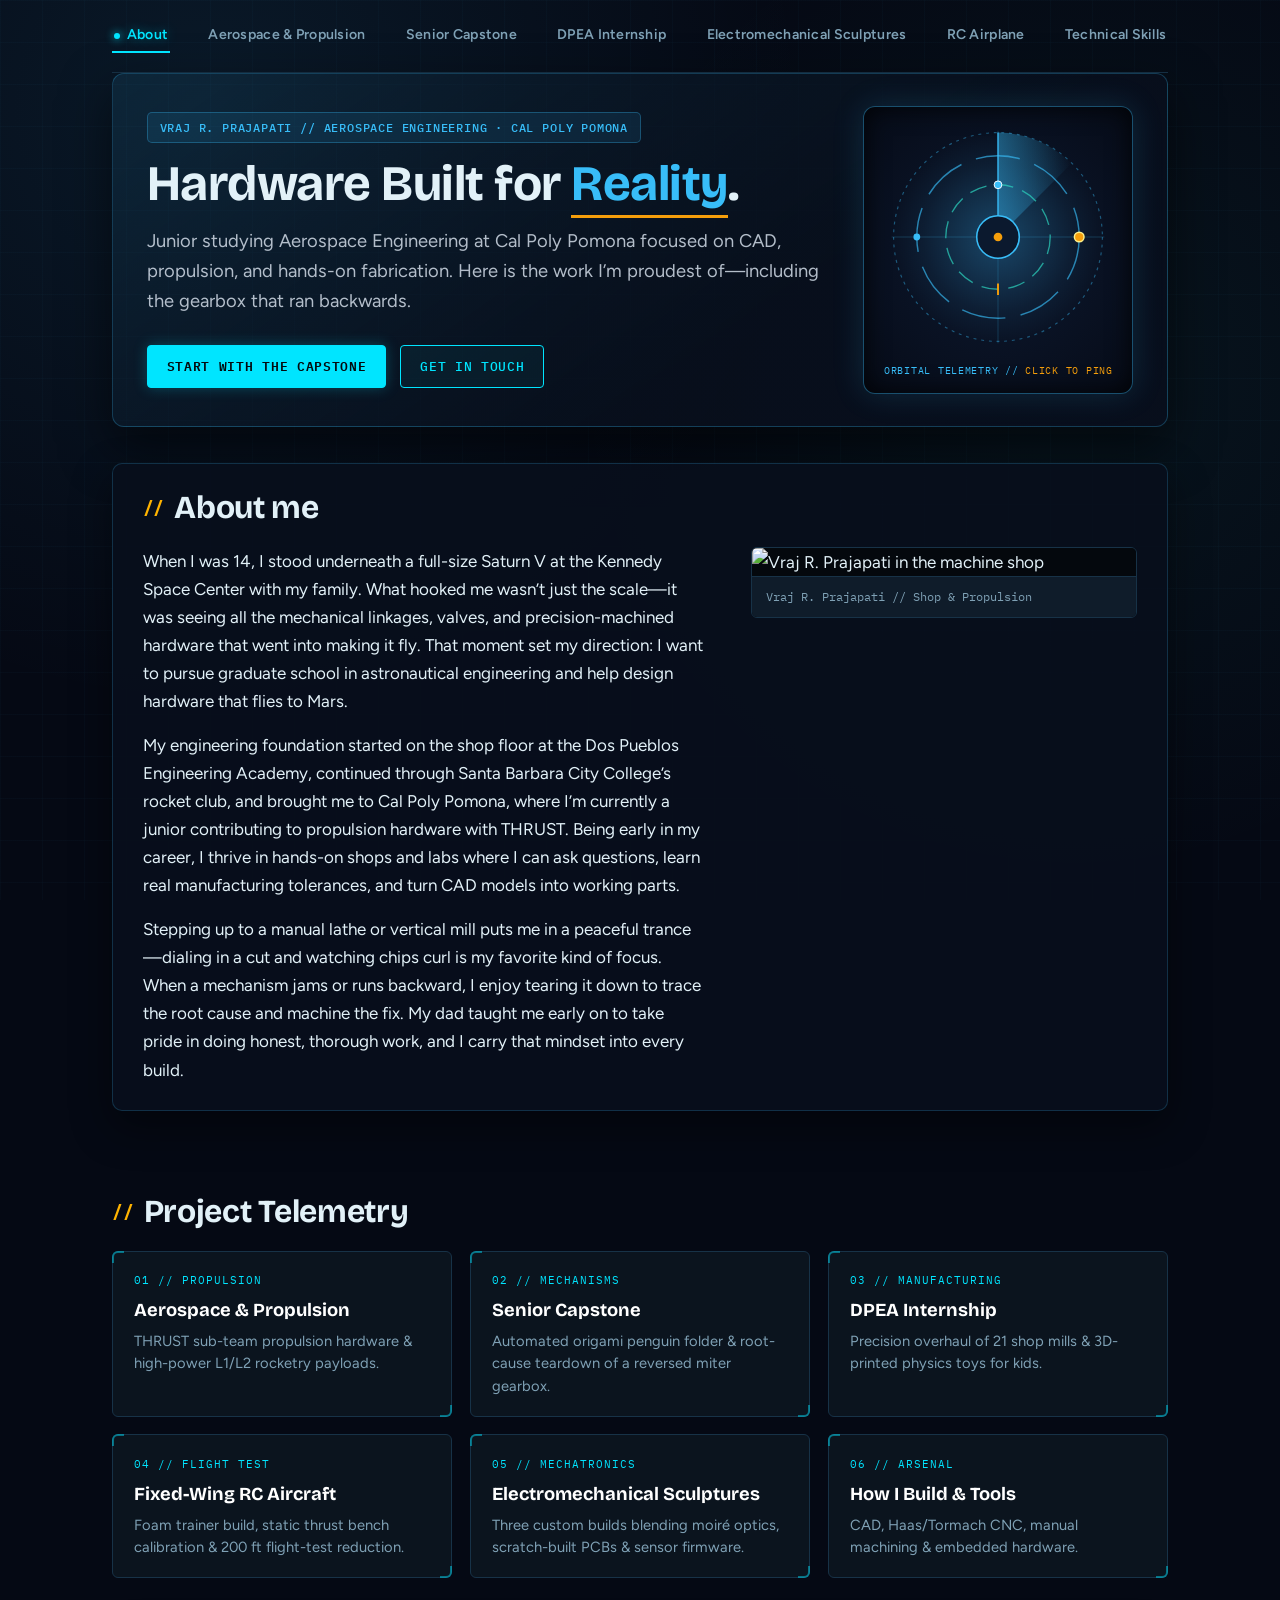
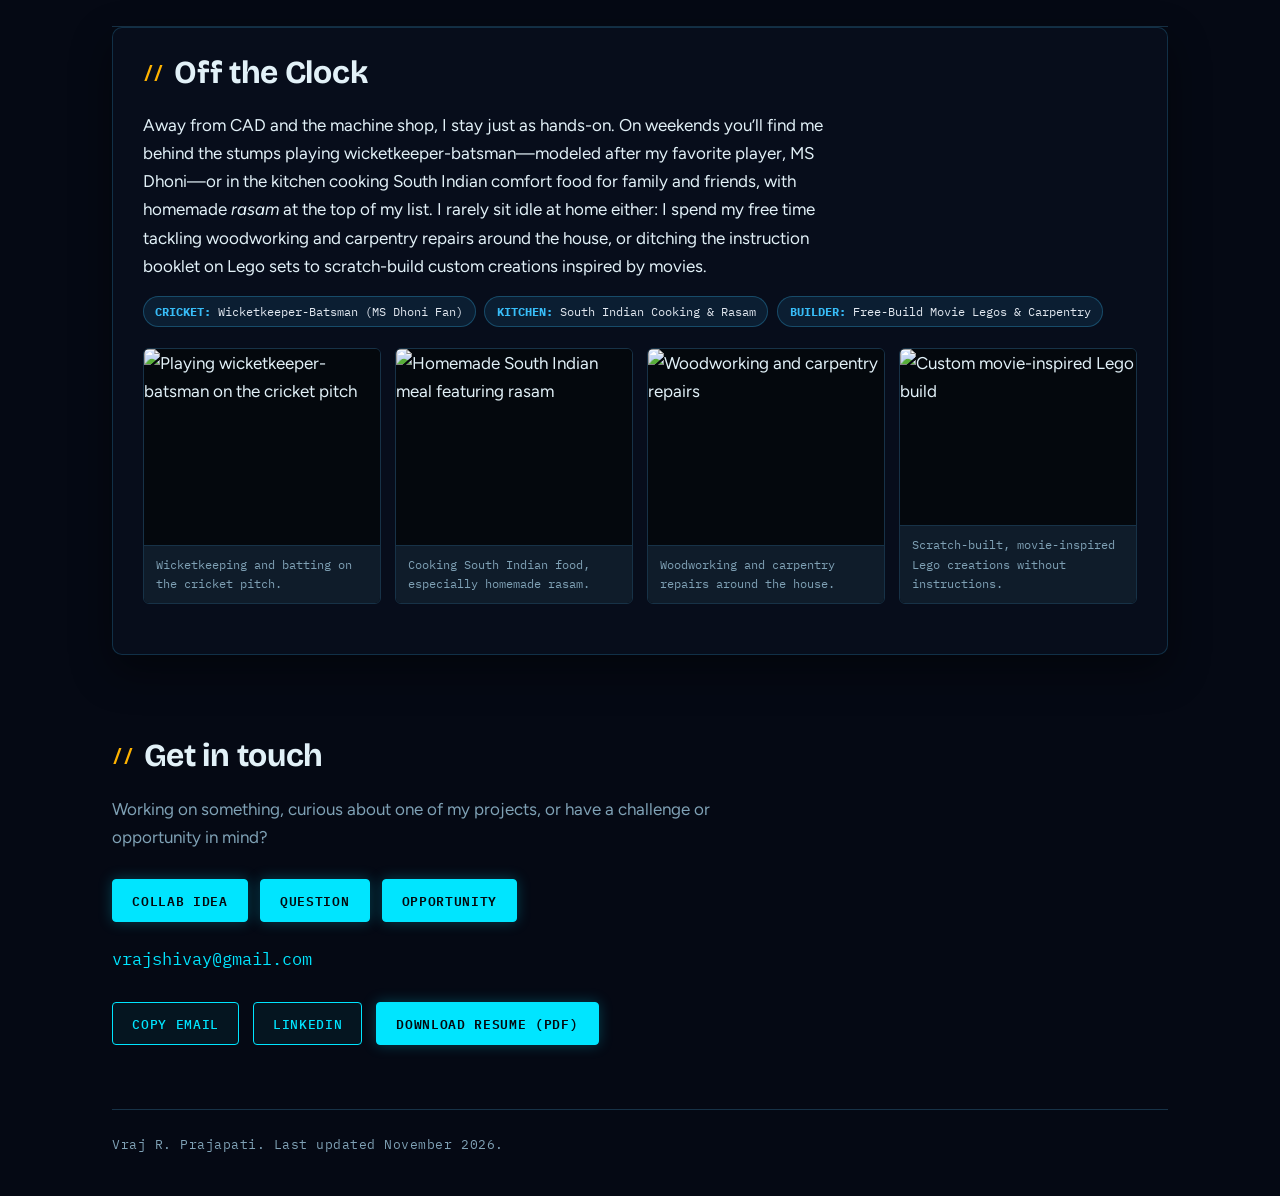
==== commit c1c6b794: "Add files via upload" ====
--- a/index.html
+++ b/index.html
@@ -260,9 +260,9 @@
   <h2>About me</h2>
   <div class="about-grid">
     <div>
-      <p>When I was 14, I stood underneath a full-size Saturn V at the Kennedy Space Center with my family. What hooked me wasn&rsquo;t just the scale&mdash;it was seeing all the mechanical linkages, valves, and precision-machined hardware that went into making it fly. That moment set my direction: I want to pursue graduate school in astronautical engineering and help design hardware that flies to Mars[cite: 1, 2].</p>
-      <p>My engineering foundation started on the shop floor at the Dos Pueblos Engineering Academy, continued through Santa Barbara City College&rsquo;s rocket club, and brought me to Cal Poly Pomona, where I&rsquo;m currently a junior contributing to propulsion hardware with THRUST[cite: 1, 2]. Being early in my career, I thrive in hands-on shops and labs where I can ask questions, learn real manufacturing tolerances, and turn CAD models into working parts[cite: 1, 2].</p>
-      <p style="margin-bottom:0;">Stepping up to a manual lathe or vertical mill puts me in a peaceful trance&mdash;dialing in a cut and watching chips curl is my favorite kind of focus[cite: 1, 2]. When a mechanism jams or runs backward, I enjoy tearing it down to trace the root cause and machine the fix[cite: 1, 2]. My dad taught me early on to take pride in doing honest, thorough work, and I carry that mindset into every build[cite: 1, 2].</p>
+      <p>When I was 14, I stood underneath a full-size Saturn V at the Kennedy Space Center with my family. What hooked me wasn&rsquo;t just the scale&mdash;it was seeing all the mechanical linkages, valves, and precision-machined hardware that went into making it fly. That moment set my direction: I want to pursue graduate school in astronautical engineering and help design hardware that flies to Mars.</p>
+      <p>My engineering foundation started on the shop floor at the Dos Pueblos Engineering Academy, continued through Santa Barbara City College&rsquo;s rocket club, and brought me to Cal Poly Pomona, where I&rsquo;m currently a junior contributing to propulsion hardware with THRUST. Being early in my career, I thrive in hands-on shops and labs where I can ask questions, learn real manufacturing tolerances, and turn CAD models into working parts.</p>
+      <p style="margin-bottom:0;">Stepping up to a manual lathe or vertical mill puts me in a peaceful trance&mdash;dialing in a cut and watching chips curl is my favorite kind of focus. When a mechanism jams or runs backward, I enjoy tearing it down to trace the root cause and machine the fix. My dad taught me early on to take pride in doing honest, thorough work, and I carry that mindset into every build.</p>
     </div>
     <figure class="hero-fig" style="margin:0;">
       <img src="images/about-portrait.jpg" onerror="tryNextExt(this)" alt="Vraj R. Prajapati in the machine shop" loading="lazy">
@@ -285,7 +285,7 @@
 
 <section id="beyond" class="about-panel">
   <h2>Off the Clock</h2>
-  <p>Away from CAD and the machine shop, I stay just as hands-on. On weekends you&rsquo;ll find me behind the stumps playing wicketkeeper-batsman&mdash;modeled after my favorite player, MS Dhoni&mdash;or in the kitchen cooking South Indian comfort food for family and friends, with homemade <em>rasam</em> at the top of my list[cite: 1, 2]. I rarely sit idle at home either: I spend my free time tackling woodworking and carpentry repairs around the house, or ditching the instruction booklet on Lego sets to scratch-build custom creations inspired by movies[cite: 1, 2].</p>
+  <p>Away from CAD and the machine shop, I stay just as hands-on. On weekends you&rsquo;ll find me behind the stumps playing wicketkeeper-batsman&mdash;modeled after my favorite player, MS Dhoni&mdash;or in the kitchen cooking South Indian comfort food for family and friends, with homemade <em>rasam</em> at the top of my list. I rarely sit idle at home either: I spend my free time tackling woodworking and carpentry repairs around the house, or ditching the instruction booklet on Lego sets to scratch-build custom creations inspired by movies.</p>
   <div class="hobby-pills">
     <span class="hobby-pill"><strong>CRICKET:</strong> Wicketkeeper-Batsman (MS Dhoni Fan)</span>
     <span class="hobby-pill"><strong>KITCHEN:</strong> South Indian Cooking &amp; Rasam</span>
